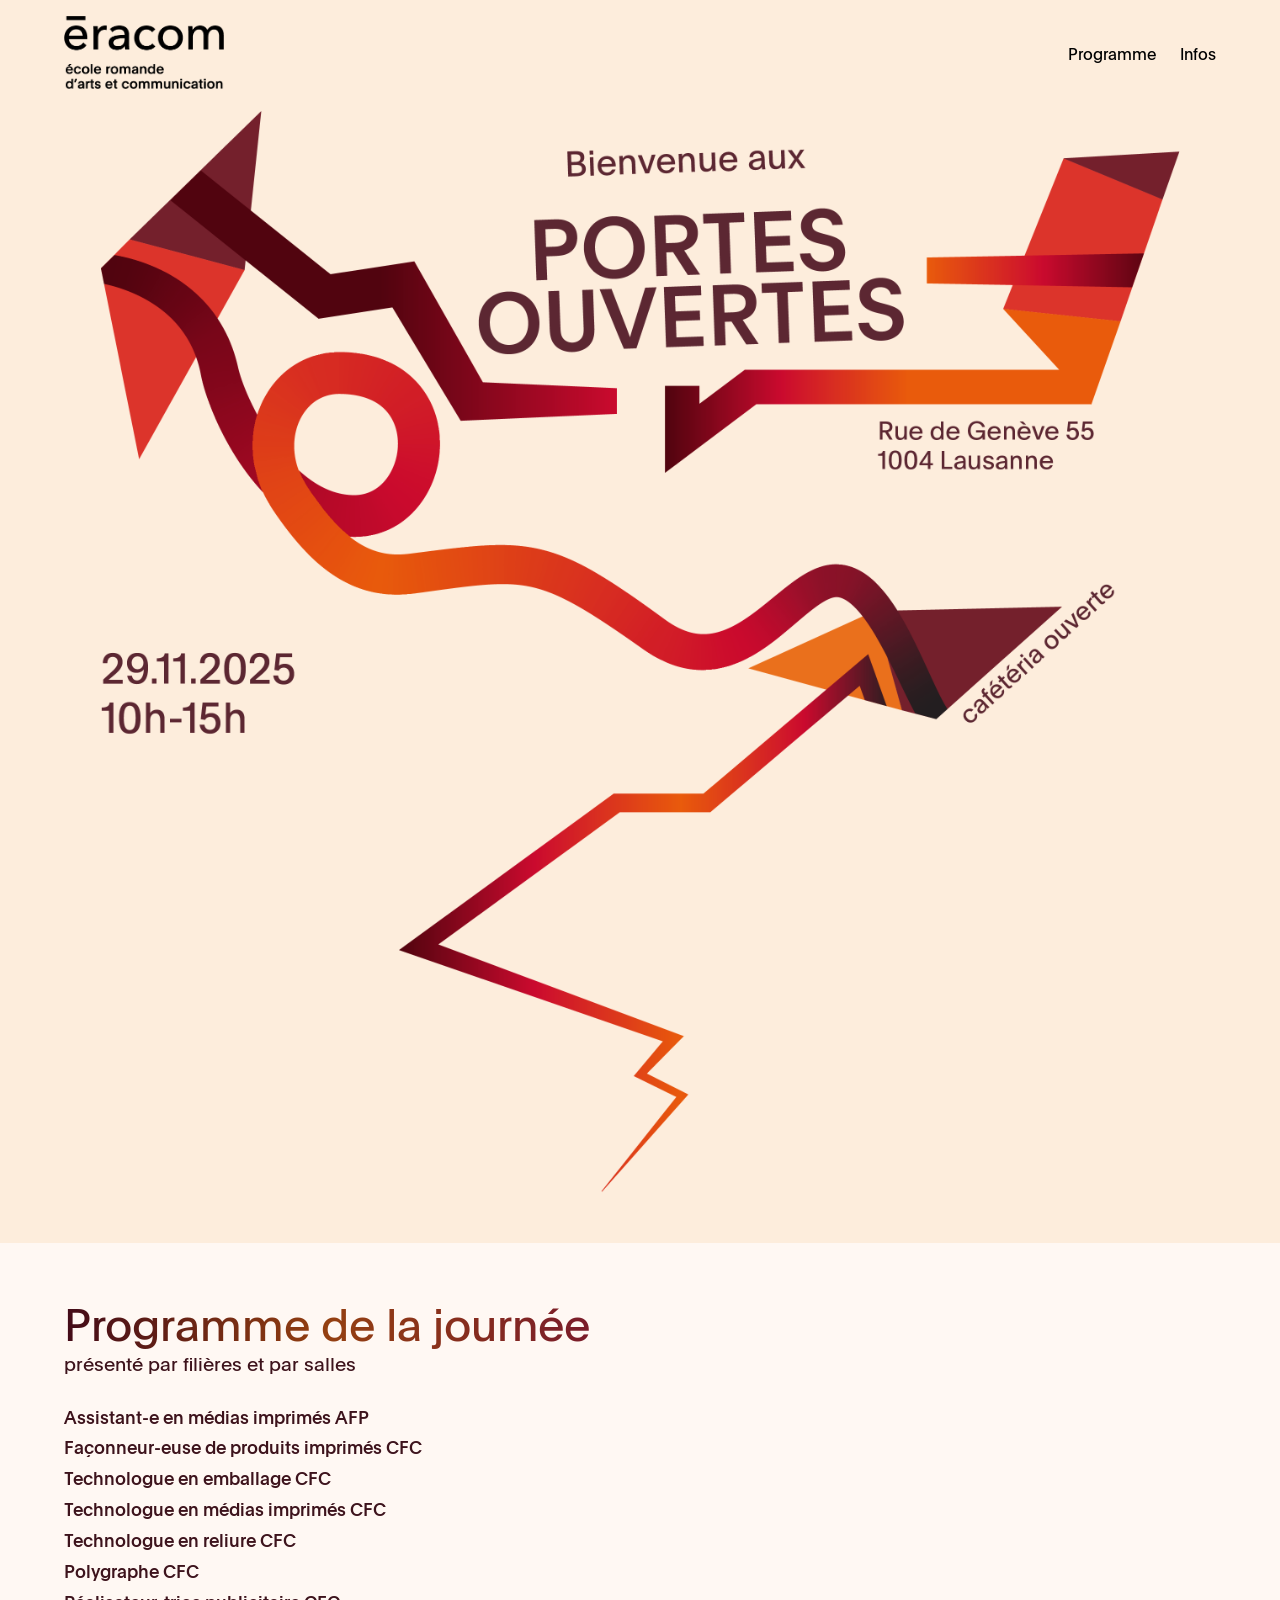
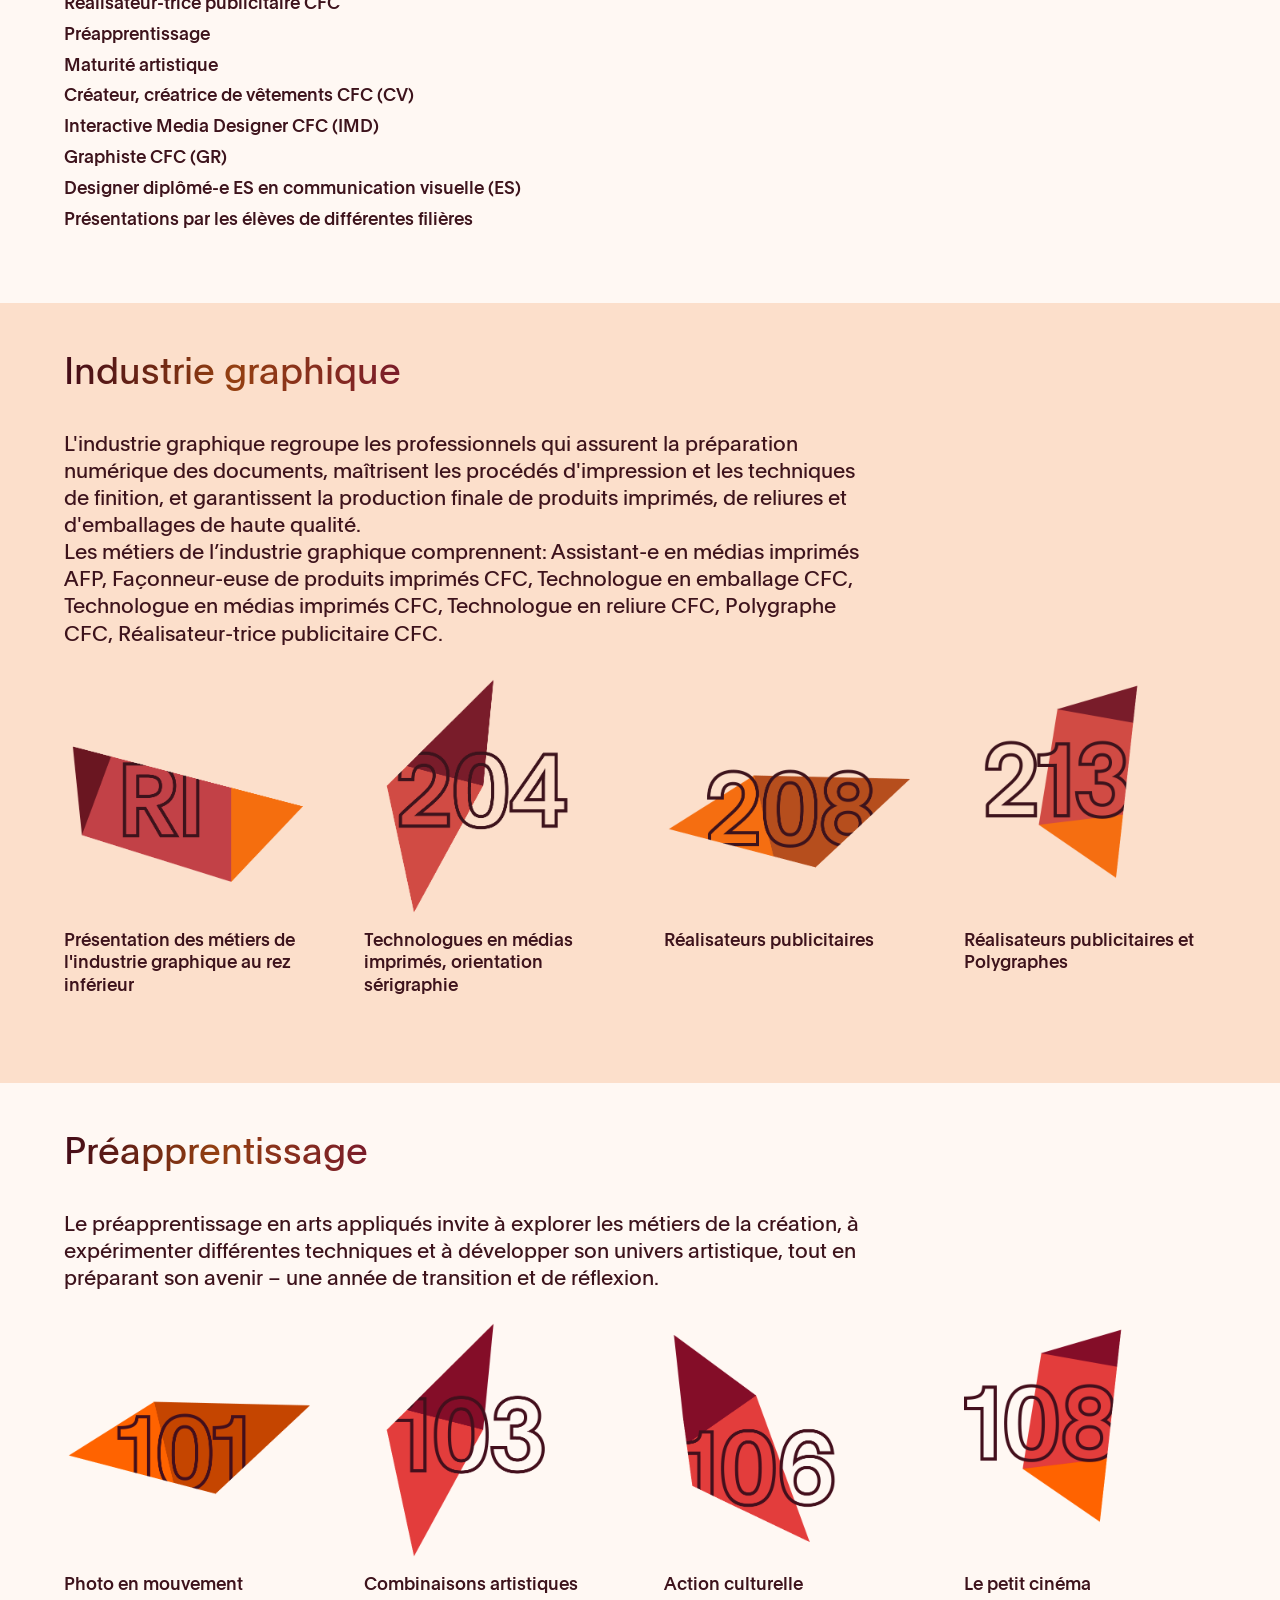
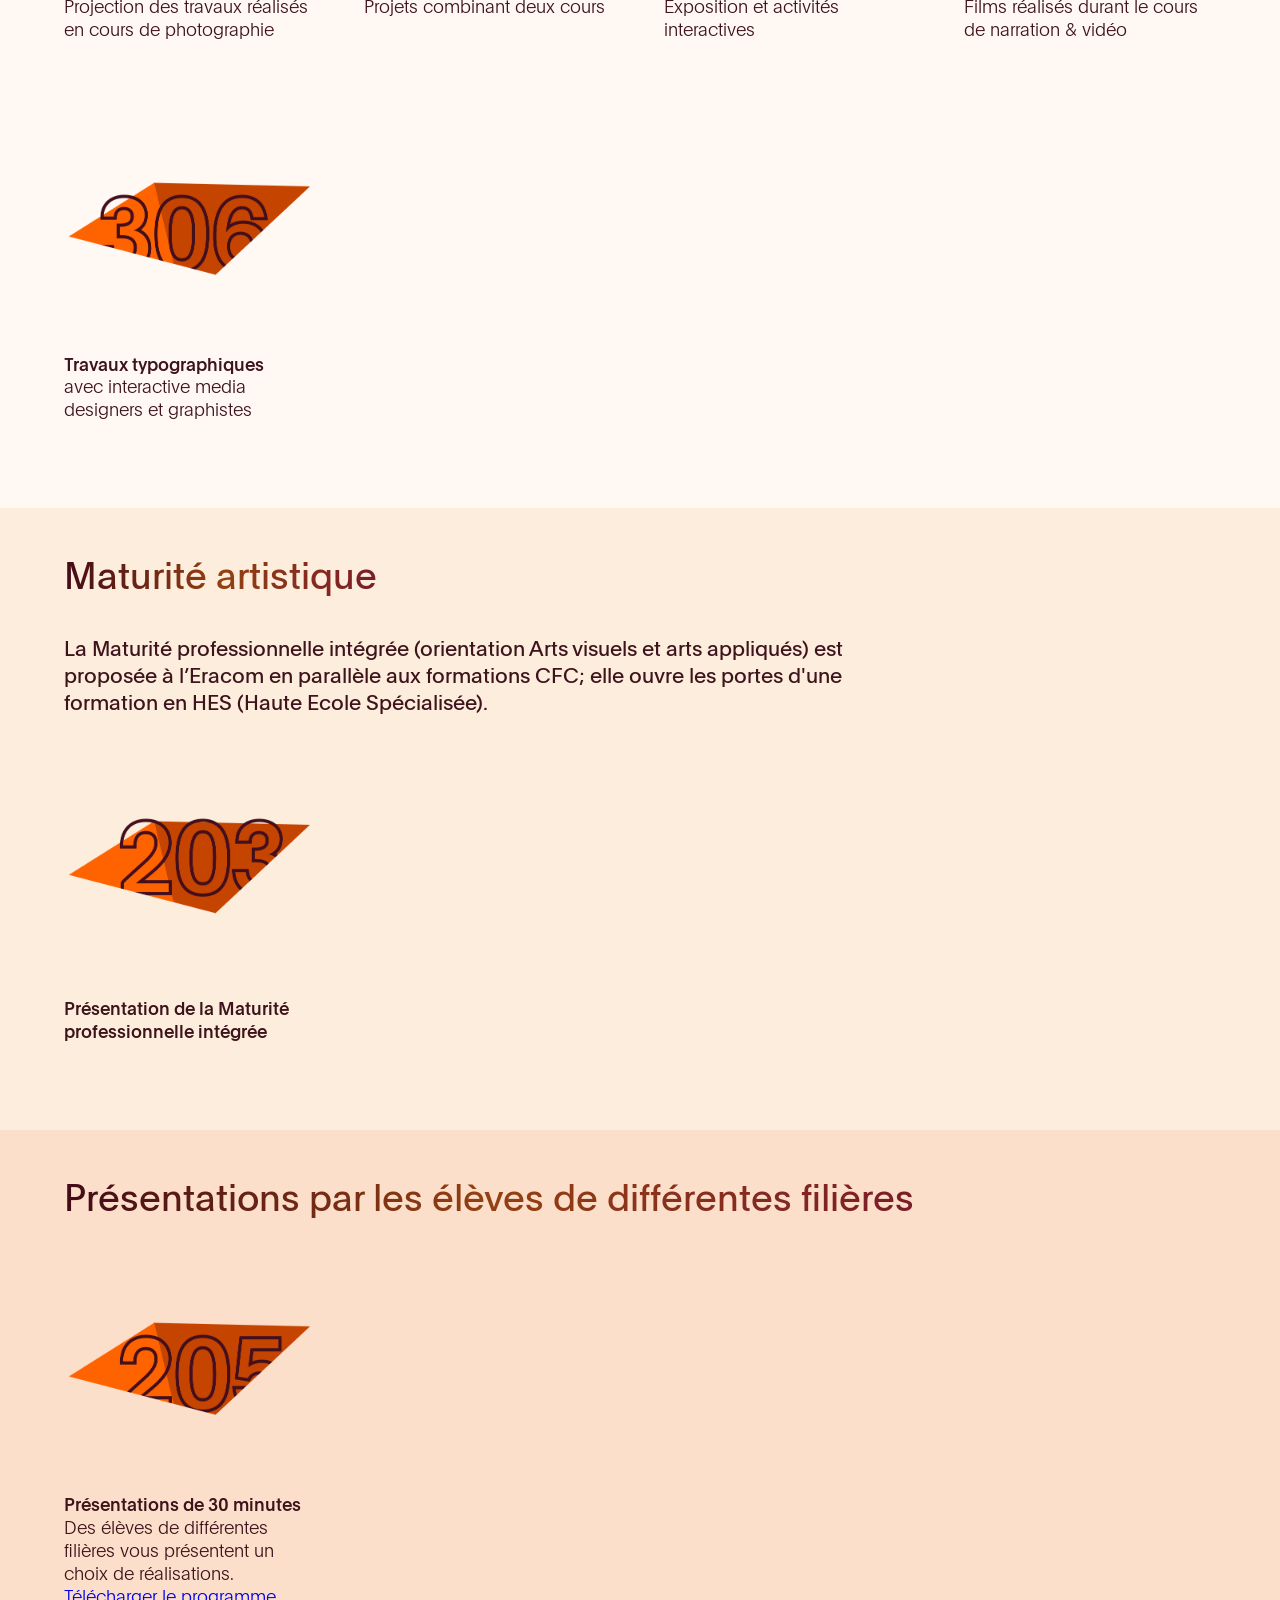
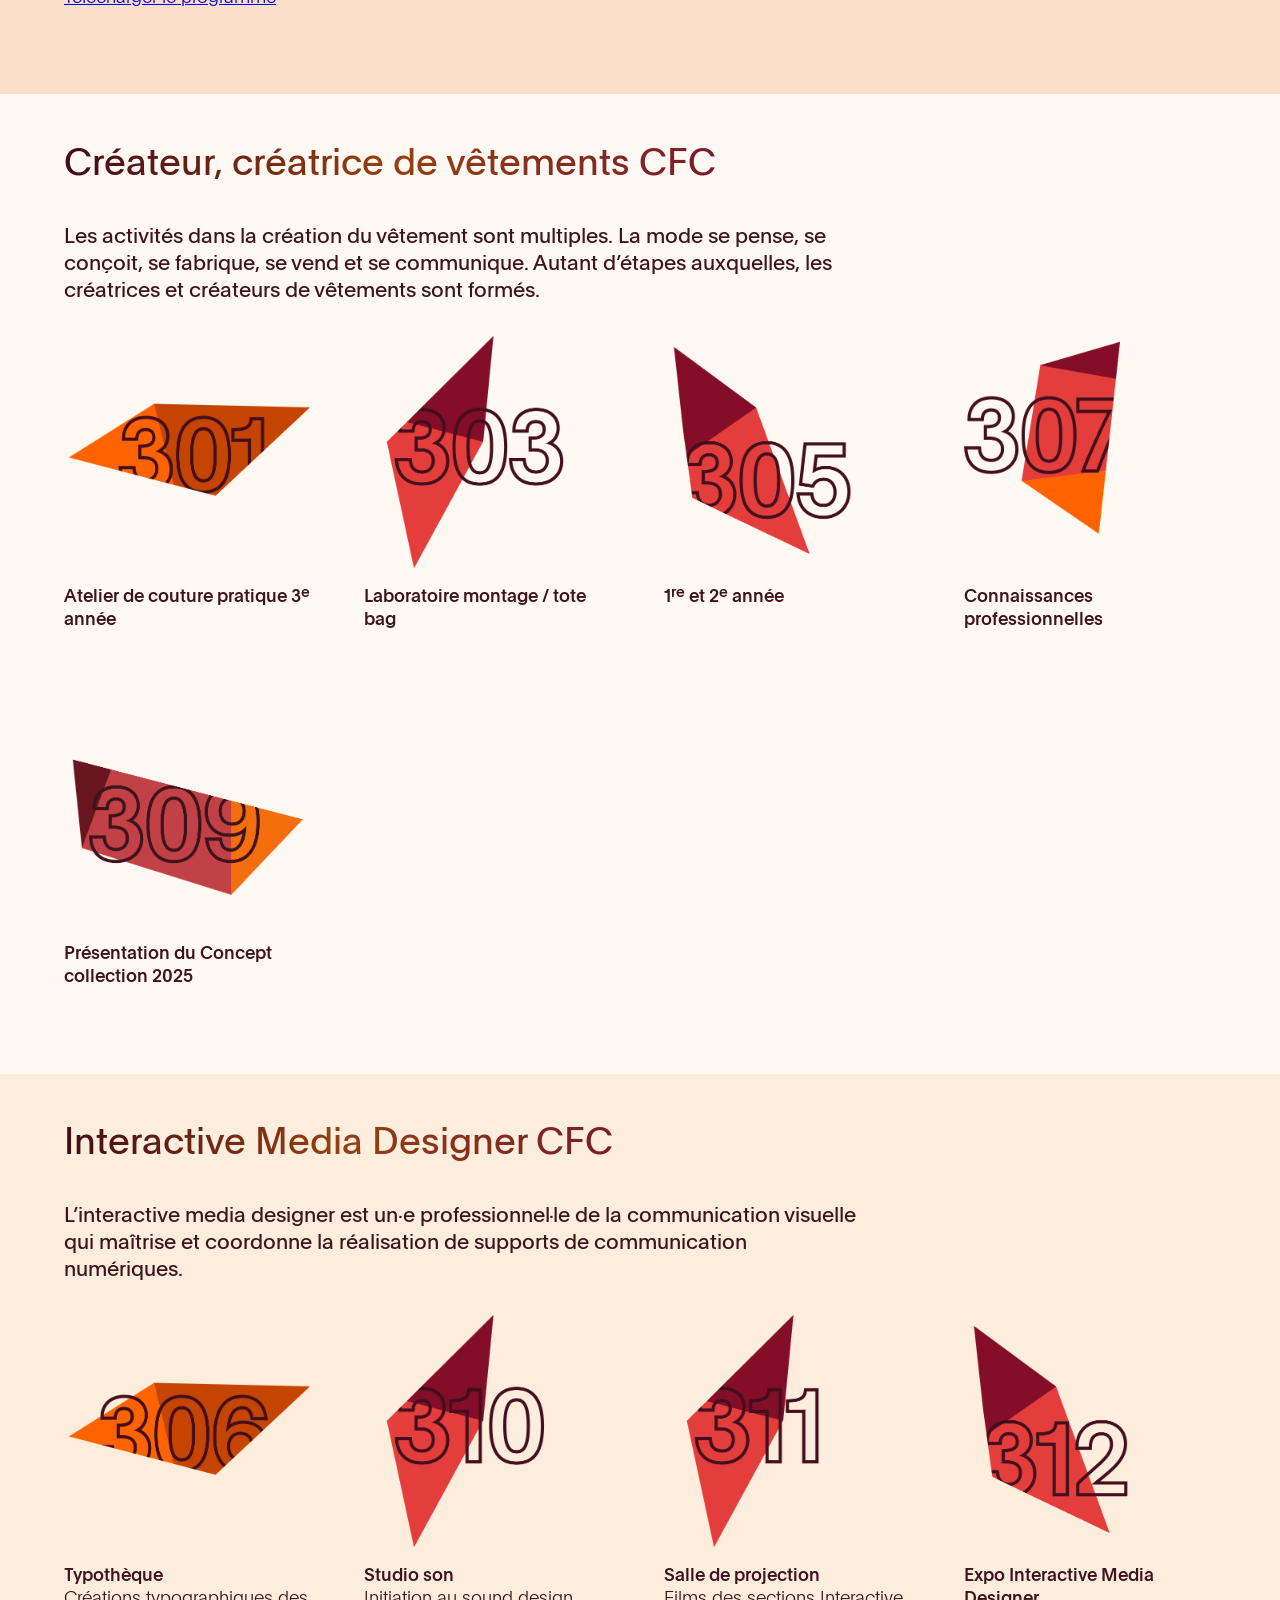
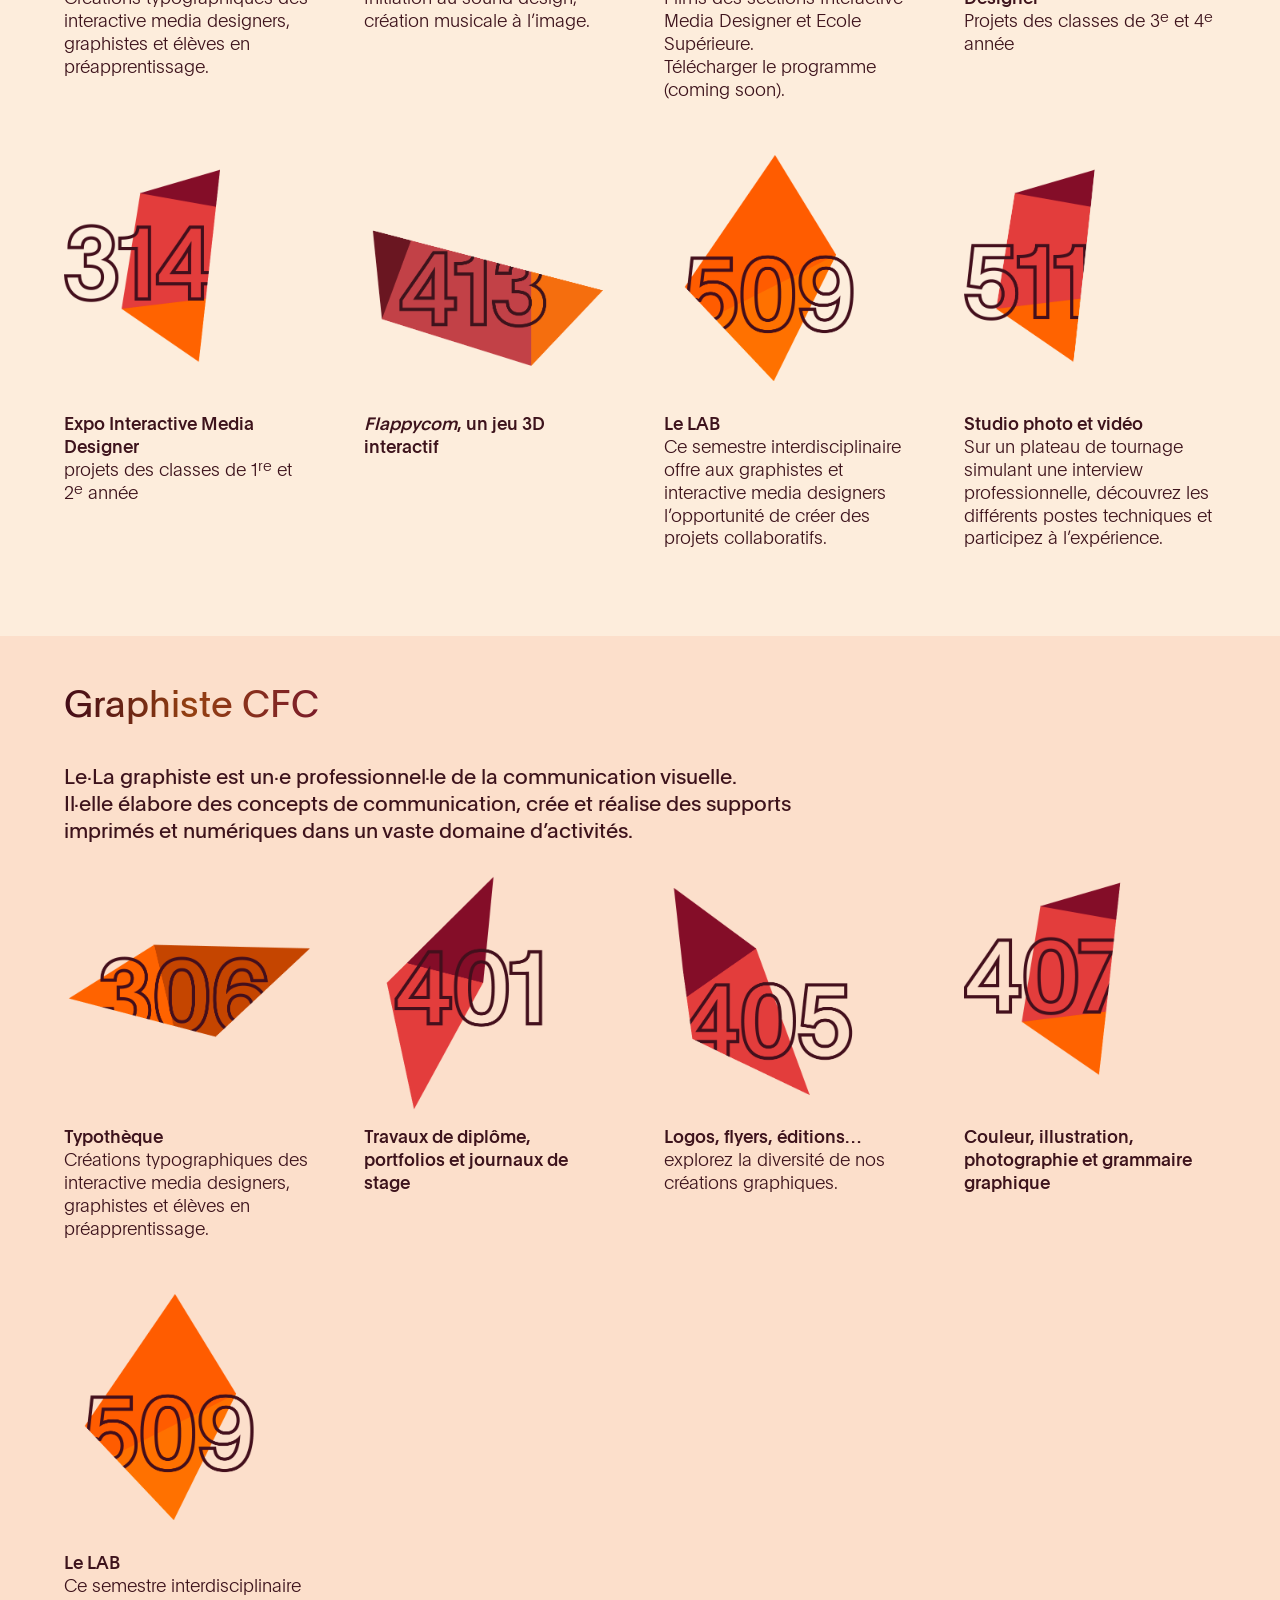
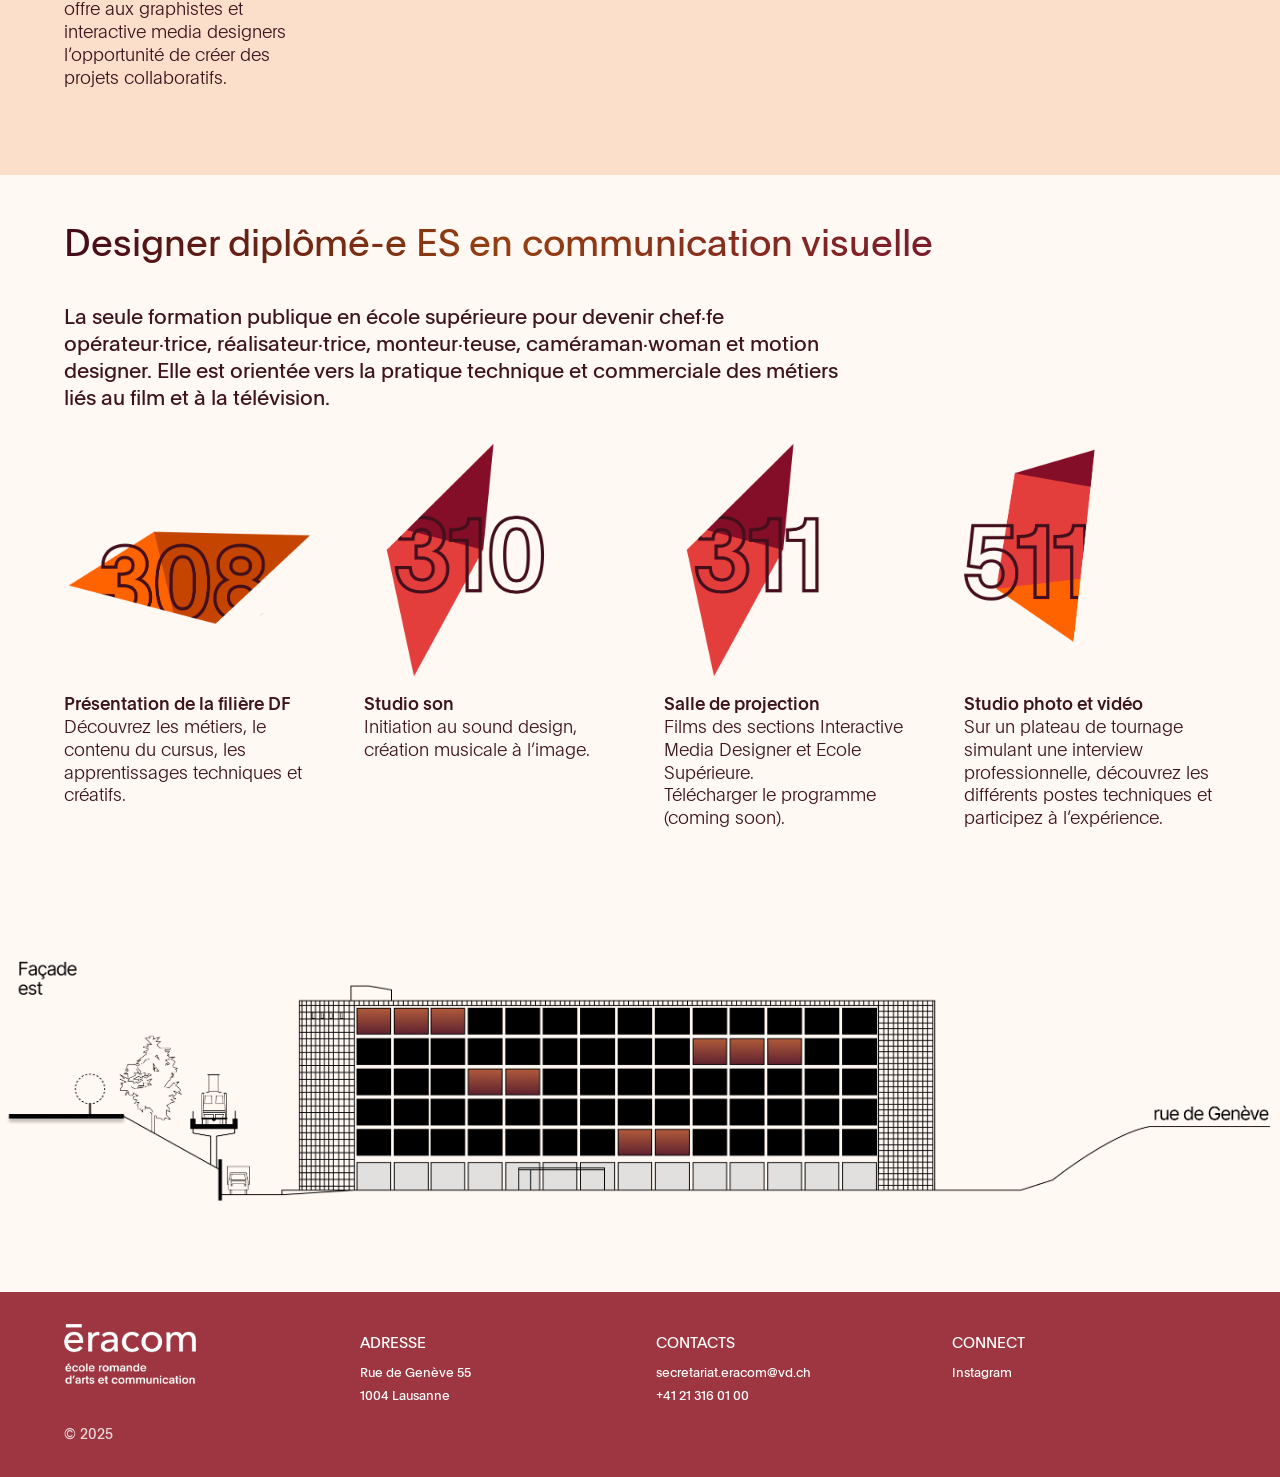
==== index.html @ 2eff15c4 "ajout programme salle 205" ====
<!DOCTYPE html>
<html lang="fr">
<head>
  <meta charset="UTF-8">
  <title>Eracom - Portes ouvertes 2025</title>
  <meta name="viewport" content="width=device-width, initial-scale=1.0">
  <link rel="stylesheet" href="style.css">
</head>
<body>

  <div class="page">

    <header class="site-header">
      <div class="site-header__logo">
        <a href="https://eracom.ch" target="_blank">
          <img src="assets/img/eracom_logo.png" alt="Logo de l’école" class="logo-img">
        </a>
      </div>
      <nav class="site-header__nav">
        <a class="nav-programme" href="#programme"><Figc></Figc>Programme</a>
        <a class="nav-infos" href="#infos">Infos</a>
      </nav>
    </header>

    <section id="hero" class="hero"></section>

    <main>

      

      <section class="formations">

        <!-- ***** Filières ***** -->

                <section class="formation" style="background-color:#fff8f3;">
          <div class="section-inner">
          <header class="formation__header">
            <h2 class="formation__title" id="programme" style="font-size: 2.8em">Programme de la journée</h2> </br><span style="font-size: 1.2em; margin-top:-1em; display: block;">présenté par filières et par salles</span></br>
              <p class="room-card__label programme-lien">
                <a href="#industrie-graphique">Assistant-e en médias imprimés&nbsp;AFP</a>
                <a href="#industrie-graphique">Façonneur-euse de produits imprimés&nbsp;CFC</a>
                <a href="#industrie-graphique">Technologue en emballage&nbsp;CFC</a>
                <a href="#industrie-graphique">Technologue en médias imprimés&nbsp;CFC</a>
                <a href="#industrie-graphique">Technologue en reliure&nbsp;CFC</a>
                <a href="#industrie-graphique">Polygraphe&nbsp;CFC</a>
                <a href="#industrie-graphique">Réalisateur-trice publicitaire&nbsp;CFC</a>
                <a href="#preaprentissage">Préapprentissage</a>
                <a href="#maturite">Maturité artistique</a>
                <a href="#vetements-cfc">Créateur, créatrice de vêtements CFC&nbsp;(CV)</a>
                <a href="#imd-cfc">Interactive Media Designer CFC&nbsp;(IMD)</a>
                <a href="#graphiste-cfc">Graphiste CFC&nbsp;(GR)</a>
                <a href="#diplome-es">Designer diplômé-e ES en communication visuelle&nbsp;(ES)</a>
                <a href="#presentations">Présentations par les élèves de différentes filières</a>
              </p>
          </header>
        </section>

        <!-- ***** Industrie graphique ***** -->

        <section class="formation" style="background-color:#fcdfcb;">
          <div class="section-inner">
          <header class="formation__header">
            <h2 class="formation__title" id="industrie-graphique">Industrie graphique</h2>
            <p class="formation__description">
              L'industrie graphique regroupe les professionnels qui assurent la préparation numérique des documents, maîtrisent les procédés d'impression et les techniques de finition, et garantissent la production finale de produits imprimés, de reliures et d'emballages de haute qualité. <br>Les métiers de l’industrie graphique comprennent: Assistant-e en médias imprimés AFP, Façonneur-euse de produits imprimés CFC, Technologue en emballage CFC, Technologue en médias imprimés CFC, Technologue en reliure CFC, Polygraphe CFC, Réalisateur-trice publicitaire CFC.
            </p>
            
          </header>

          <div class="formation__rooms">

             <article class="room-card">
              <div class="room-card__visual">
                <img src="assets/img/salles/s_ri.png" alt="Salle ri" class="room-img" style="--scale: 0.4; --offset-x: 0px; --offset-y: 20px;">
              </div>
              <p class="room-card__label">Présentation des métiers de l'industrie graphique au rez inférieur
              <!-- <br><span class="room_txt">Assistant-e en médias imprimés AFP, Façonneur-euse de produits imprimés CFC, Technologue en emballage CFC, Technologue en médias imprimés CFC, Technologue en reliure CFC.</span> --></p>
            </article>

            <article class="room-card">
              <div class="room-card__visual">
                <img src="assets/img/salles/s204.png" alt="Salle 204" class="room-img" style="--scale: 0.4; --offset-x: -20px; --offset-y: 0px;">
              </div>
              <p class="room-card__label">Technologues en médias imprimés, orientation sérigraphie</p>
            </article>

            <article class="room-card">
              <div class="room-card__visual">
                <img src="assets/img/salles/s208.png" alt="Salle 208" class="room-img" style="--scale: 0.4; --offset-x: -20px; --offset-y: 80px;">
              </div>
              <p class="room-card__label">Réalisateurs publicitaires</p>
            </article>

            <article class="room-card">
              <div class="room-card__visual">
                <img src="assets/img/salles/s213.png" alt="Salle 213" class="room-img" style="--scale: 0.4; --offset-x: 20px; --offset-y: 0px;">
              </div>
              <p class="room-card__label">Réalisateurs publicitaires et Polygraphes</p>
            </article>

            <!-- <article class="room-card">
              <div class="room-card__visual">
                <img src="assets/img/salles/s_rez.png" alt="Salle rez" class="room-img" style="--scale: 0.4; --offset-x: -20px; --offset-y: 80px;">
              </div>
              <p class="room-card__label">Accueil au rez de chaussée</p>
            </article> -->

        
          </div>
          </div>
        </section>

        <!-- ***** Préapprentissage ***** -->

        <section class="formation" style="background-color:#fff8f3;">
          <div class="section-inner">
          <header class="formation__header">
            <h2 class="formation__title" id="preaprentissage">Préapprentissage</h2>
            <p class="formation__description">
              Le préapprentissage en arts appliqués invite à explorer les métiers de la création, à expérimenter différentes techniques et à développer son univers artistique, tout en préparant son avenir – une année de transition et de réflexion. 
            </p>
          </header>

          <div class="formation__rooms">
            <article class="room-card">
              <div class="room-card__visual">
                <img src="assets/img/salles/s101.png" alt="Salle 101" class="room-img" style="--scale: 0.4; --offset-x: -20px; --offset-y: 80px;">
              </div>
              <p class="room-card__label">Photo en mouvement<br>
                <span class="room_txt">Projection des travaux réalisés en cours de photographie</span></p>
            </article>

            <article class="room-card">
              <div class="room-card__visual">
                <img src="assets/img/salles/s103.png" alt="Salle 103" class="room-img" style="--scale: 0.4; --offset-x: -20px; --offset-y: 0px;">
              </div>
              <p class="room-card__label">Combinaisons artistiques<br/>
              <span class="room_txt">Projets combinant deux cours</span></p>
            </article>

            <article class="room-card">
              <div class="room-card__visual">
                <img src="assets/img/salles/s106.png" alt="Salle 106" class="room-img" style="--scale: 0.4; --offset-x: -20px; --offset-y: 0px;">
              </div>
              <p class="room-card__label">Action culturelle<br/><span class="room_txt">Exposition et activités interactives</span></p>
            </article>

            <article class="room-card">
              <div class="room-card__visual">
                <img src="assets/img/salles/s108.png" alt="Salle 108" class="room-img" style="--scale: 0.4; --offset-x: 0px; --offset-y: 0px;">
              </div>
              <p class="room-card__label">Le petit cinéma<br/>
              <span class="room_txt">Films réalisés durant le cours de narration &amp; vidéo</span></p>
            </article>

            <article class="room-card">
              <div class="room-card__visual">
                <img src="assets/img/salles/s306.png" alt="Salle 306" class="room-img" style="--scale: 0.4; --offset-x: -20px; --offset-y: 80px;">
              </div>
              <p class="room-card__label">Travaux typographiques<br/><span class="room_txt">avec interactive media designers et graphistes</span></p>
            </article>
          </div>
          </div>
        </section>

      <!-- ***** Maturité artisitique ***** -->

        <section class="formation">
          <div class="section-inner">
          <header class="formation__header">
            <h2 class="formation__title" id="maturite">Maturité artistique</h2>
            <p class="formation__description">
              La Maturité professionnelle intégrée (orientation Arts visuels et arts appliqués) est proposée  à l’Eracom en parallèle aux formations CFC; elle ouvre les portes d'une formation en HES (Haute Ecole Spécialisée). 
            </p>
          </header>

          <div class="formation__rooms">
            <article class="room-card">
              <div class="room-card__visual">
                <img src="assets/img/salles/s203.png" alt="Salle 203" class="room-img" style="--scale: 0.4; --offset-x: -20px; --offset-y: 60px;">
              </div>
              <p class="room-card__label">Présentation de la Maturité professionnelle intégrée</p>
            </article>
          </div>
        </div>
      </section>

      <!-- ***** Spécial Salle 205 ***** -->
    
      <section class="formation" style="background-color:#fcdfcb">
        <div class="section-inner">
        <h2 class="formation__title" id="presentations">Présentations par les élèves de différentes filières</h2>
        <article class="room-card">
              <div class="room-card__visual">
                <img src="assets/img/salles/s205.png" alt="Salle 205" class="room-img" style="--scale: 0.4; --offset-x: -20px; --offset-y: 80px;">
              </div>
              <p class="room-card__label">Présentations de 30 minutes<br/><span class="room_txt">
              Des élèves de différentes filières vous présentent un choix de réalisations.<br/>
              <a href="assets/pdf/PO25-Salle205-Presentations.pdf">Télécharger le programme</a></span></p>
            </article>
          </div>

          
      </section>

      <!-- ***** Créateur, créatrice de vêtements CFC ***** -->

        <section class="formation" style="background-color:#fff8f3;">
          <div class="section-inner">
          <header class="formation__header">
            <h2 class="formation__title" id="vetements-cfc">Créateur, créatrice de vêtements CFC</h2>
            <p class="formation__description">
              Les activités dans la création du vêtement sont multiples. La mode se pense, se conçoit, se fabrique, se vend et se communique. Autant d’étapes auxquelles, les créatrices et créateurs de vêtements sont formés.

            </p>
          </header>

          <div class="formation__rooms">
            <article class="room-card">
              <div class="room-card__visual">
                <img src="assets/img/salles/s301.png" alt="Salle 301" class="room-img" style="--scale: 0.4; --offset-x: -20px; --offset-y: 70px;">
              </div>
              <p class="room-card__label">Atelier de couture pratique 3<sup>e</sup> année</p>
            </article>

            <article class="room-card">
              <div class="room-card__visual">
                <img src="assets/img/salles/s303.png" alt="Salle 303" class="room-img" style="--scale: 0.4; --offset-x: -20px; --offset-y: 0px;">
              </div>
              <p class="room-card__label">Laboratoire montage / tote bag</p>
            </article>

            <article class="room-card">
              <div class="room-card__visual">
                <img src="assets/img/salles/s305.png" alt="Salle 305" class="room-img" style="--scale: 0.4; --offset-x: -20px; --offset-y: 0px;">
              </div>
              <p class="room-card__label">1<sup>re</sup> et 2<sup>e</sup> année</p>
            </article>

            <article class="room-card">
              <div class="room-card__visual">
                <img src="assets/img/salles/s307.png" alt="Salle 307" class="room-img" style="--scale: 0.4; --offset-x: 0px; --offset-y: 0px;">
              </div>
              <p class="room-card__label">Connaissances professionnelles</p>
            </article>

            <article class="room-card">
              <div class="room-card__visual">
                <img src="assets/img/salles/s309.png" alt="Salle 309" class="room-img" style="--scale: 0.4; --offset-x: 0px; --offset-y: 20px;">
              </div>
              <p class="room-card__label">Présentation du Concept collection 2025</p>
            </article>
          </div>
          </div>
      </section>

        <!-- ***** Interactive Media Designer CFC ***** -->

        <section class="formation">
          <div class="section-inner">
          <header class="formation__header">
            <h2 class="formation__title" id="imd-cfc">Interactive Media Designer CFC</h2>
            <p class="formation__description">
              L’interactive media designer est un·e professionnel·le de la communication visuelle qui maîtrise et coordonne la réalisation de supports de communication numériques.
            </p>
          </header>

          <div class="formation__rooms">
            <article class="room-card">
              <div class="room-card__visual">
                <img src="assets/img/salles/s306.png" alt="Salle 306" class="room-img" style="--scale: 0.4; --offset-x: -20px; --offset-y: 70px;">
              </div>
              <p class="room-card__label">Typothèque<br>
                <span class="room_txt">Créations typographiques des interactive media designers, graphistes et élèves en préapprentissage.</span></p>
            </article>

            <article class="room-card">
              <div class="room-card__visual">
                <img src="assets/img/salles/s310.png" alt="Salle 310" class="room-img" style="--scale: 0.4; --offset-x: -20px; --offset-y: 0px;">
              </div>
              <p class="room-card__label">Studio son<br>
                <span class="room_txt">Initiation au sound design, création musicale à l’image.</span></p>
            </article>

            <article class="room-card">
              <div class="room-card__visual">
                <img src="assets/img/salles/s311.png" alt="Salle 311" class="room-img" style="--scale: 0.4; --offset-x: -20px; --offset-y: 0px;">
              </div>
              <p class="room-card__label">Salle de projection<span class="room_txt">Films des sections Interactive Media Designer et Ecole Supérieure.<br/>
              Télécharger le programme (coming soon).</span></p>
            </article>

            <article class="room-card">
              <div class="room-card__visual">
                <img src="assets/img/salles/s312.png" alt="Salle 312" class="room-img" style="--scale: 0.4; --offset-x: -20px; --offset-y: 0px;">
              </div>
              <p class="room-card__label">Expo Interactive Media Designer<br/>
              <span class="room_txt">Projets des classes de 3<sup>e</sup> et 4<sup>e</sup> année</span></p>
            </article>

            <article class="room-card">
              <div class="room-card__visual">
                <img src="assets/img/salles/s314.png" alt="Salle 314" class="room-img" style="--scale: 0.4; --offset-x: 0px; --offset-y: 0px;">
              </div>
              <p class="room-card__label">Expo Interactive Media Designer<br/>
              <span class="room_txt">projets des classes de 1<sup>re</sup> et 2<sup>e</sup> année</span></p>
            </article>

            <article class="room-card">
              <div class="room-card__visual">
                <img src="assets/img/salles/s413.png" alt="Salle 413" class="room-img" style="--scale: 0.4; --offset-x: 0px; --offset-y: 20px;">
              </div>
              <p class="room-card__label"><i>Flappycom</i>, un jeu 3D interactif</p>
            </article>

            <article class="room-card">
              <div class="room-card__visual">
                <img src="assets/img/salles/s509.png" alt="Salle 509" class="room-img" style="--scale: 0.4; --offset-x: -20px; --offset-y: 0px;">
              </div>
              <p class="room-card__label">Le LAB<br>
                <span class="room_txt">Ce semestre interdisciplinaire offre aux graphistes et interactive media designers l’opportunité de créer des projets collaboratifs.</span></p>
            </article>

            <article class="room-card">
              <div class="room-card__visual">
                <img src="assets/img/salles/s511.png" alt="Salle 511" class="room-img" style="--scale: 0.4; --offset-x: 0px; --offset-y: 0px;">
              </div>
              <p class="room-card__label">Studio photo et vidéo<br> 
                <span class="room_txt">Sur un plateau de tournage simulant une interview professionnelle, découvrez les différents postes techniques et participez à l’expérience.</span></p>
            </article>
          </div>
          </div>
        </section>

                <!-- ***** Graphiste CFC ***** -->

        <section class="formation" style="background-color:#fcdfcb;">
          <div class="section-inner">
          <header class="formation__header">
            <h2 class="formation__title" id="graphiste-cfc">Graphiste CFC</h2>
            <p class="formation__description">
              Le·La graphiste est un·e professionnel·le de la communication visuelle.<br>Il·elle élabore des concepts de communication, crée et réalise des supports imprimés et numériques dans un vaste domaine d’activités.
            </p>
          </header>

          <div class="formation__rooms">
            <article class="room-card">
              <div class="room-card__visual">
                <img src="assets/img/salles/s306.png" alt="Salle 306" class="room-img" style="--scale: 0.4; --offset-x: -20px; --offset-y: 70px;">
              </div>
              <p class="room-card__label">Typothèque<br>
                <span class="room_txt">Créations typographiques des interactive media designers, graphistes et élèves en préapprentissage.</span></p>
            </article>

            <article class="room-card">
              <div class="room-card__visual">
                <img src="assets/img/salles/s401.png" alt="Salle 401" class="room-img" style="--scale: 0.4; --offset-x: -20px; --offset-y: 0px;">
              </div>
              <p class="room-card__label">Travaux de diplôme, portfolios et journaux de stage</p>
            </article>

            <article class="room-card">
              <div class="room-card__visual">
                <img src="assets/img/salles/s405.png" alt="Salle 405" class="room-img" style="--scale: 0.4; --offset-x: -20px; --offset-y: 0px;">
              </div>
              <p class="room-card__label">Logos, flyers, éditions… <br>
                <span class="room_txt">explorez la diversité de nos créations graphiques.</span></p>
            </article>

            <article class="room-card">
              <div class="room-card__visual">
                <img src="assets/img/salles/s407.png" alt="Salle 407" class="room-img" style="--scale: 0.4; --offset-x: 0px; --offset-y: 0px;">
              </div>
              <p class="room-card__label">Couleur, illustration, photographie et grammaire graphique</p>
            </article>

            <article class="room-card">
              <div class="room-card__visual">
                <img src="assets/img/salles/s509.png" alt="Salle 509" class="room-img" style="--scale: 0.4; --offset-x: -20px; --offset-y: 0px;">
              </div>
              <p class="room-card__label">Le LAB<br> 
                <span class="room_txt">Ce semestre interdisciplinaire offre aux graphistes et interactive media designers l’opportunité de créer des projets collaboratifs.</span></p>
            </article>
          </div>
          </div>
      </section>

                      <!-- ***** Designer diplômé-e ES en communication visuelle ***** -->

        <section class="formation " style="background-color:#fff8f3;">
          <div class="section-inner">
          <header class="formation__header">
            <h2 class="formation__title" id="diplome-es">Designer diplômé-e ES en communication visuelle </h2>
            <p class="formation__description">
              La seule formation publique en école supérieure pour devenir chef·fe opérateur·trice, réalisateur·trice, monteur·teuse, caméraman·woman et motion designer. Elle est orientée vers la pratique technique et commerciale des métiers liés au film et à la télévision.
            </p>
          </header>

          <div class="formation__rooms">
            <article class="room-card">
              <div class="room-card__visual">
                <img src="assets/img/salles/s308.png" alt="Salle 308" class="room-img" style="--scale: 0.4; --offset-x: -20px; --offset-y: 90px;">
              </div>
              <p class="room-card__label">Présentation de la filière DF<br>
                 <span class="room_txt">Découvrez les métiers, le contenu du cursus, les apprentissages techniques et créatifs.</span></p>
            </article>

            <article class="room-card">
              <div class="room-card__visual">
                <img src="assets/img/salles/s310.png" alt="Salle 310" class="room-img" style="--scale: 0.4; --offset-x: -20px; --offset-y: 0px;">
              </div>
              <p class="room-card__label">Studio son<br>
                <span class="room_txt">Initiation au sound design, création musicale à l’image.</span></p>
            </article>

            <article class="room-card">
              <div class="room-card__visual">
                <img src="assets/img/salles/s311.png" alt="Salle 311" class="room-img" style="--scale: 0.4; --offset-x: -20px; --offset-y: 0px;">
              </div>
              <p class="room-card__label">Salle de projection<br> 
                <span class="room_txt">Films des sections Interactive Media Designer et Ecole Supérieure.<br/>
              Télécharger le programme (coming soon).</span></p>
            </article>

            <article class="room-card">
              <div class="room-card__visual">
                <img src="assets/img/salles/s511.png" alt="Salle 511" class="room-img" style="--scale: 0.4; --offset-x: 0px; --offset-y: 0px;">
              </div>
              <p class="room-card__label">Studio photo et vidéo<br> 
                <span class="room_txt">Sur un plateau de tournage simulant une interview professionnelle, découvrez les différents postes techniques et participez à l’expérience.</span></p>
            </article>
          </div>

            <!-- ***** Illustration bâtiment ***** -->

            <section class="bottom-hero"></section>

        </section>

        

      </section>

    </main>

    <footer class="site-footer" id="infos">
  <div class="footer-inner">

    <div class="footer-col footer-logo">
      <a href="https://eracom.ch" target="_blank">
        <img src="assets/img/eracom_logo_blanc.png" alt="ERACOM" class="footer-logo-img">
      </a>
    </div>

    <div class="footer-col">
      <h3 class="footer-heading">ADRESSE</h3>
      <p>
        Rue de Genève 55<br>
        1004 Lausanne
      </p>
    </div>

    <div class="footer-col">
      <h3 class="footer-heading">CONTACTS</h3>
      <p>
        <a href="mailto:secretariat.eracom@vd.ch">secretariat.eracom@vd.ch</a><br>
        <a href="tel:+41213160100">+41 21 316 01 00</a>
      </p>
    </div>

    <div class="footer-col">
      <h3 class="footer-heading">CONNECT</h3>
      <p>
        <a href="https://www.instagram.com/eracom_ch" target="_blank">Instagram</a><br>
      </p>
    </div>

  </div>
  <div class="footer-copyright">
    © 2025
  </div>
</footer>

  </div>
<button id="back-to-top" class="back-to-top" aria-label="Retour en haut">
  ↑
</button>

<script>
  const backToTop = document.getElementById("back-to-top");

  window.addEventListener("scroll", () => {
    if (window.scrollY > 300) {
      backToTop.classList.add("show");
    } else {
      backToTop.classList.remove("show");
    }
  });

  backToTop.addEventListener("click", () => {
    window.scrollTo({ top: 0, behavior: "smooth" });
  });
</script>
</body>
</html>
---- style.css ----
*,
*::before,
*::after {
  box-sizing: border-box;
}

@font-face {
  font-family: "plain-regular";
  src: url("assets/fonts/plain/Plain-Regular.woff2") format("woff2");
}

@font-face {
  font-family: "plain-thin";
  src: url("assets/fonts/plain/Plain-Thin.woff2") format("woff2");
}

@font-face {
  font-family: "plain-medium";
  src: url("assets/fonts/plain/Plain-Medium.woff2") format("woff2");
}


h2 {
  margin: 0;
  padding: 0;
  font-weight: normal;
  font-size: inherit;
  line-height: inherit;
  margin-top:1.3em;
  margin-bottom:0.5em
}

html, body {
  padding: 0;
  margin: 0;
  overflow-x: hidden; /* ← important sur mobile */
}

html {
  scroll-behavior: smooth;
}

body {
  margin: 0;
  background-color: #FDEDDC;
  font-family:"plain-regular", sans-serif;
  line-height: 1.4em;
  color:#3D131C;
}

.back-to-top {
  position: fixed;
  bottom: 20px;
  right: 20px;
  width: 42px;
  height: 42px;

  border-radius: 50%;
  border: none;
  background: linear-gradient(to bottom, #f45501, #cc0127);
  color: white;
  font-size: 20px;
  cursor: pointer;

  display: flex;
  align-items: center;
  justify-content: center;

  box-shadow: 0 4px 12px rgba(0,0,0,0.2);
  opacity: 0;
  visibility: hidden;
  transition: opacity 0.3s ease, visibility 0.3s;
  z-index: 9999;
}

.back-to-top.show {
  opacity: 1;
  visibility: visible;
}

.page {
  max-width: 1200px;
  margin: 0 auto;
  padding: 0 1.5rem;
  min-height: 100vh;
  display: flex;
  flex-direction: column;
}

.site-header {
  display: flex;
  align-items: center;
  justify-content: space-between;
  padding: 1rem 0;
}

.logo-img {
  width: 160px;
  height: auto;
}

.site-header__nav {
  display: flex;
  gap: 1.5rem;
  color:#000000;
}

.site-header__nav a{
  color:#000000;
  text-decoration: none;
}

.hero_old {
  min-height: calc(100vh - 140px);
  display: flex;
  align-items: center;
  justify-content: center;
  padding: 2rem 0;
}

.hero {                          
  margin-left: calc(50% - 50vw);              
  margin-right: calc(50% - 50vw);
  margin-top: 0px;
  margin-left:10px;
  margin-right:10px;

  background-image: url("assets/img/bienvenue_po.png");   
  background-size: contain;                   
  background-position: top center;            
  background-repeat: no-repeat;

  height: auto;
  aspect-ratio: 16 / 16;                       
  padding: 0;  
}

/* Version mobile */
@media (max-width: 700px) {
  .hero {
  margin-left: calc(50% - 50vw);              
  margin-right: calc(50% - 50vw);
  margin-top: 0px;

  background-image: url("assets/img/bienvenue_po_mobile.png");   
  background-size: contain;                   
  background-position: top center;            
  background-repeat: no-repeat;

  height: auto;
  aspect-ratio: 4 / 5.8;                       
  padding: 0;  
  }

  .logo-img {
  width: 130px;
  }


}


.hero__content {
  max-width: 700px;
}

.programme-lien{
  display: flex;
  flex-direction: column;
  gap: 8px; 
}


.programme-lien a{
  text-decoration: none;
  color:#3D131C;
}


.formation__title {
  font-weight:normal;
  font-size: 2.3em;
   background: linear-gradient(to right, #430B18, #944011, #7A1C2A);
  -webkit-background-clip: text;
  -webkit-text-fill-color: transparent; 
  background-clip: text; 
  display: inline-block;
  line-height: 1.1;

}

.formations {
  margin-left: calc(50% - 50vw);
  margin-right: calc(50% - 50vw);
  padding-bottom: 0rem;
}

.formation {
  padding-bottom: 3rem;
}

.formation__header {
  margin-bottom: 1.5rem;
}

.formation__description {
  max-width: 800px;
  font-size: 1.3em;
  line-height: 1.3em;
}

.formation__rooms {
  display: grid;
  grid-auto-flow: row;
  grid-template-columns: repeat(auto-fit, 220px);
  gap: 1rem;
  column-gap: 5rem;
  justify-content: start;
}

.room-card {
  display: flex;
  flex-direction: column;
  width:250px;
  margin-bottom: 20px;
}

.room-card__visual_old {
  width: 100%;
  aspect-ratio: 4 / 3;
}

.room-card__visual_old2 {
  width: 100%;
  aspect-ratio: 4 / 3;
  background-size: cover;
  background-position: center;
  background-repeat: no-repeat;
  border-radius: 8px;
}

.room-card__visual_old3 {
  width: 100%;
  aspect-ratio: 4 / 3;

  overflow: hidden;        

  background-size: 100%;   
  background-repeat: no-repeat;
  background-position: center;  
}

.room-card__visual {
  width: 100%;
  aspect-ratio: 4 / 4; 
  position: relative;
  overflow: hidden;    
}


.room-img {
  position: absolute;
  top: 0;
  left: 0;
  transform-origin: top left;
  transform: translate(var(--offset-x, 0px),
                       var(--offset-y, 0px))
             scale(var(--scale, 1));
}

.room-ri {
  background-image: url("assets/img/salles/s204.png");
}

.room-204 {
  background-image: url("assets/img/salles/s204.png");
}

.room-208 {
  background-image: url("assets/img/salles/s208.png");
}

.room-213 {
  background-image: url("assets/img/salles/s213.png");
}

.room-card__label {
  font-family:"plain-medium", sans-serif;
  margin-top: 0.5rem;
  font-size: 1.1em;
  line-height: 1.3em;
}

.room-card__label .room_txt {
  display: block;
  font-family:"plain-thin", sans-serif;
}

.room-card__label sup {
  vertical-align: text-top;
  line-height: 1;
}


.infos,
.contact {
  padding: 2rem 0;
}

.filieres p{
  font-size: 1.4em;
  line-height: 1.6em;
}

.bottom-hero {
  width: 100vw;                               
  margin-left: calc(50% - 50vw);              
  margin-right: calc(50% - 50vw);
  margin-top: 80px;

  background-image: url("assets/img/eracom_dessin.png");   
  background-size: contain;                   
  background-position: top center;            
  background-repeat: no-repeat;

  height: auto;
  aspect-ratio: 16 / 3.7;                                                    
}

.site-footer {
  background-color: #9D3641;
  color: white;

  width: 100vw;
  margin-left: calc(50% - 50vw);
  margin-right: calc(50% - 50vw);

  padding: 2rem 0;
  font-weight: normal;
  font-size: 0.8em;

}

.site-footer h3{

  font-weight: normal;
  margin-top: 8px;
}

.footer-inner {
  max-width: 1200px;
  margin: 0 auto;
  padding: 0 1.5rem;

  display: grid;
  grid-template-columns: 1fr 1fr 1fr 1fr; 
  gap: 2rem;
}

.footer-heading {
  margin: 0 0 0.5rem;
}


.footer-col p {
  margin: 0;
}

.footer-col a {
  color: inherit;
  text-decoration: none;
}


.footer-logo-img {
  height: 60px;     
  width: auto;
  display: block;
}


.footer-copyright {
  max-width: 1200px;       
  margin: 1rem auto 0;
  padding: 0 1.5rem;
  color: white;
  font-size: 0.875rem;     
  text-align: left;        
  opacity: 0.8;          
}


@media (max-width: 900px) {
  .footer-inner {
    grid-template-columns: 1fr 1fr; 
  }
}

@media (max-width: 600px) {
  .footer-inner {
    grid-template-columns: 1fr;
  }
}



.section-inner {
  max-width: 1200px;
  margin: 0 auto;
  padding: 0 1.5rem;
}
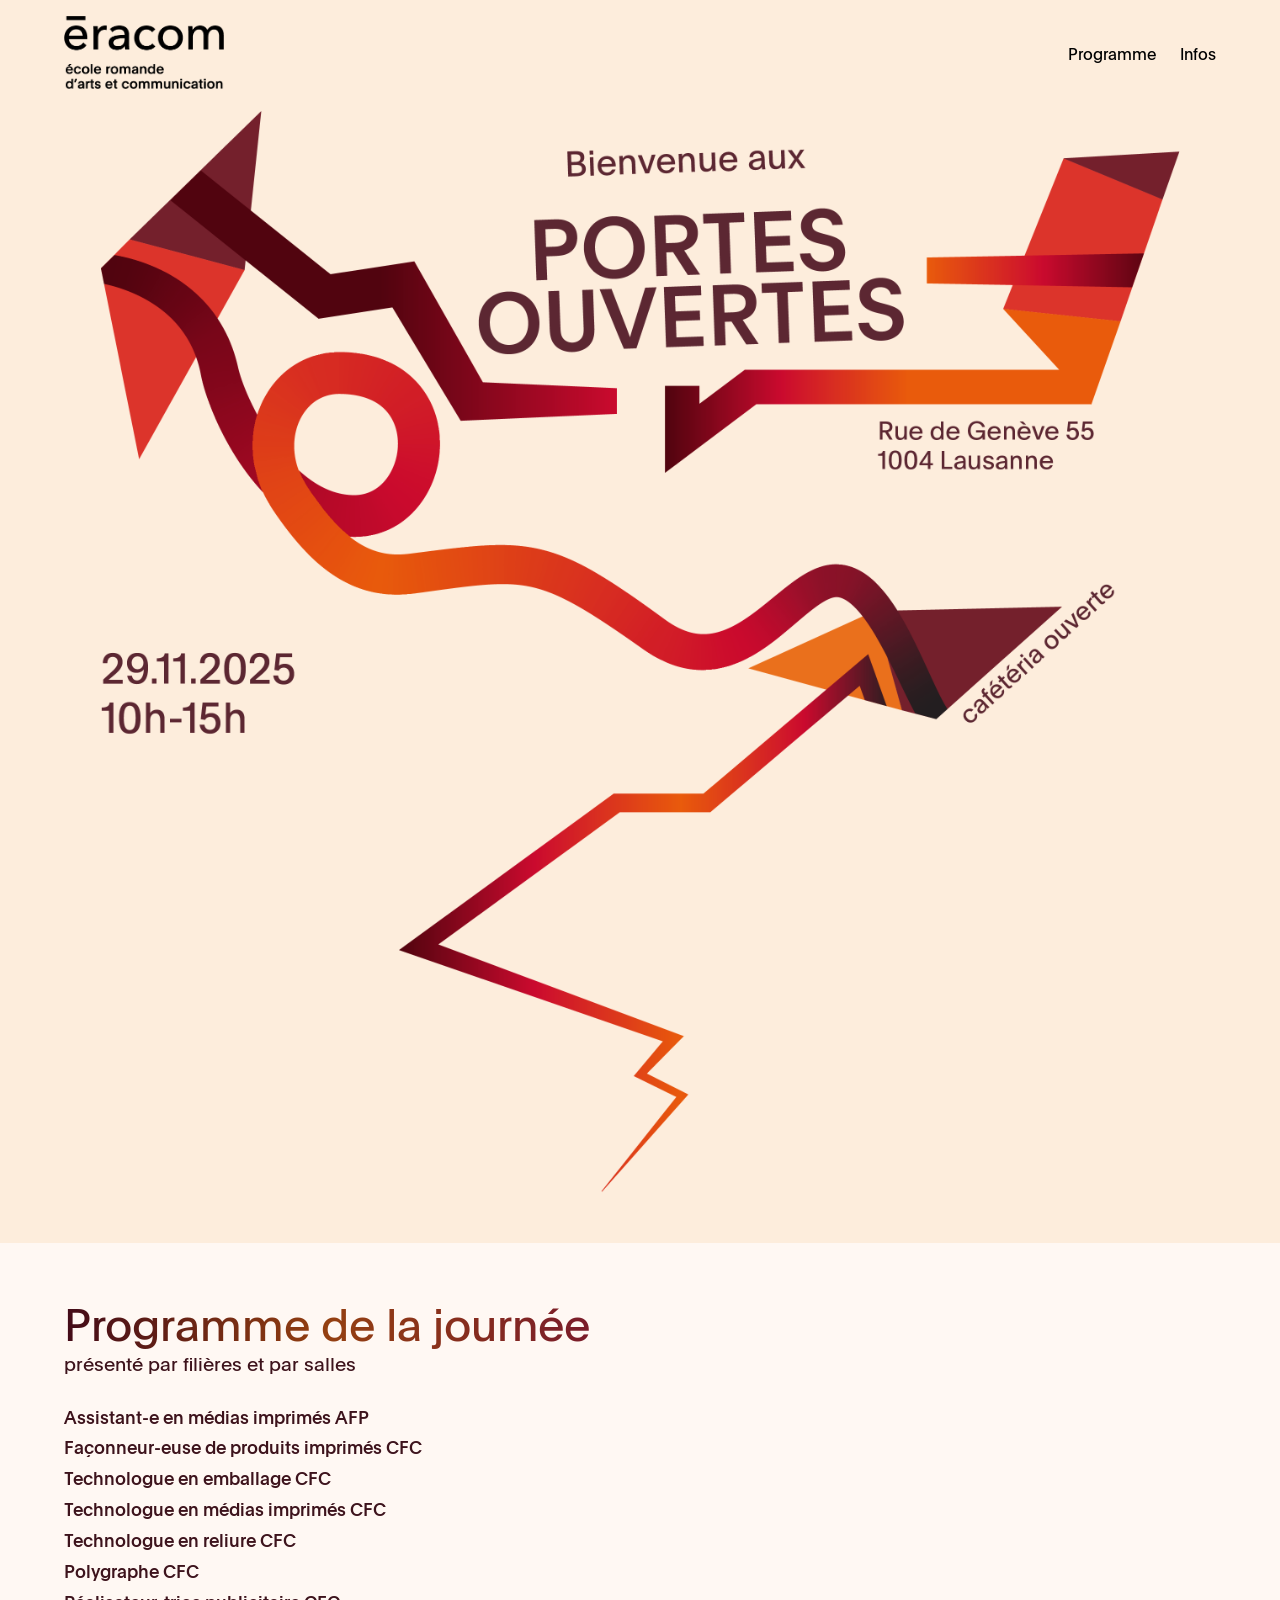
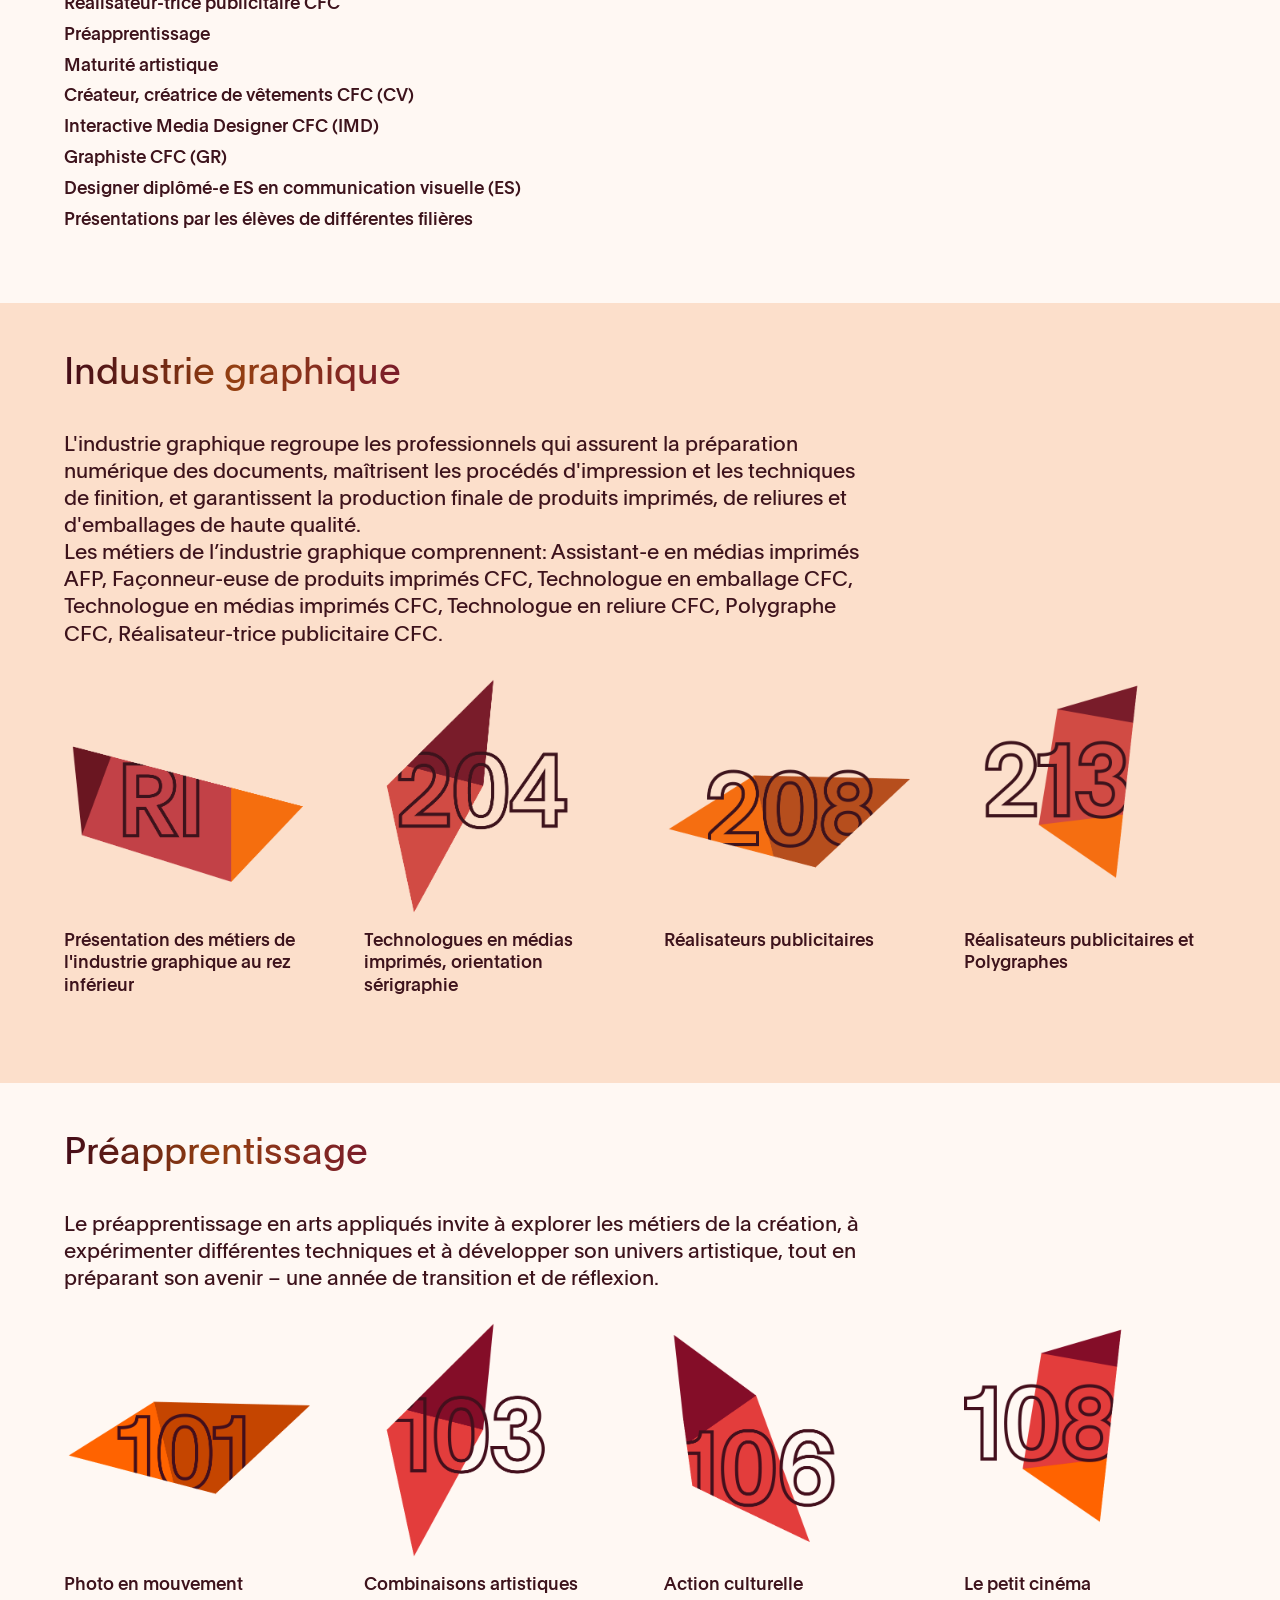
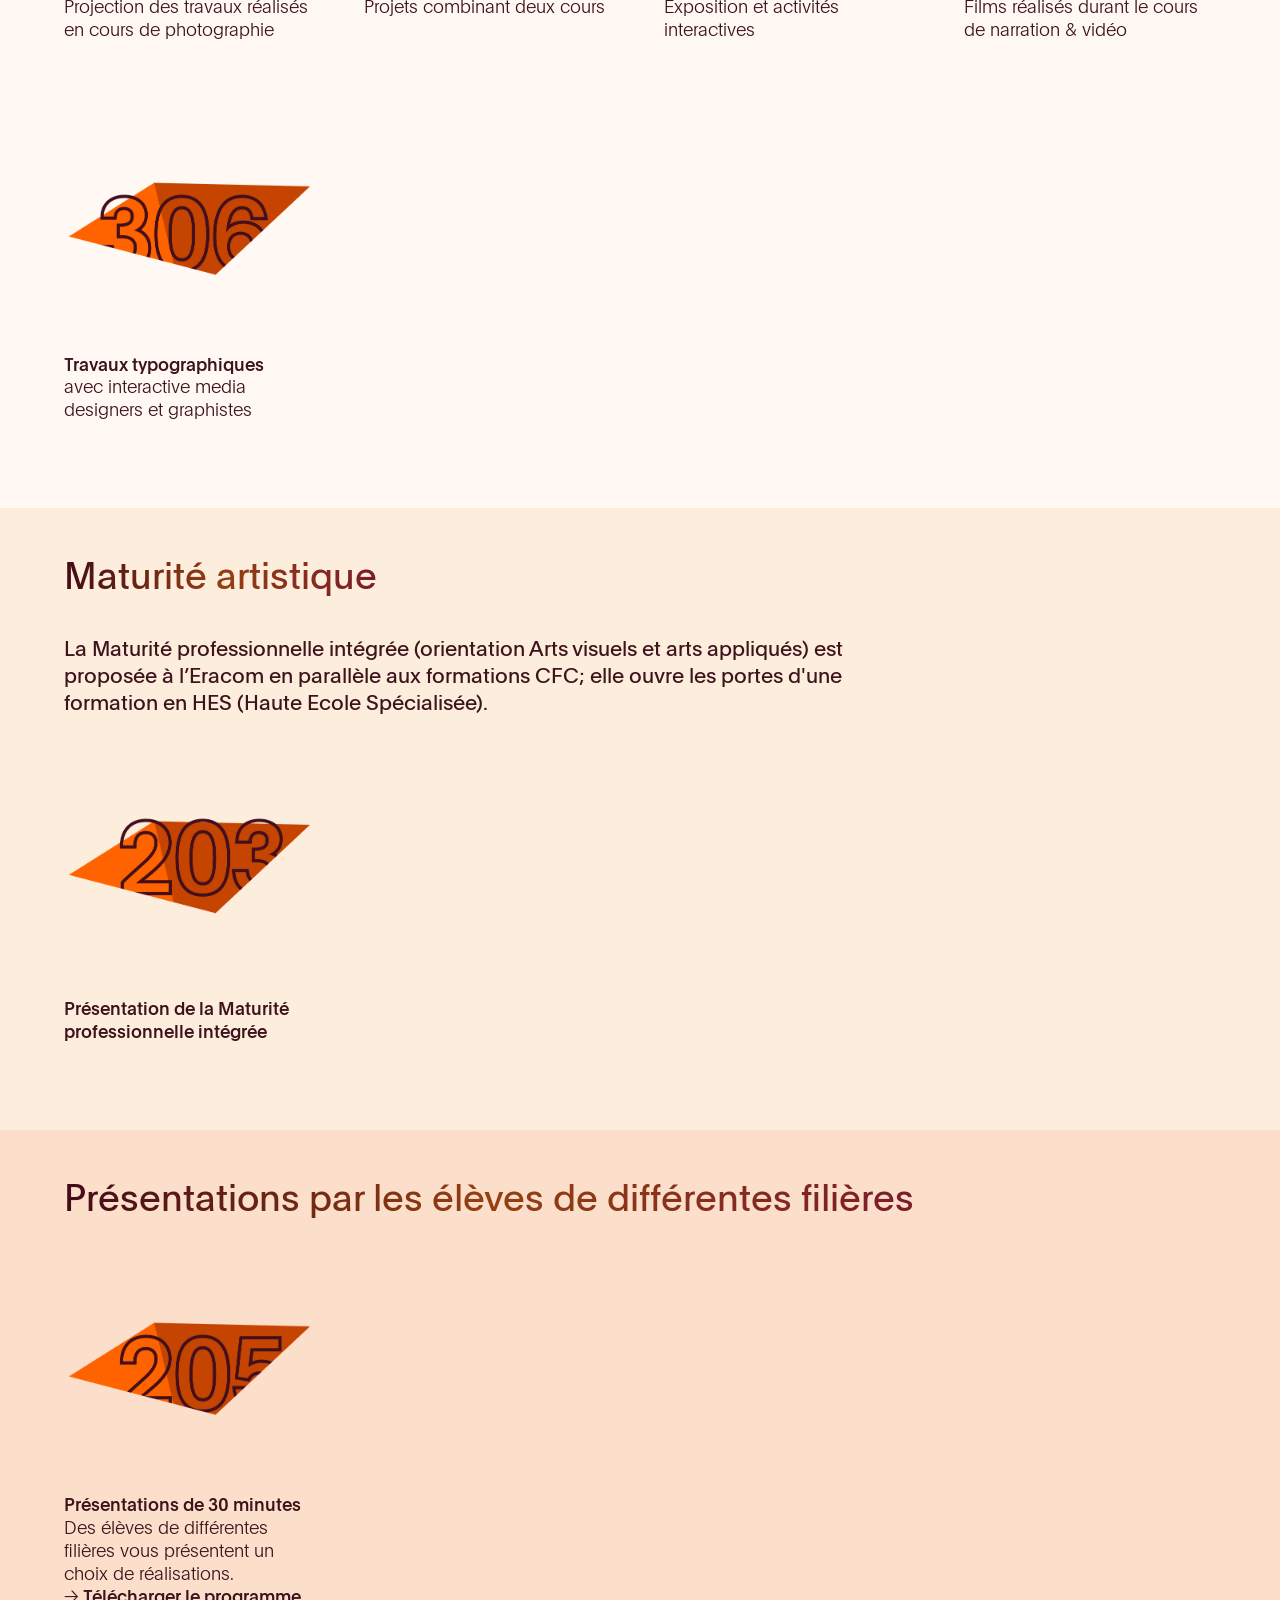
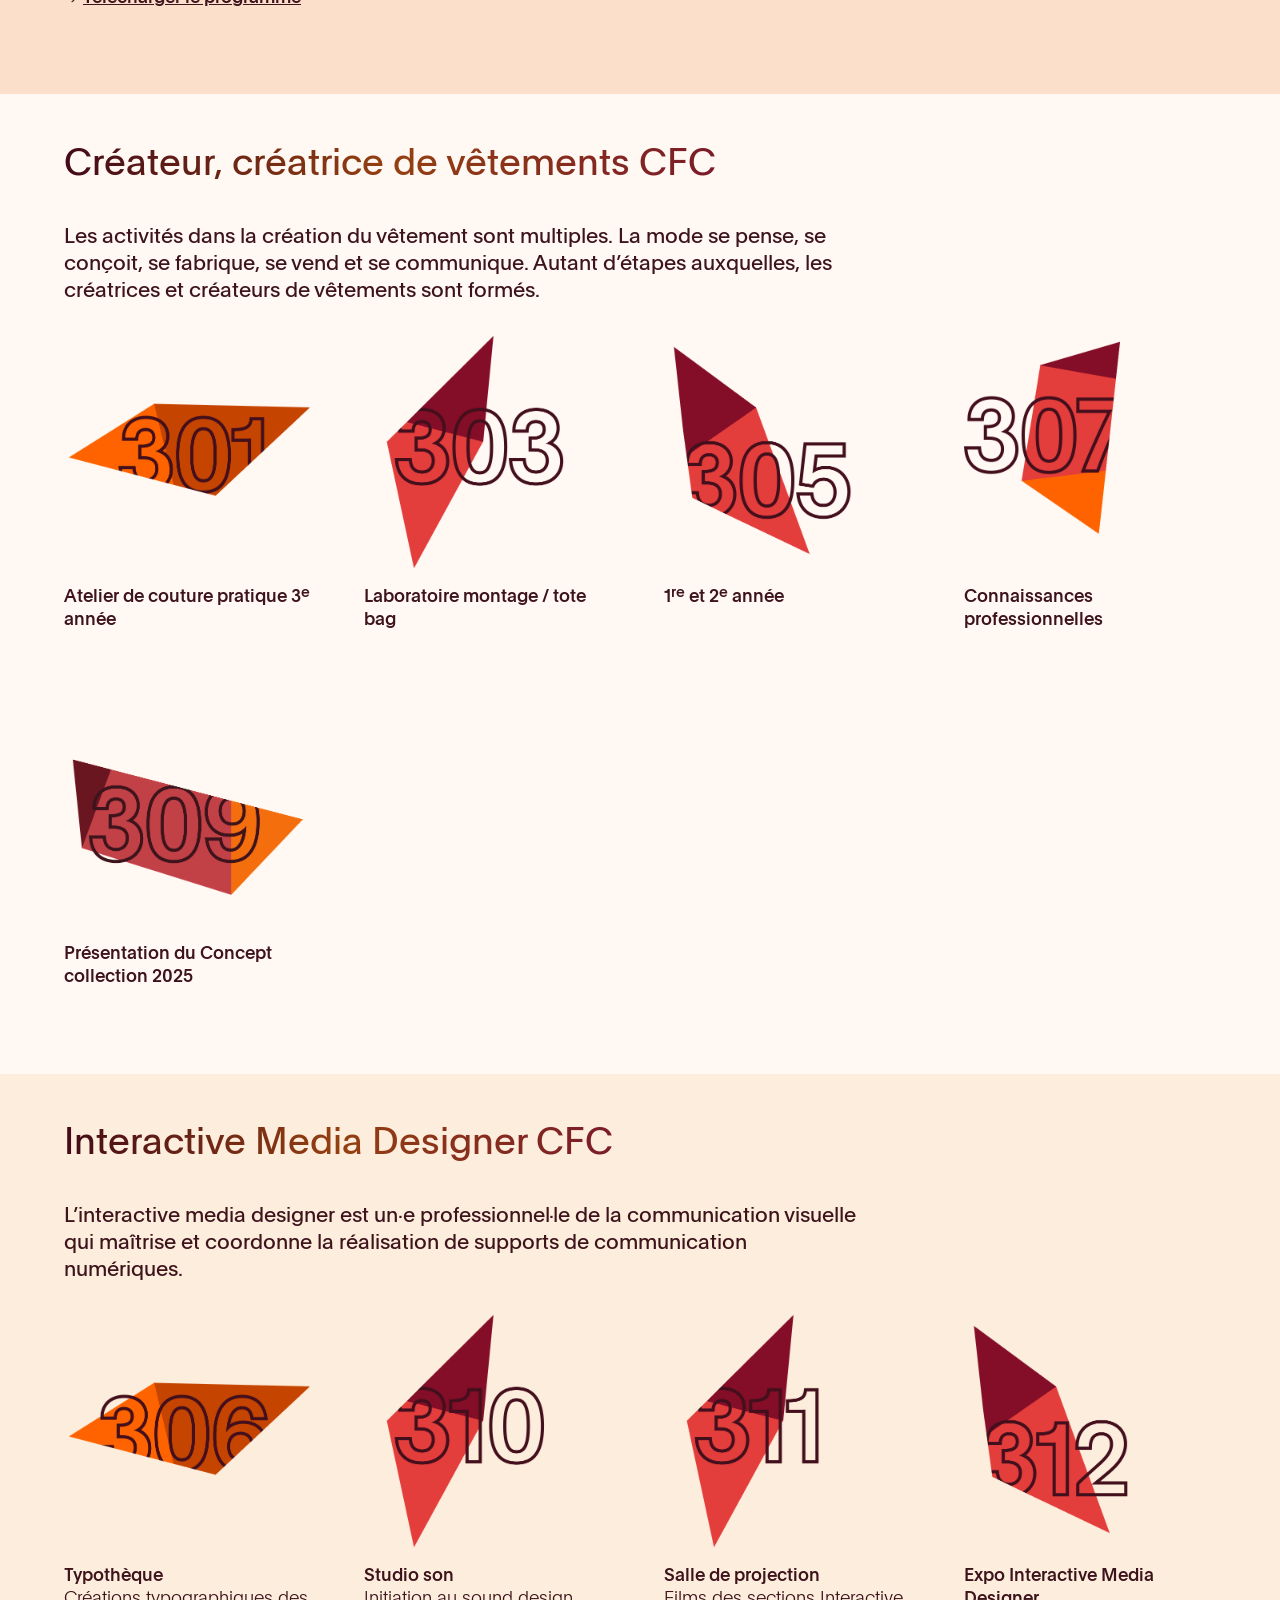
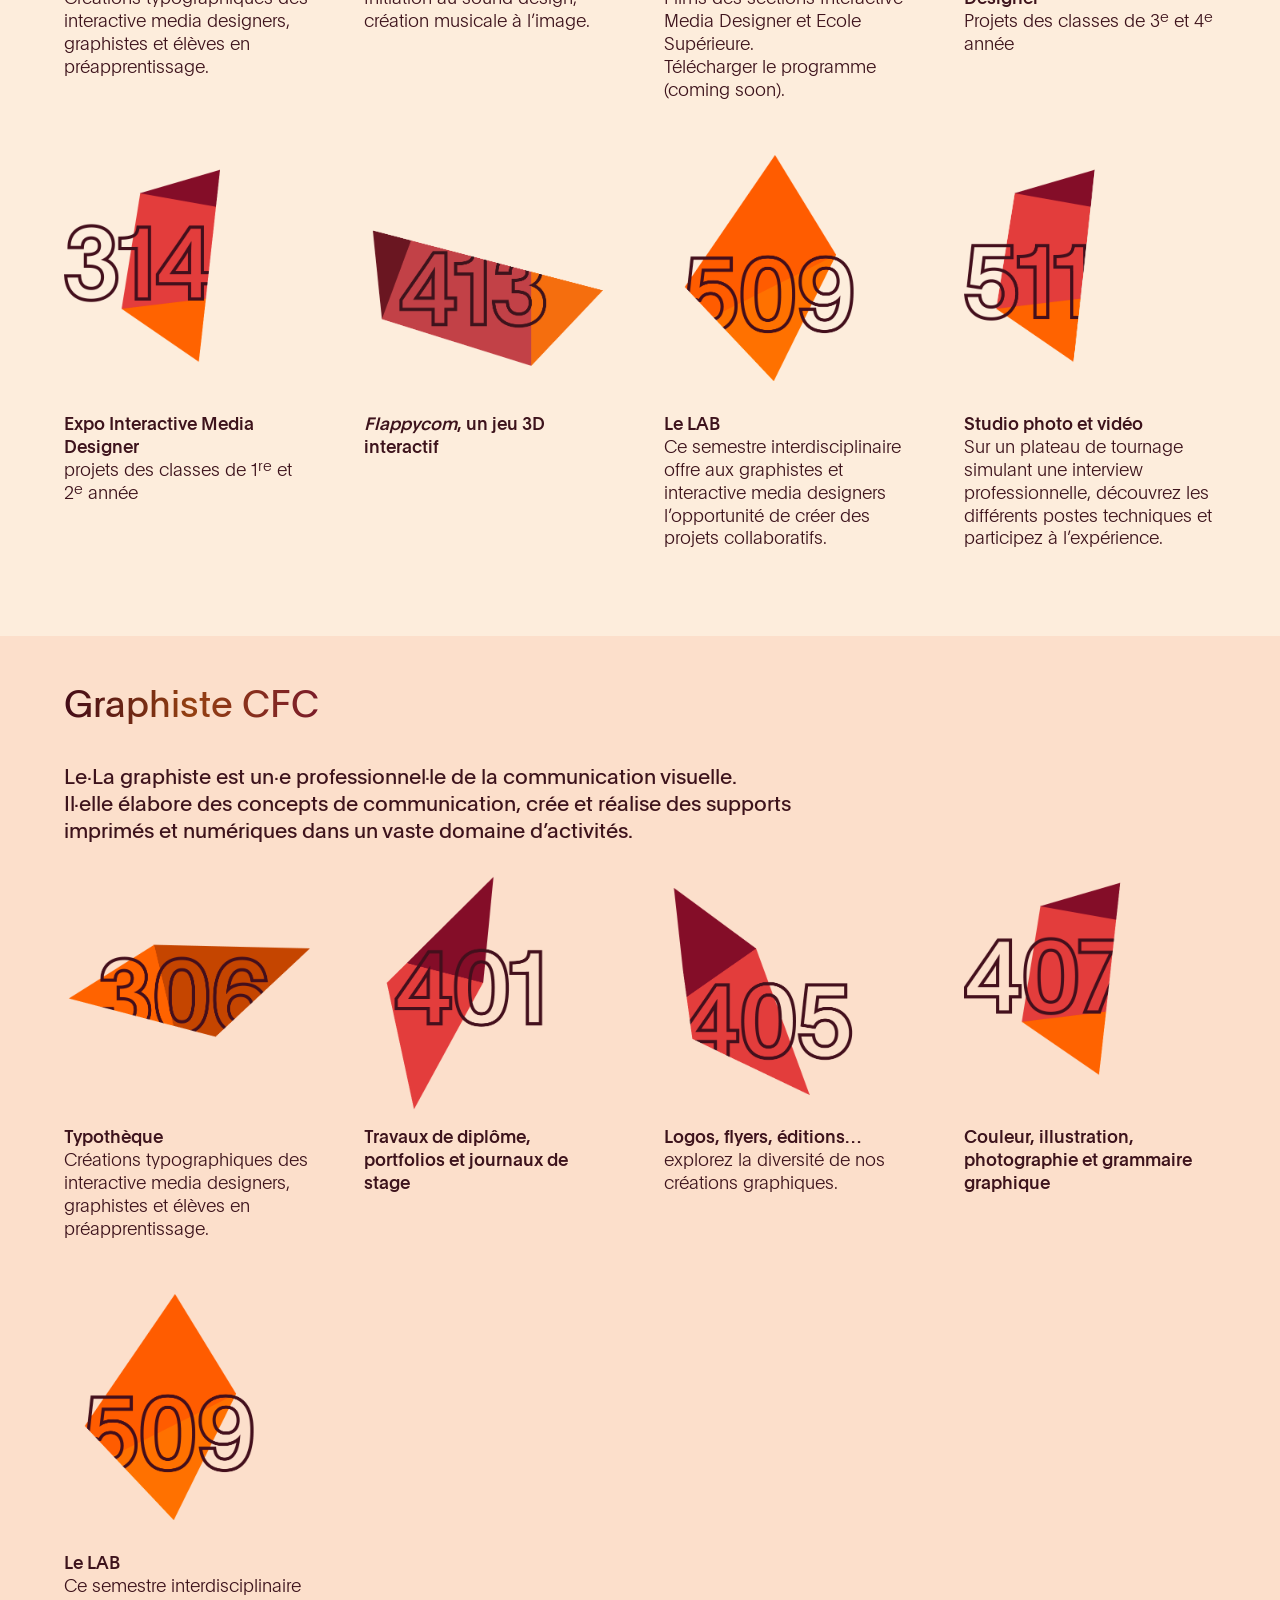
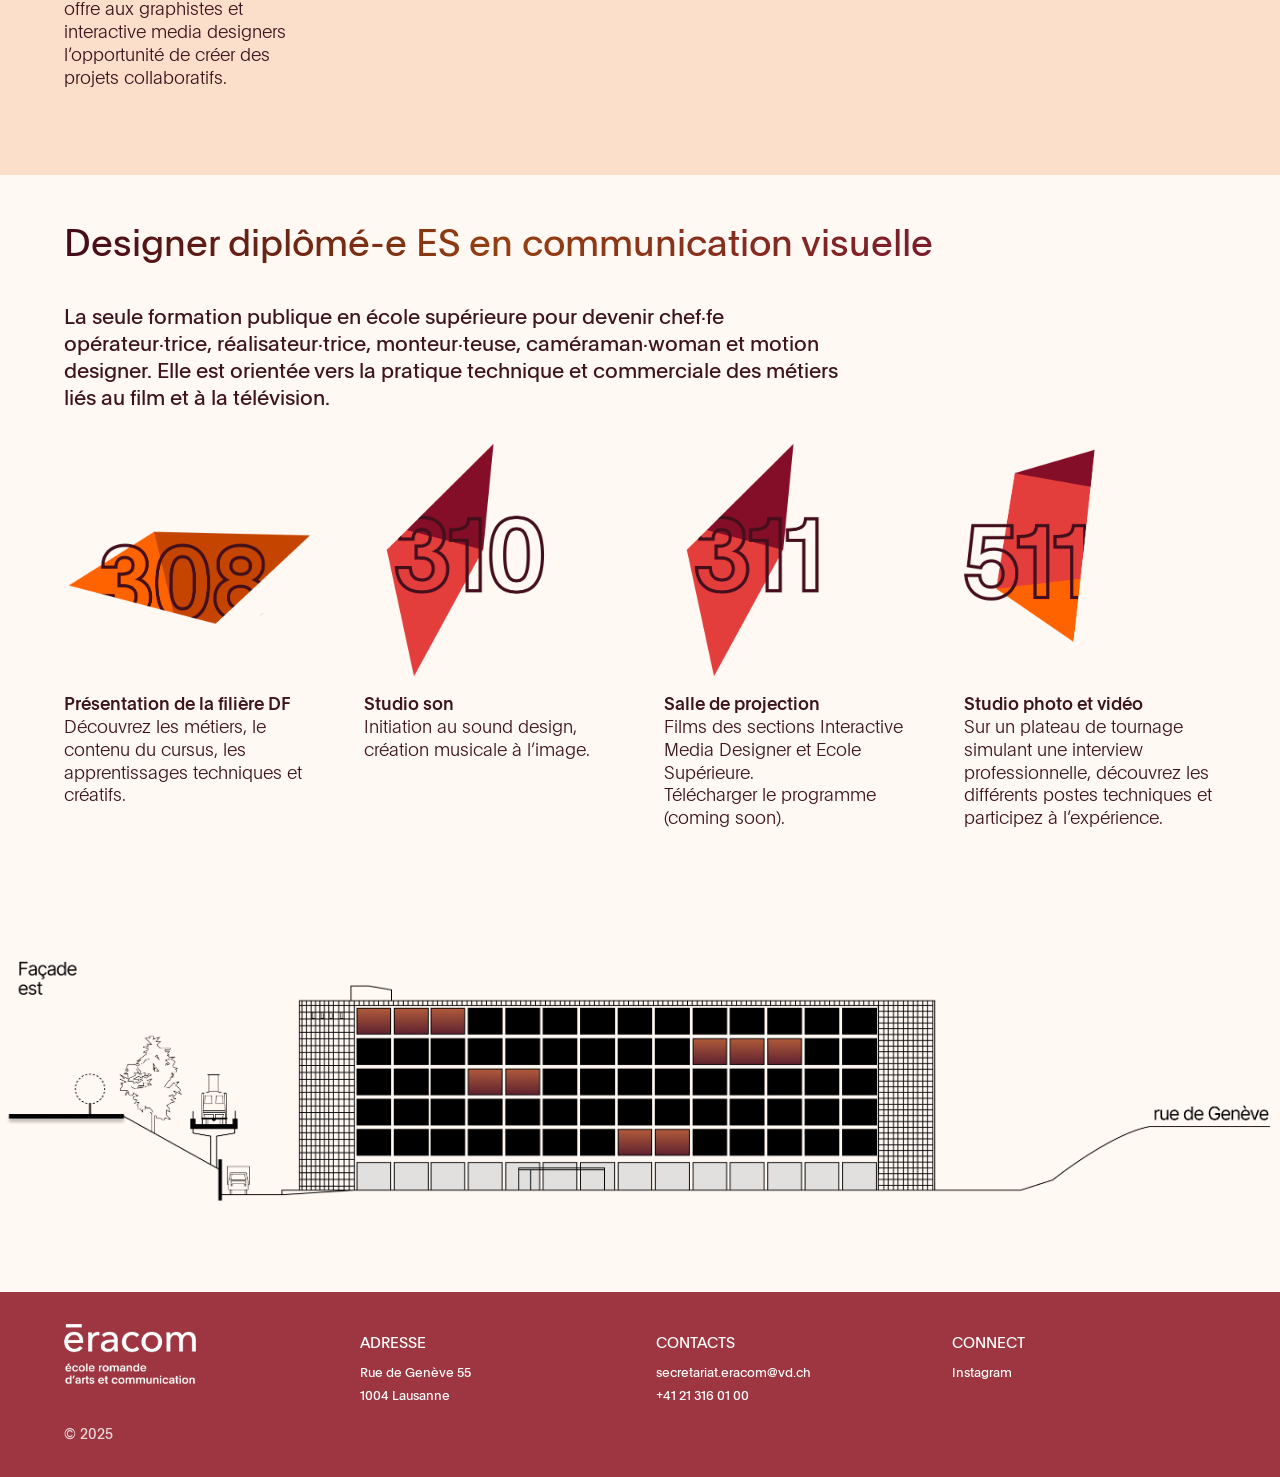
==== commit 3cc9bd7b: "update style download" ====
--- a/index.html
+++ b/index.html
@@ -196,7 +196,7 @@
               </div>
               <p class="room-card__label">Présentations de 30 minutes<br/><span class="room_txt">
               Des élèves de différentes filières vous présentent un choix de réalisations.<br/>
-              <a href="assets/pdf/PO25-Salle205-Presentations.pdf">Télécharger le programme</a></span></p>
+              → <a href="assets/pdf/PO25-Salle205-Presentations.pdf">Télécharger le programme</a></span></p>
             </article>
           </div>
 
--- a/style.css
+++ b/style.css
@@ -296,6 +296,11 @@
   font-family:"plain-thin", sans-serif;
 }
 
+.room-card__label .room_txt a {
+  font-family:"plain-medium", sans-serif;
+  color: #3D131C;
+}
+
 .room-card__label sup {
   vertical-align: text-top;
   line-height: 1;
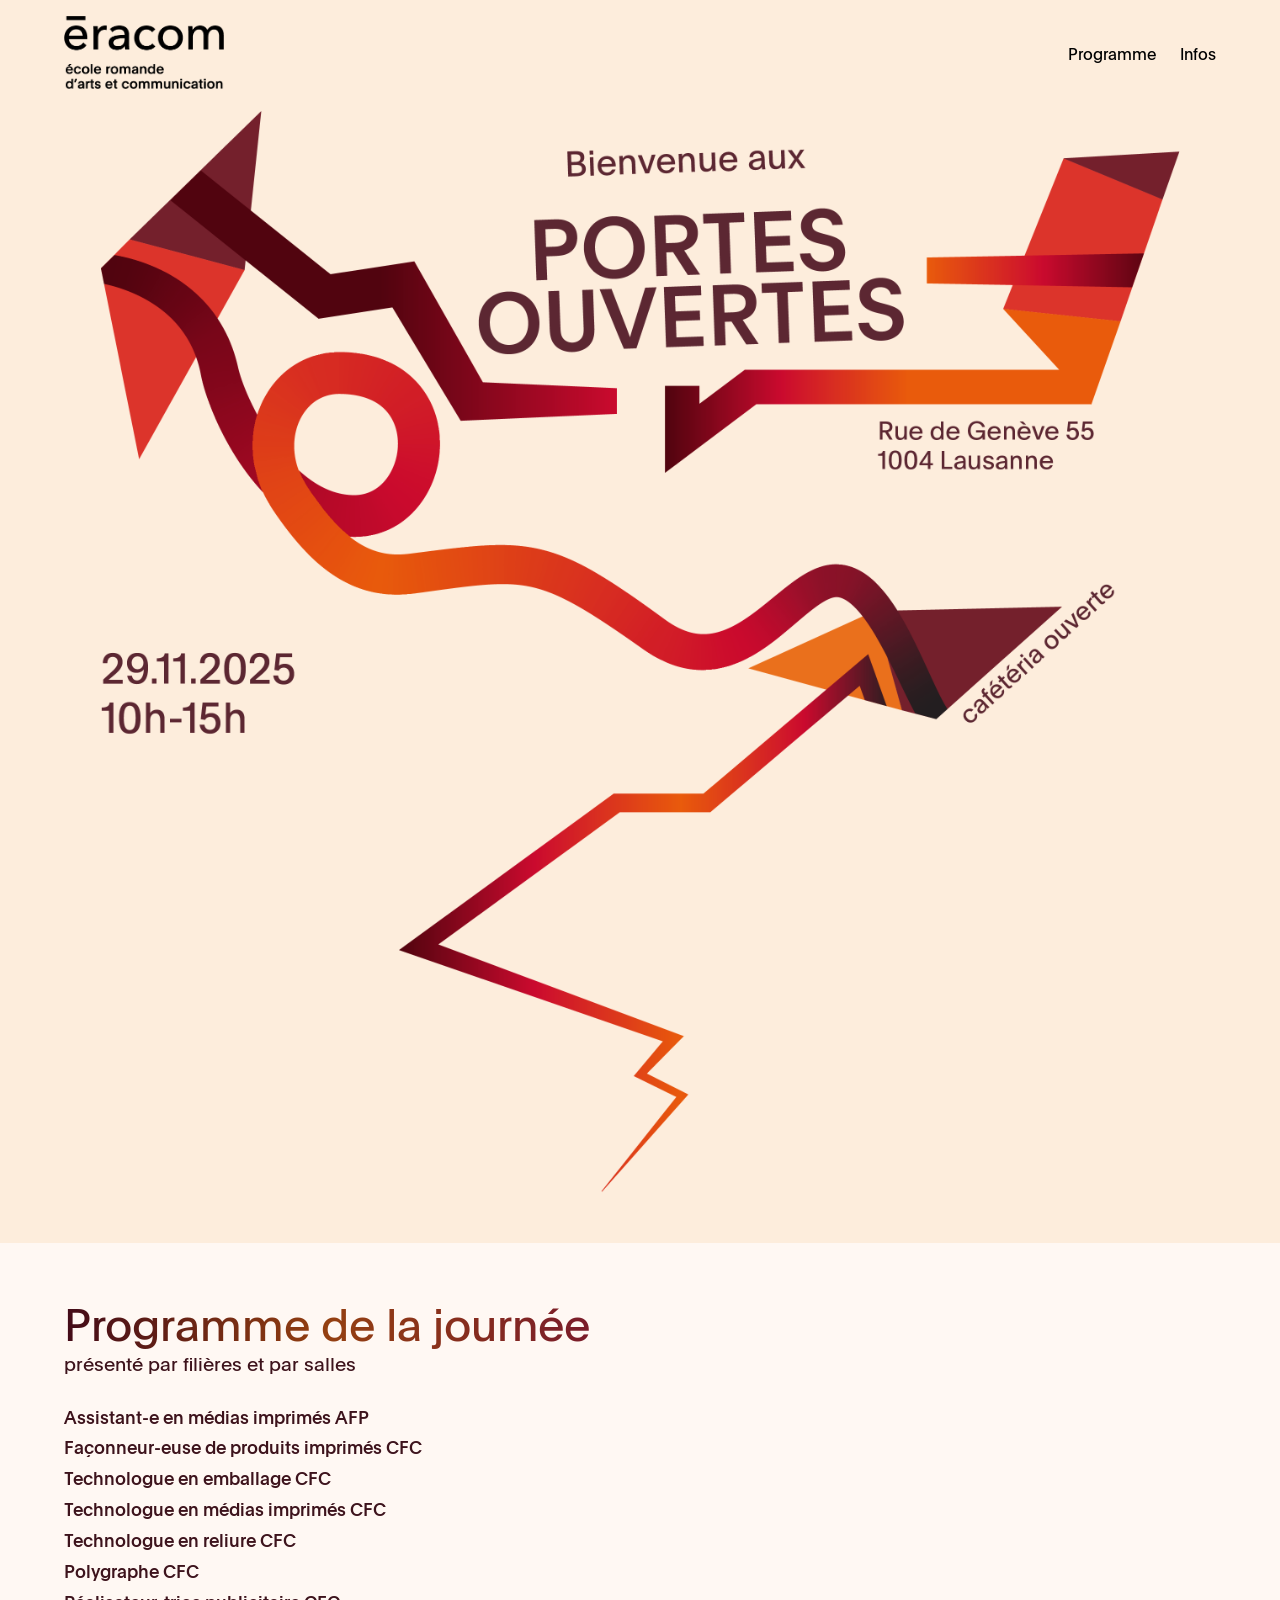
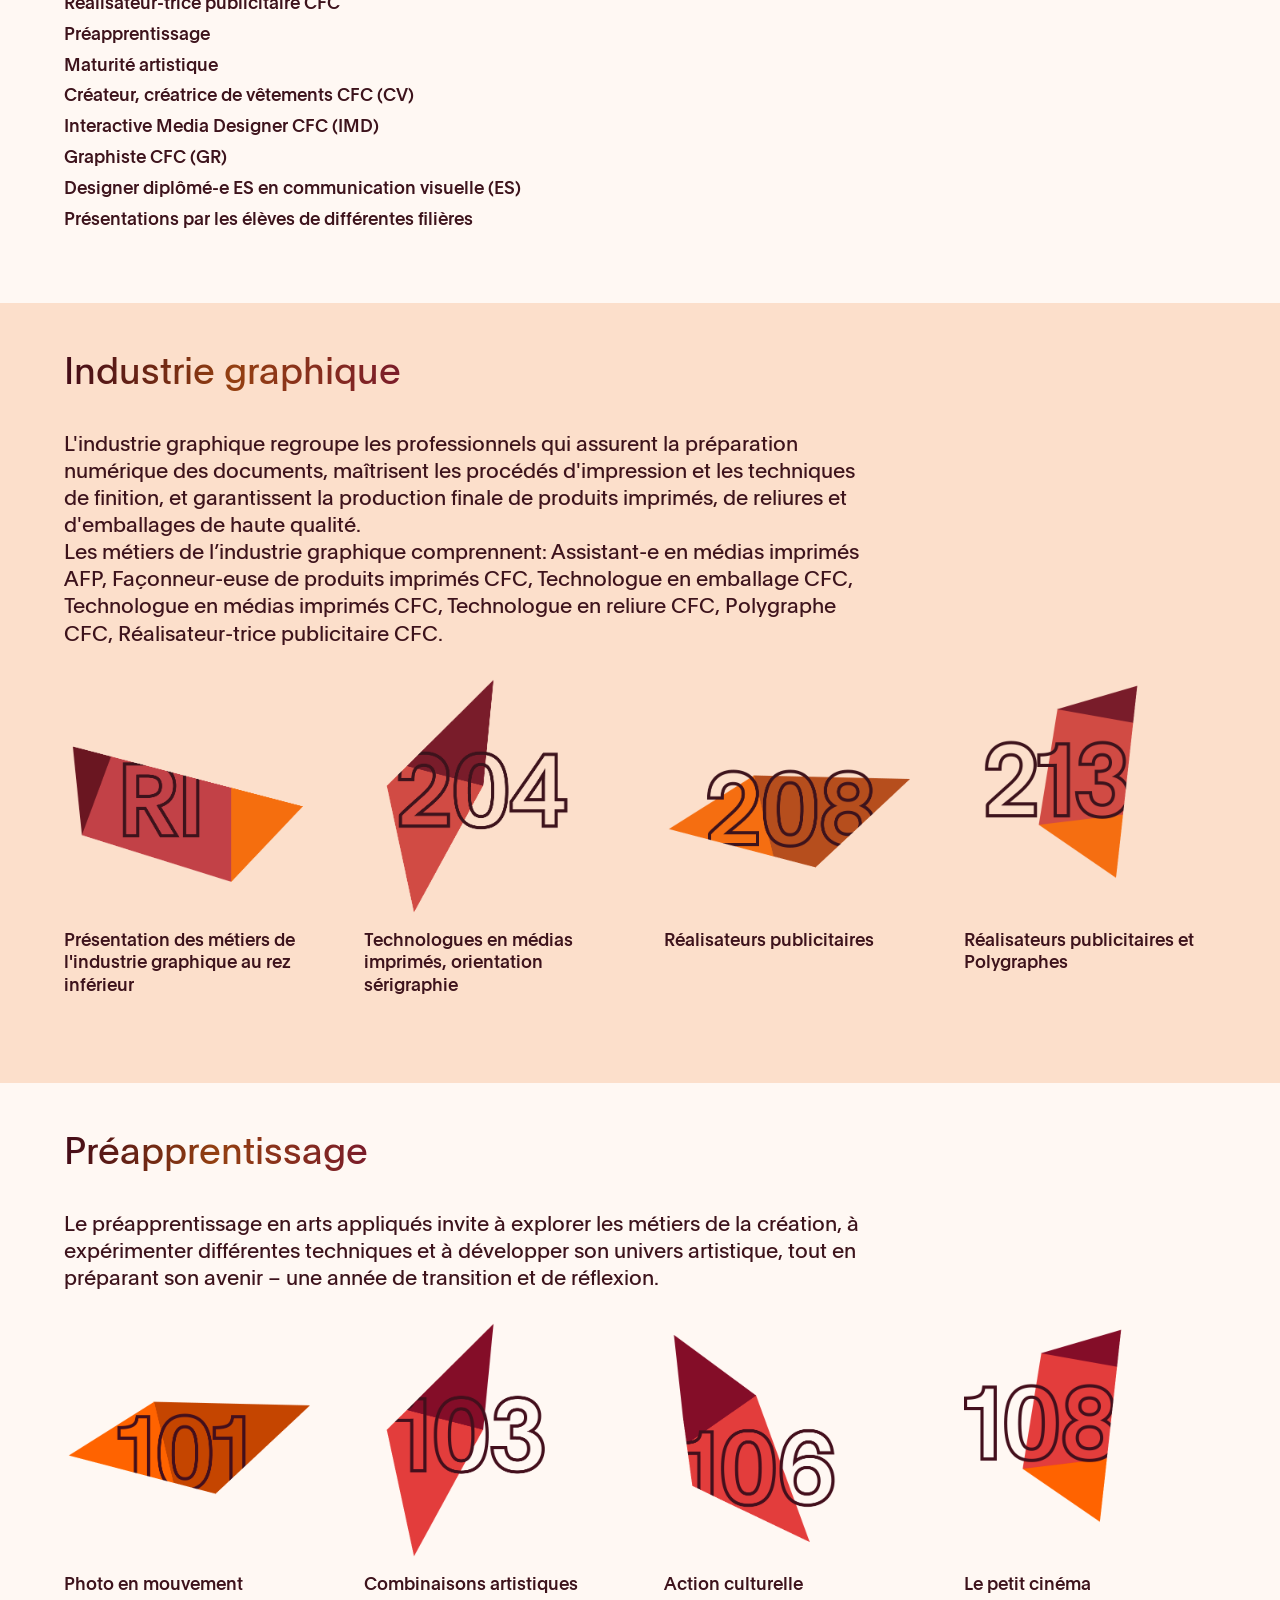
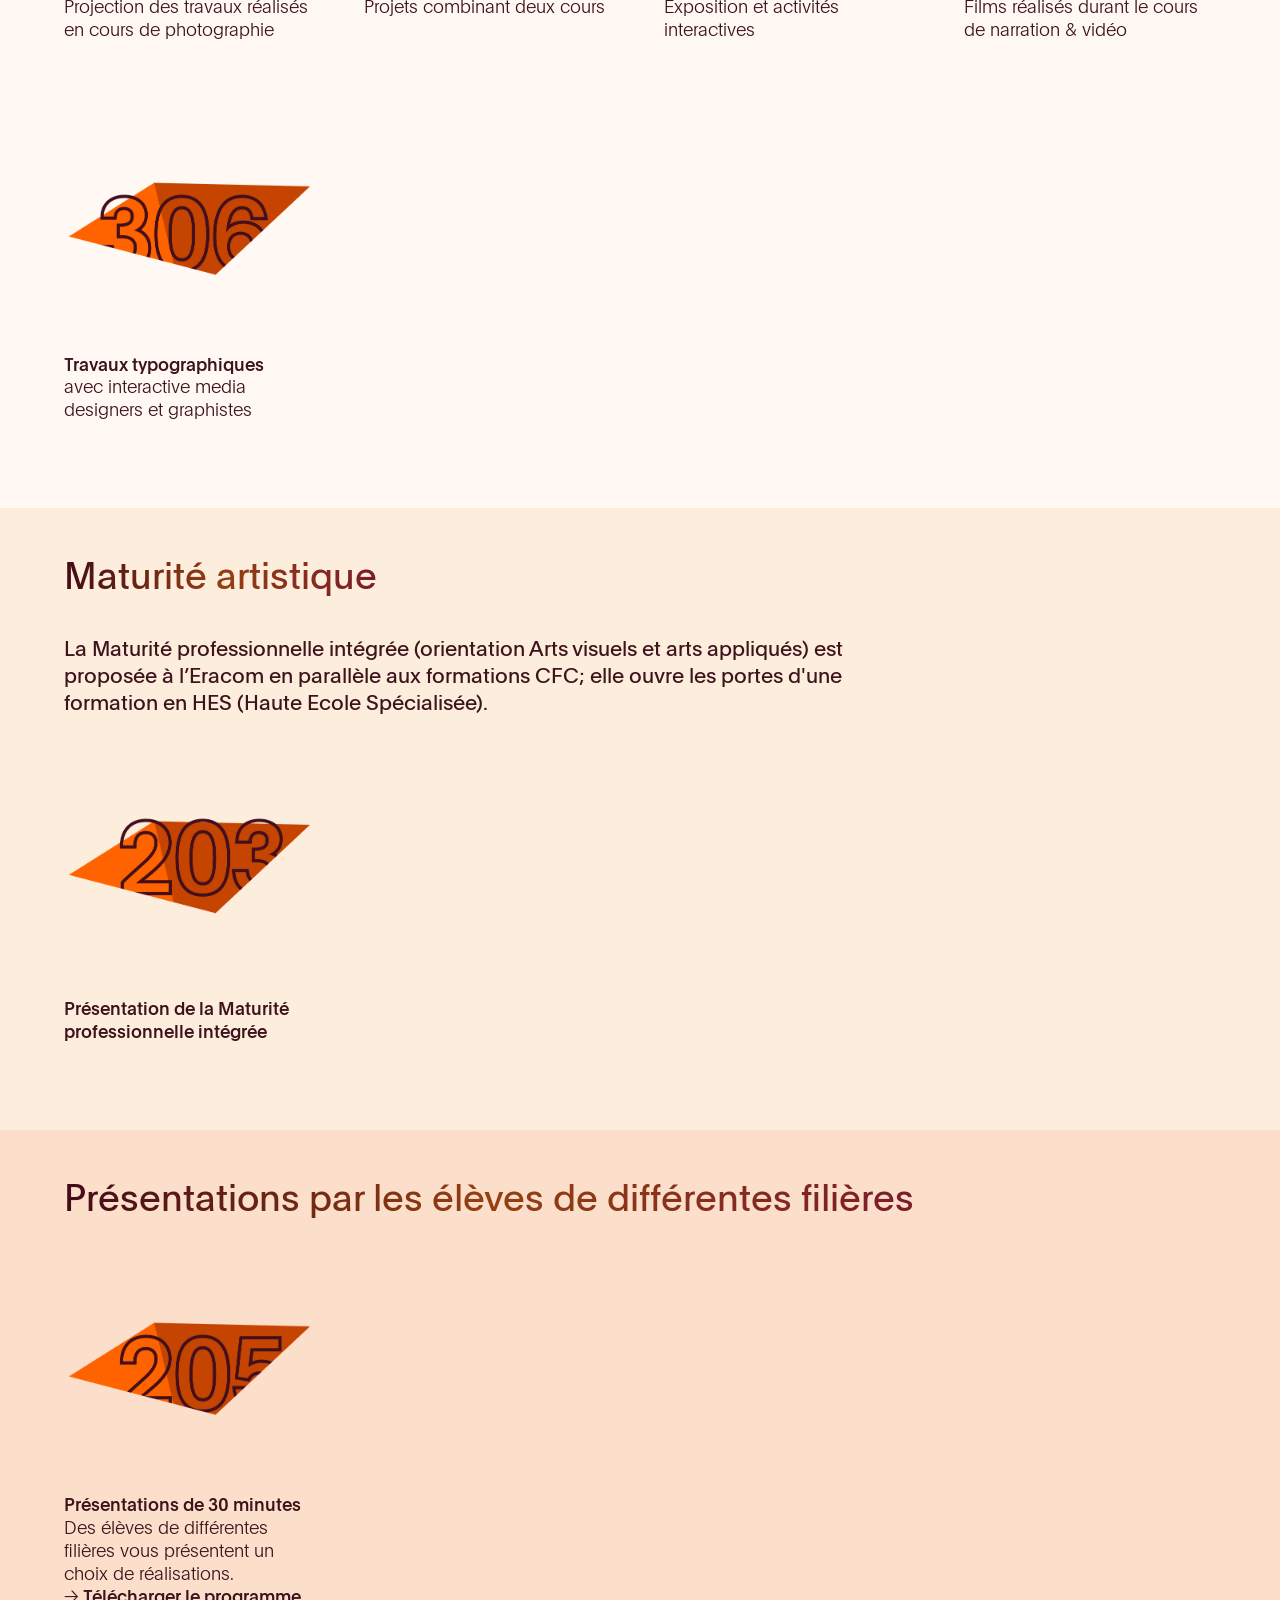
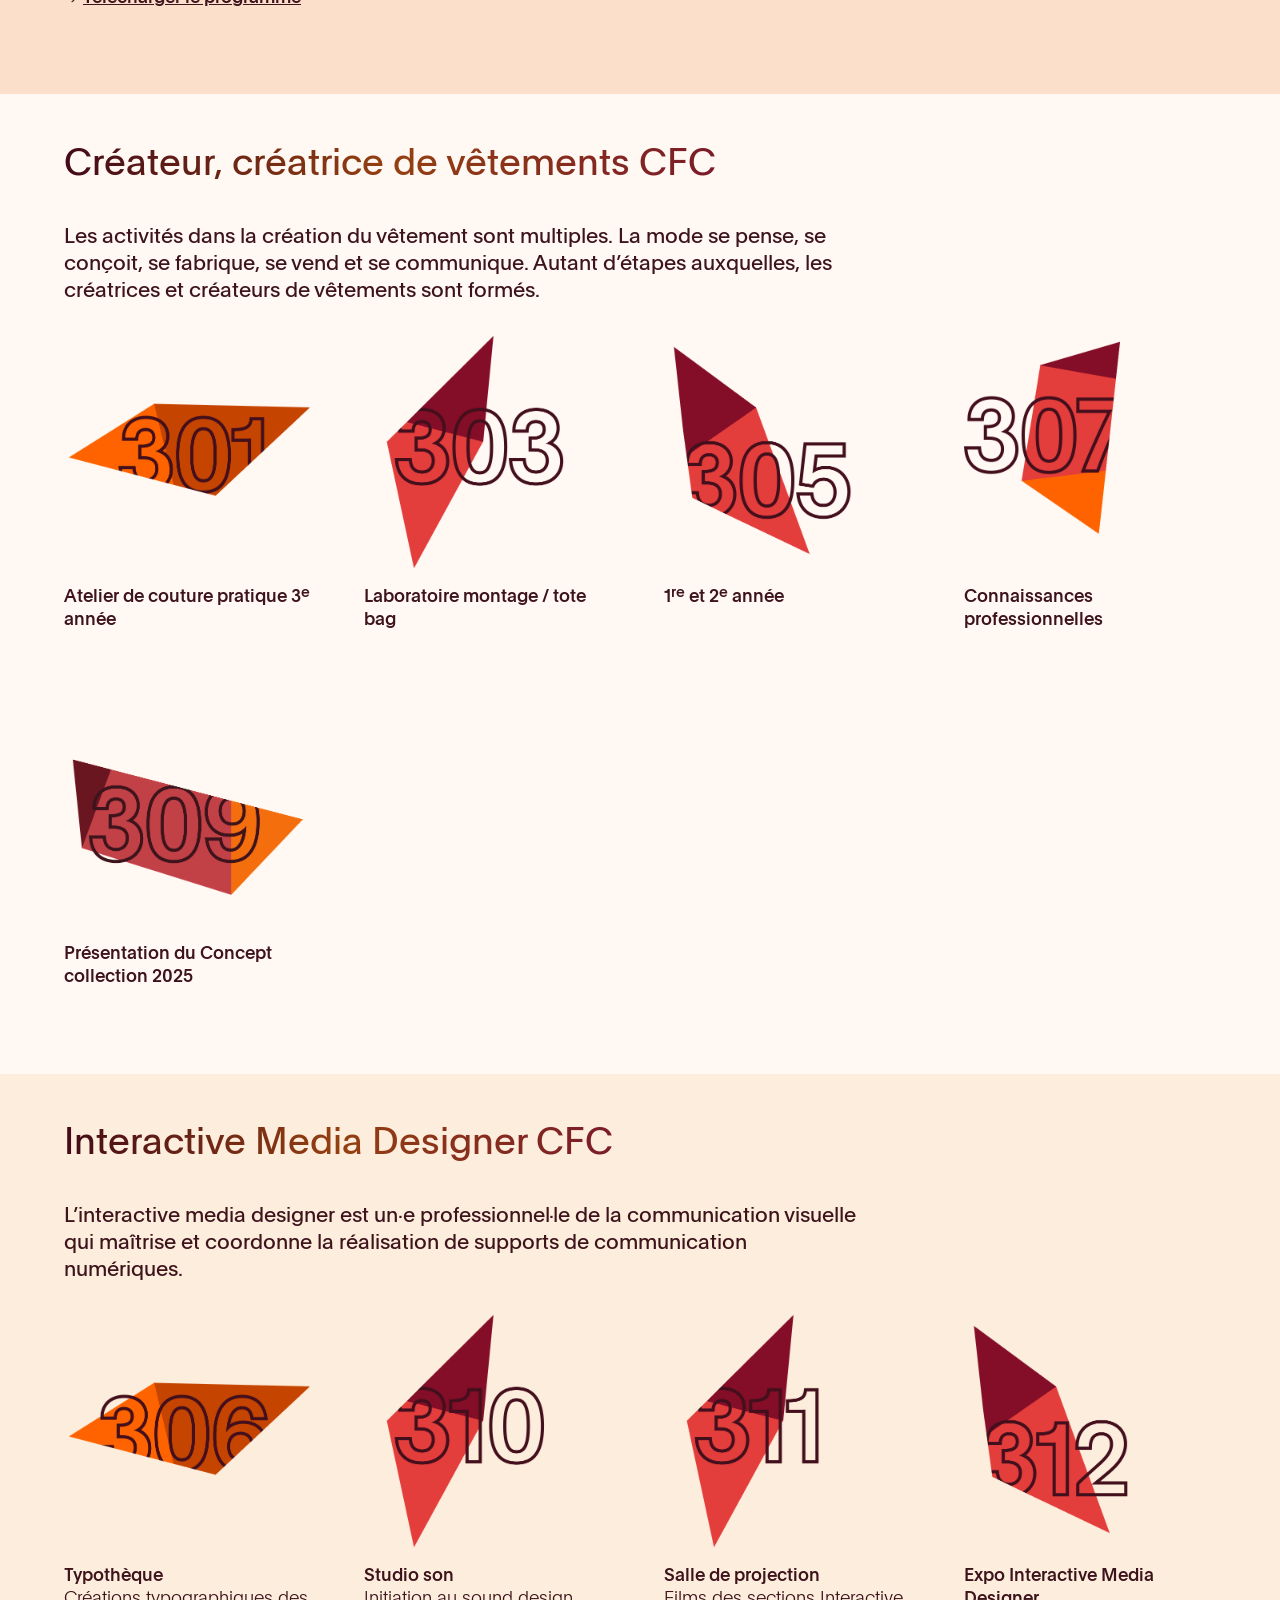
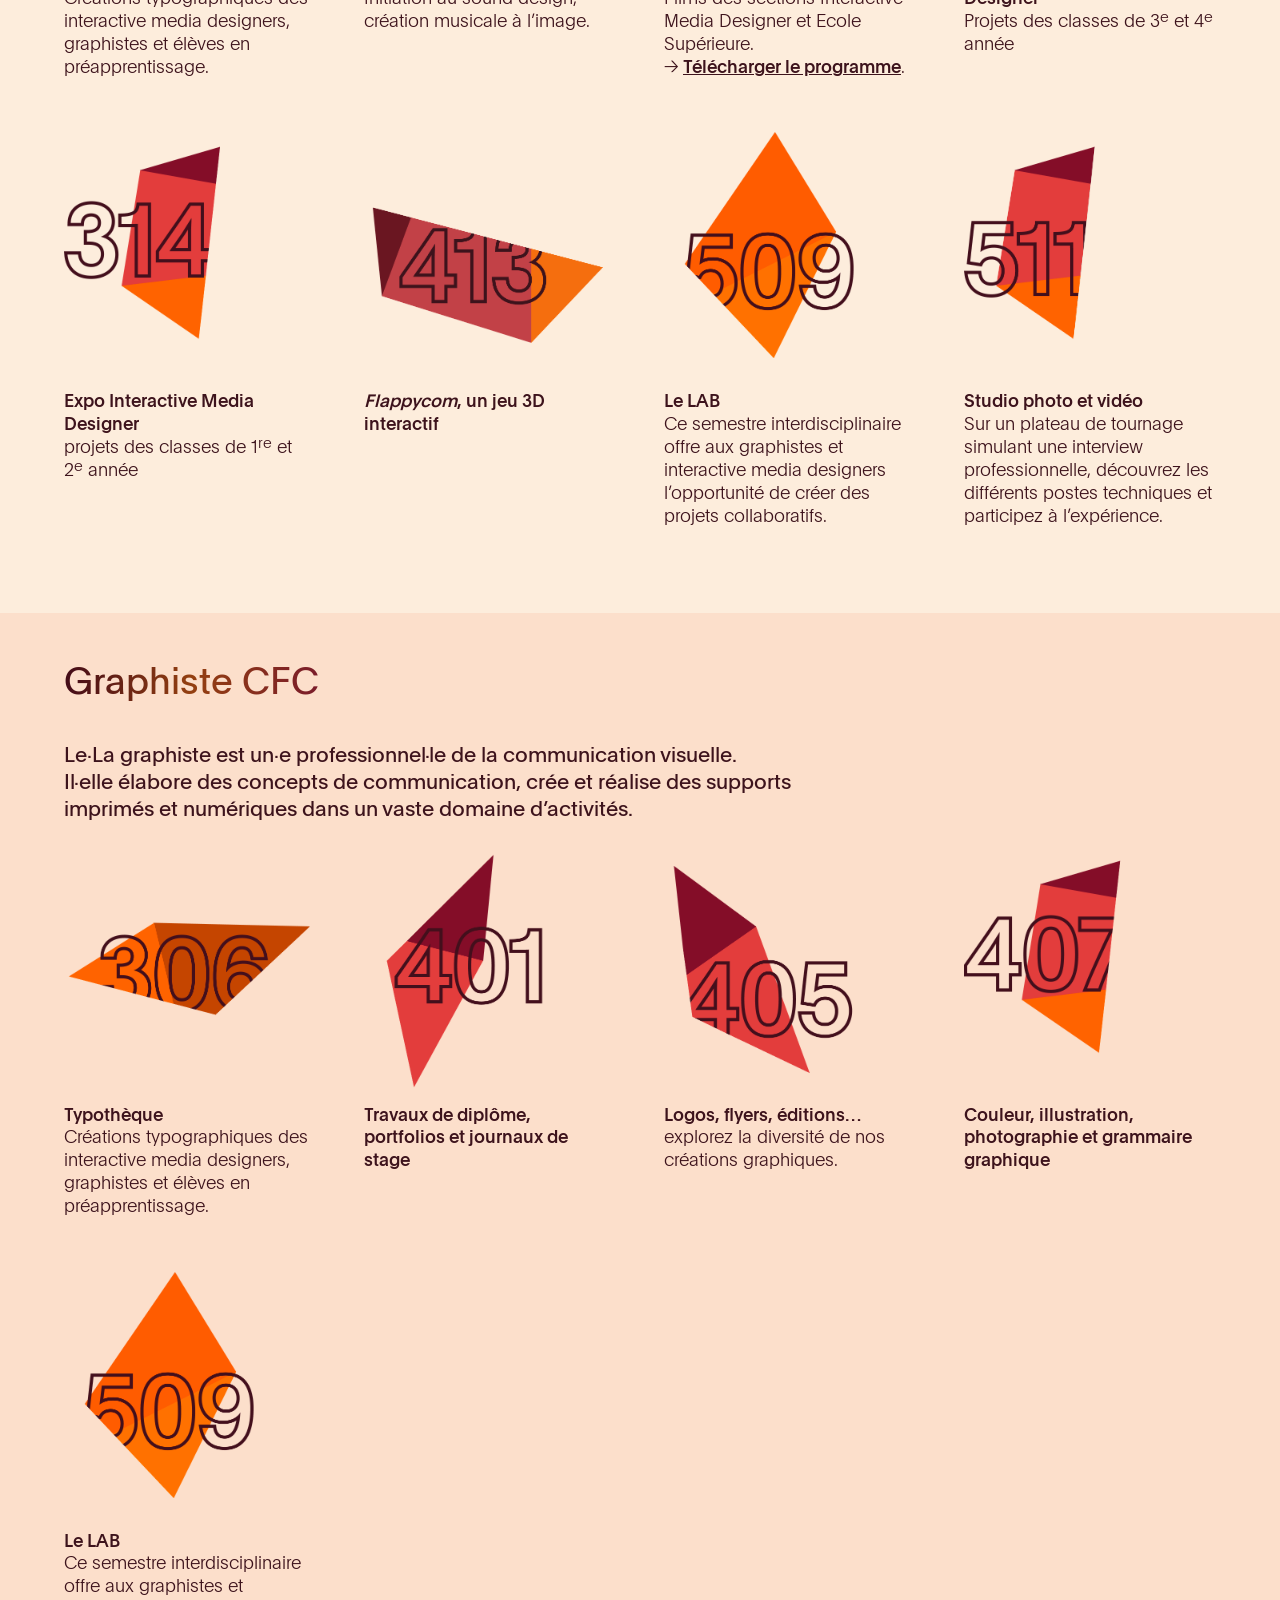
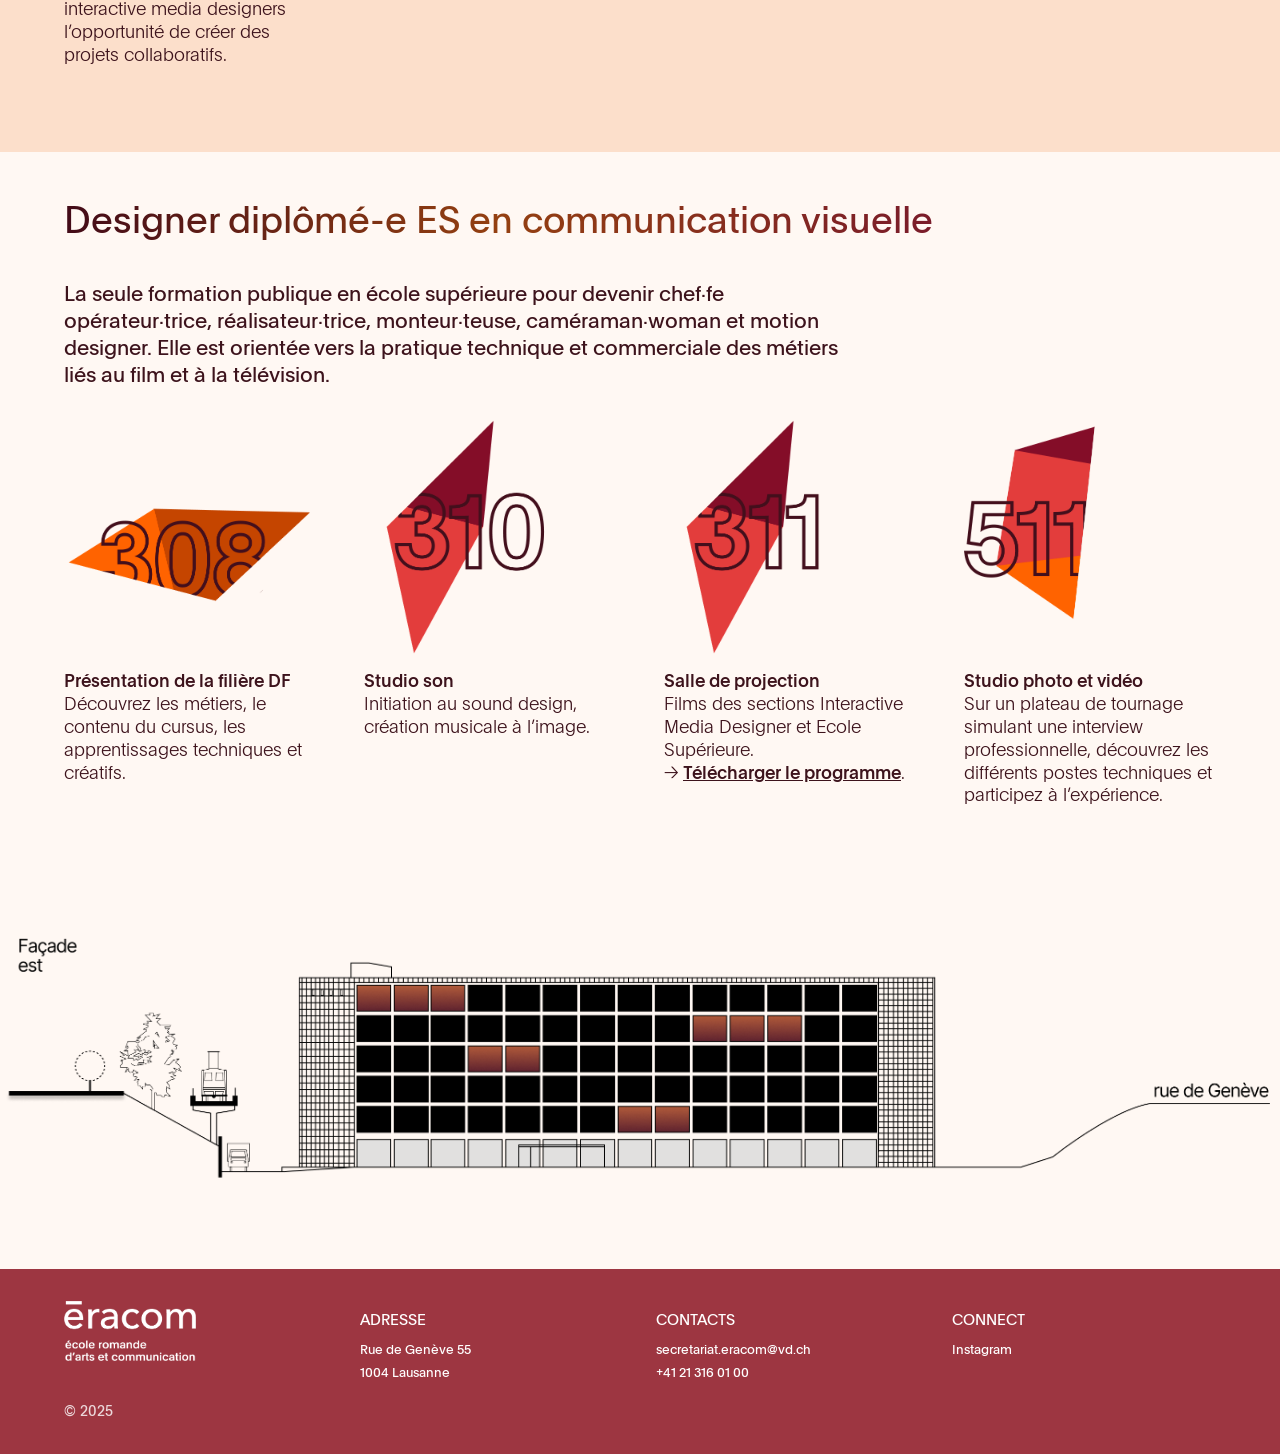
==== commit 351a4624: "ajout programme films salle 311" ====
--- a/index.html
+++ b/index.html
@@ -196,7 +196,7 @@
               </div>
               <p class="room-card__label">Présentations de 30 minutes<br/><span class="room_txt">
               Des élèves de différentes filières vous présentent un choix de réalisations.<br/>
-              → <a href="assets/pdf/PO25-Salle205-Presentations.pdf">Télécharger le programme</a></span></p>
+              → <a href="assets/pdf/PO25-Salle205-Presentations-v2.pdf">Télécharger le programme</a></span></p>
             </article>
           </div>
 
@@ -287,7 +287,7 @@
                 <img src="assets/img/salles/s311.png" alt="Salle 311" class="room-img" style="--scale: 0.4; --offset-x: -20px; --offset-y: 0px;">
               </div>
               <p class="room-card__label">Salle de projection<span class="room_txt">Films des sections Interactive Media Designer et Ecole Supérieure.<br/>
-              Télécharger le programme (coming soon).</span></p>
+              → <a href="assets/pdf/PO25-Salle311-Projections.pdf">Télécharger le programme</a>.</span></p>
             </article>
 
             <article class="room-card">
@@ -419,7 +419,7 @@
               </div>
               <p class="room-card__label">Salle de projection<br> 
                 <span class="room_txt">Films des sections Interactive Media Designer et Ecole Supérieure.<br/>
-              Télécharger le programme (coming soon).</span></p>
+              → <a href="assets/pdf/PO25-Salle311-Projections.pdf">Télécharger le programme</a>.</span></p>
             </article>
 
             <article class="room-card">
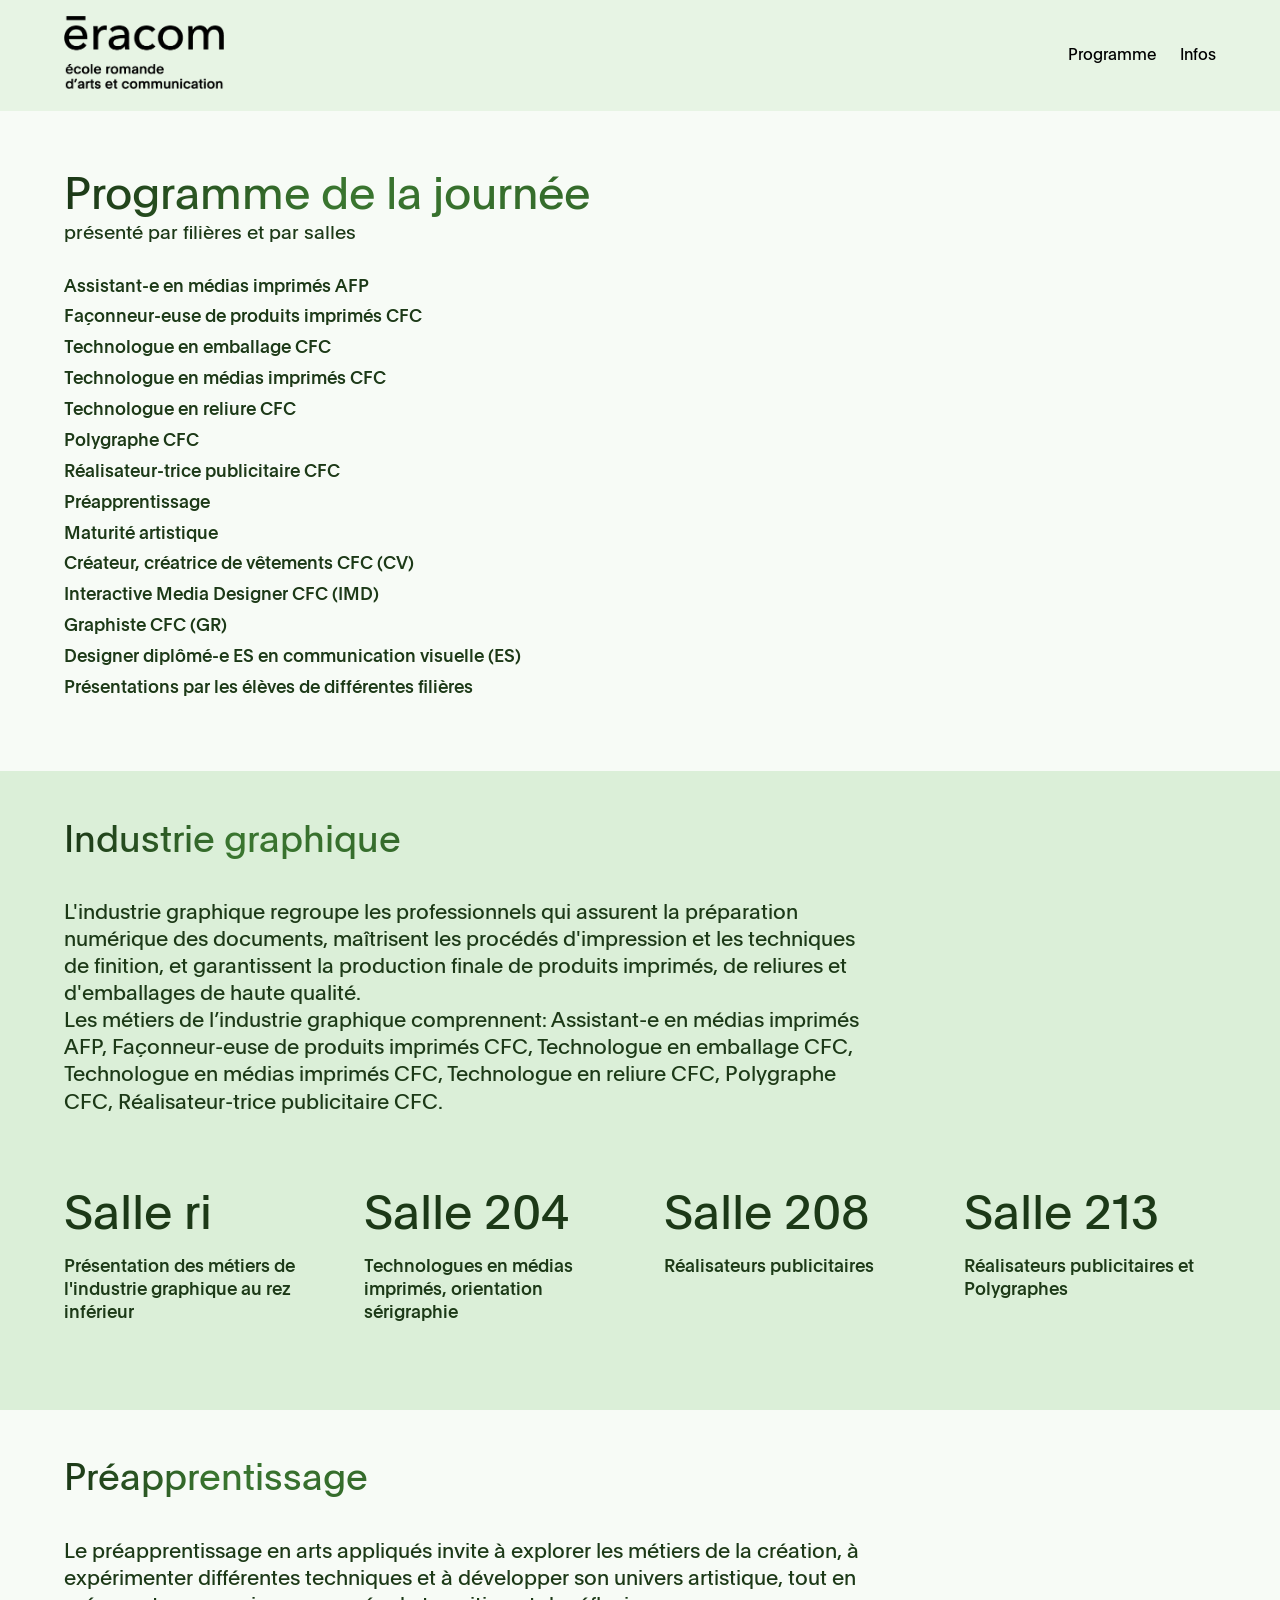
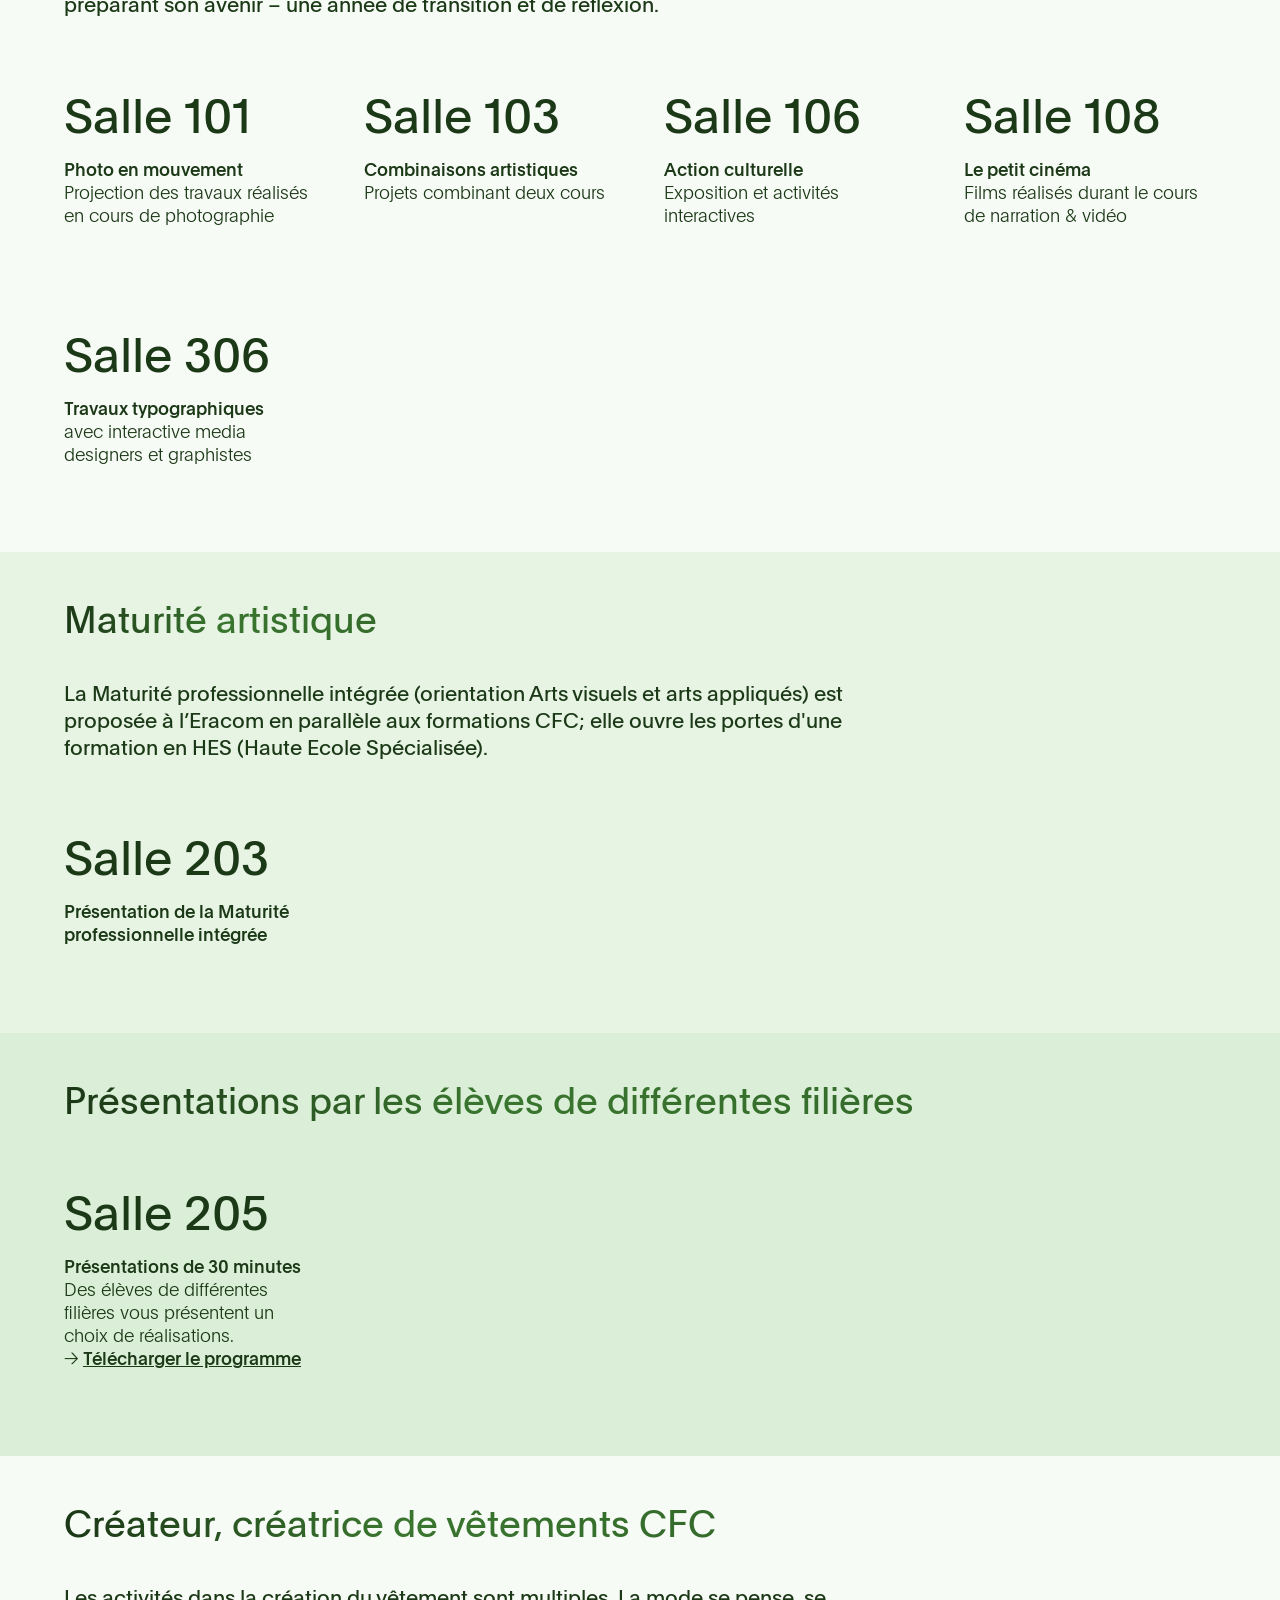
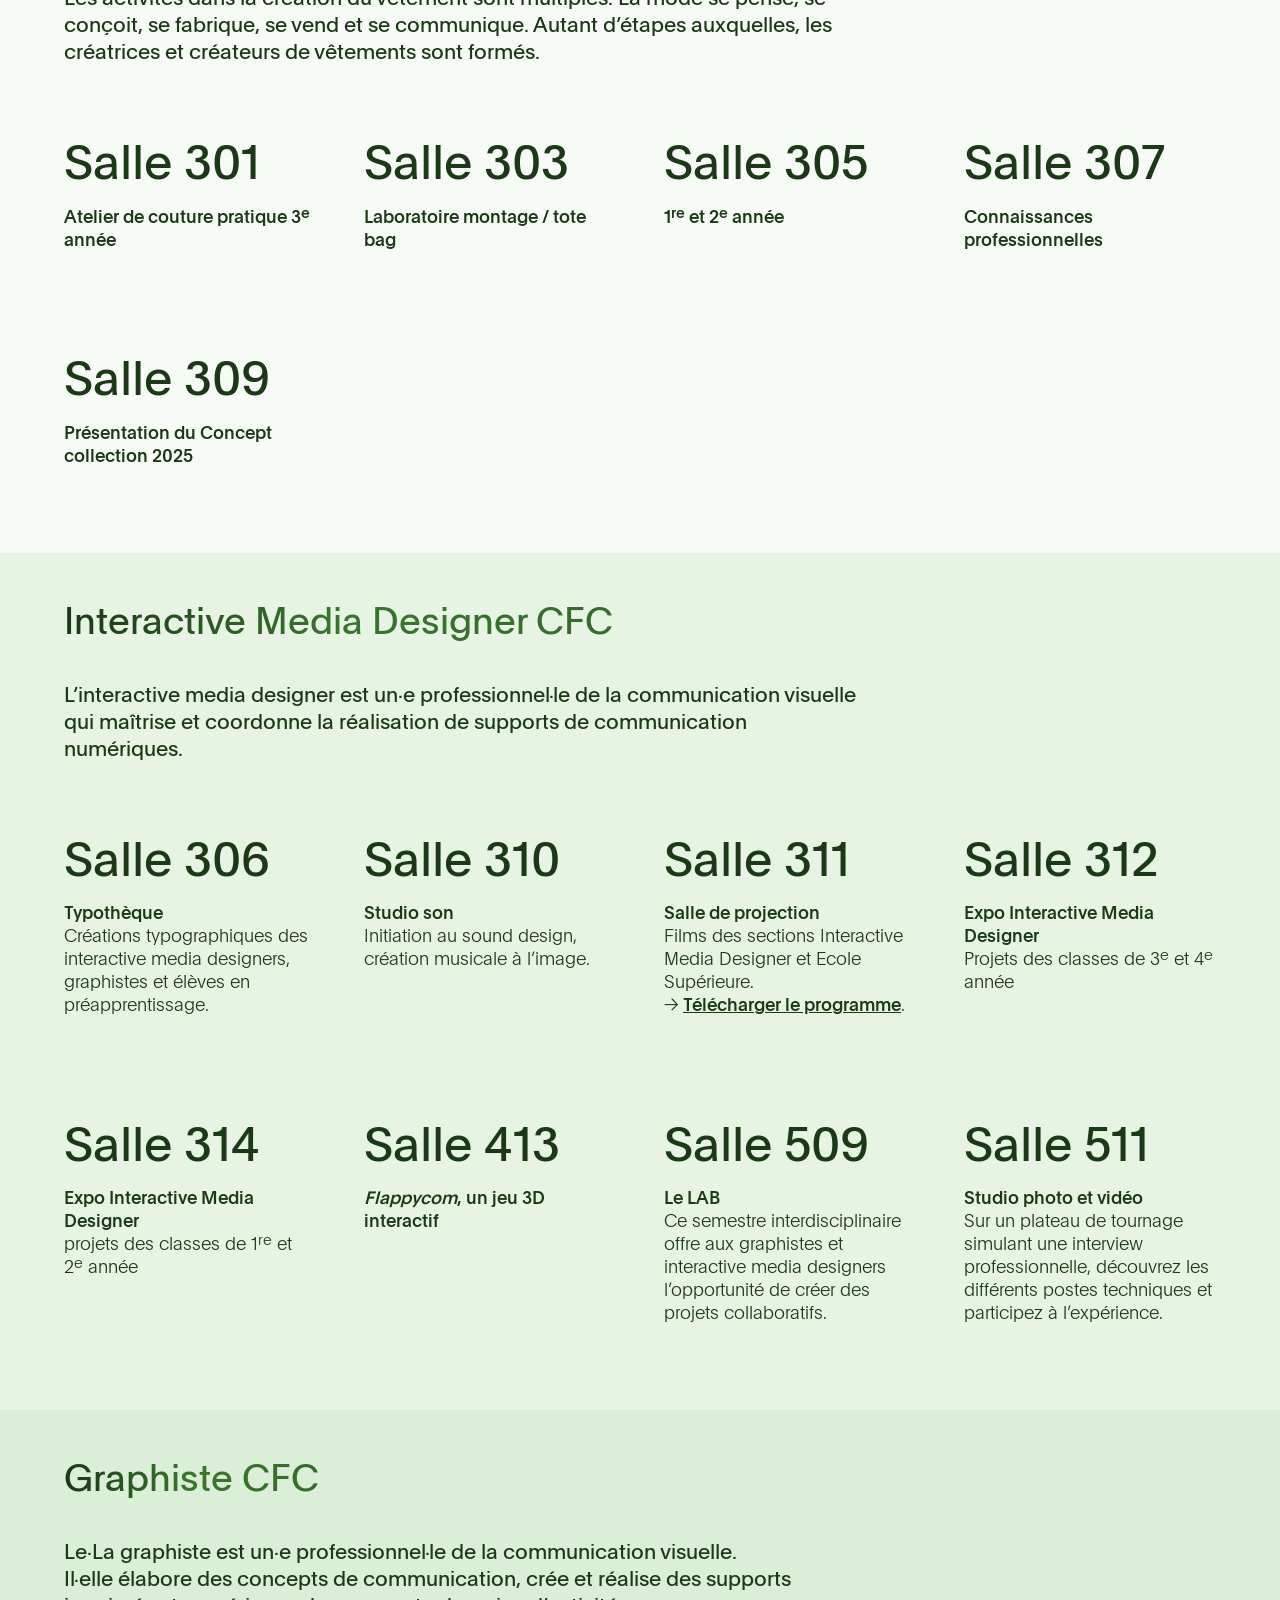
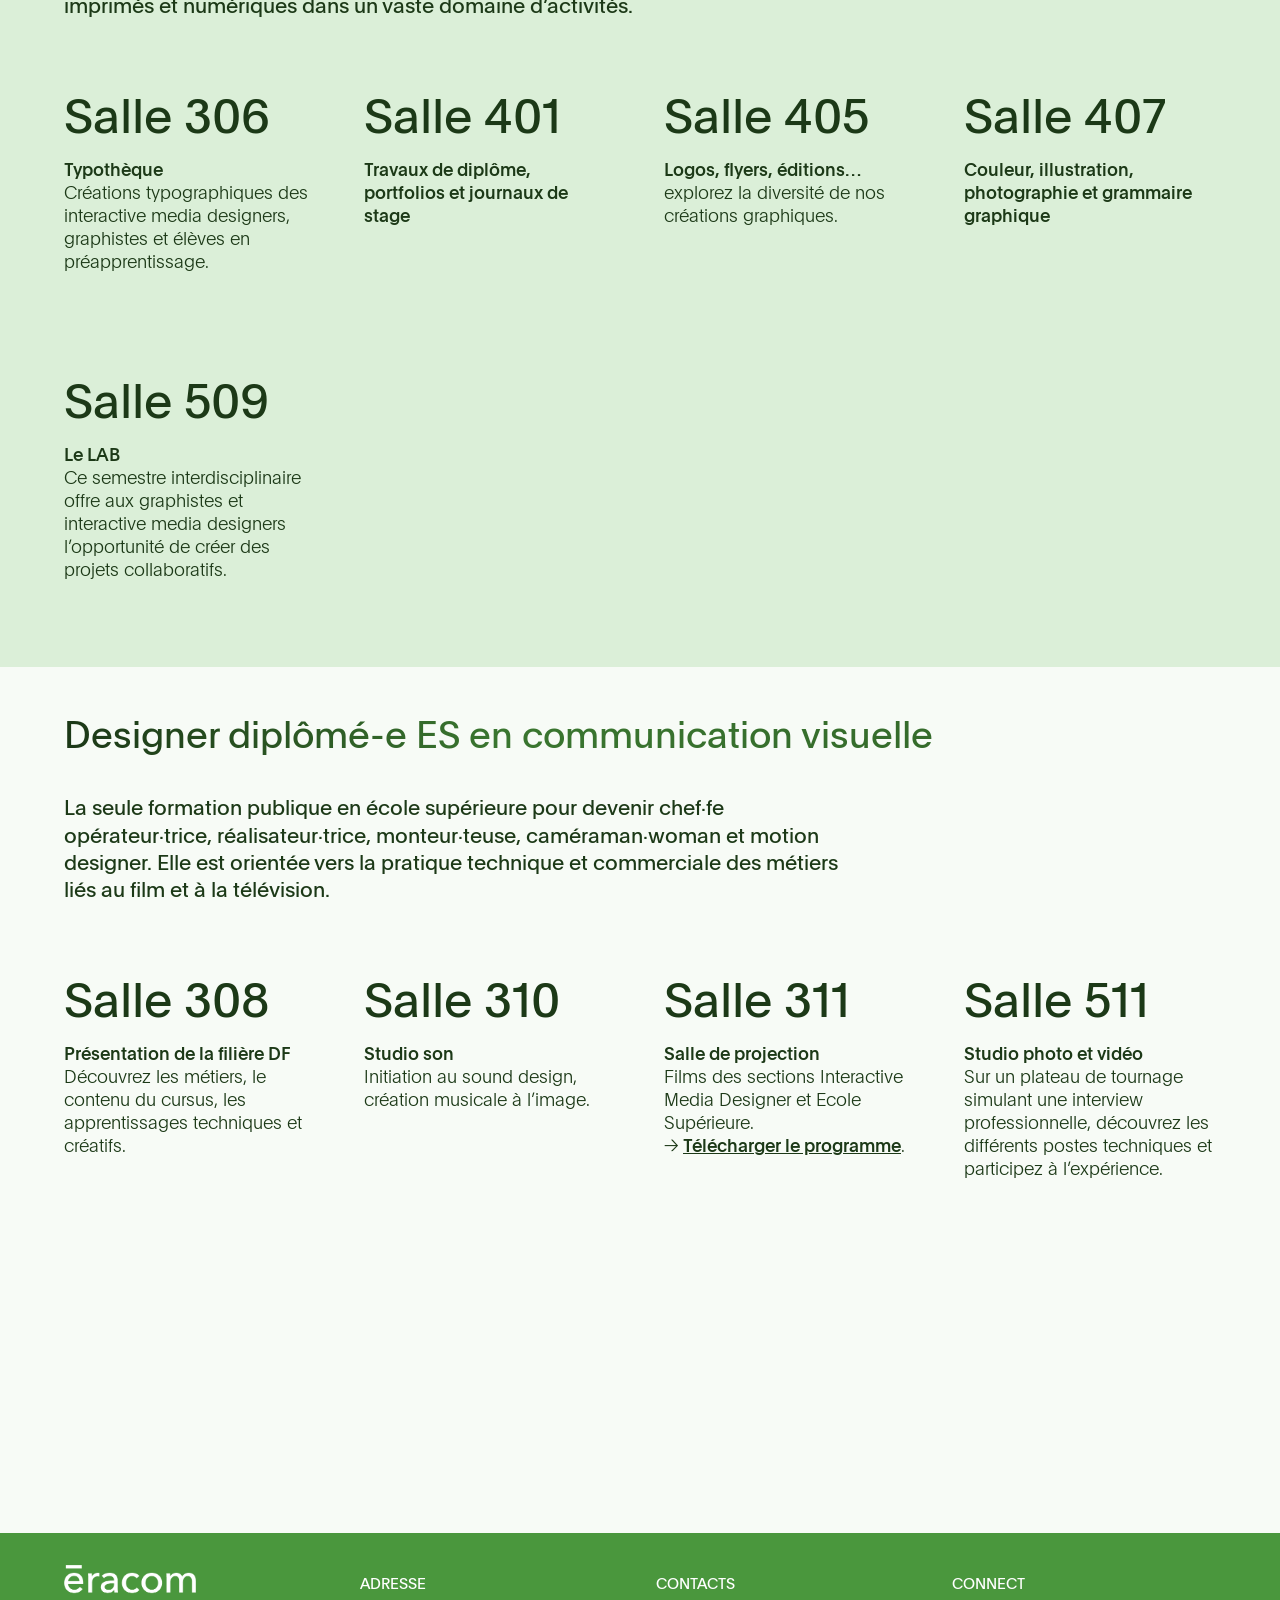
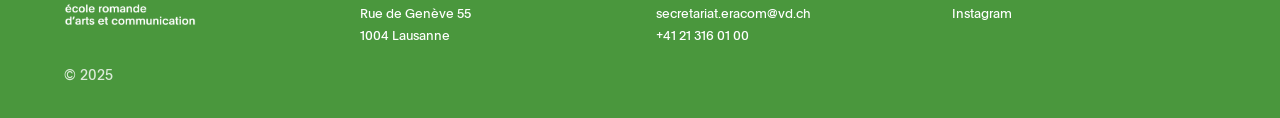
==== commit 0fc45b99: "starting new version" ====
--- a/index.html
+++ b/index.html
@@ -17,7 +17,7 @@
         </a>
       </div>
       <nav class="site-header__nav">
-        <a class="nav-programme" href="#programme"><Figc></Figc>Programme</a>
+        <a class="nav-programme" href="#programme">Programme</a>
         <a class="nav-infos" href="#infos">Infos</a>
       </nav>
     </header>
@@ -32,7 +32,7 @@
 
         <!-- ***** Filières ***** -->
 
-                <section class="formation" style="background-color:#fff8f3;">
+                <section class="formation" style="background-color:hsl(from var(--main) h s 97.6%);">
           <div class="section-inner">
           <header class="formation__header">
             <h2 class="formation__title" id="programme" style="font-size: 2.8em">Programme de la journée</h2> </br><span style="font-size: 1.2em; margin-top:-1em; display: block;">présenté par filières et par salles</span></br>
@@ -57,7 +57,7 @@
 
         <!-- ***** Industrie graphique ***** -->
 
-        <section class="formation" style="background-color:#fcdfcb;">
+        <section class="formation" style="background-color:hsl(from var(--main) h s 89.2%);">
           <div class="section-inner">
           <header class="formation__header">
             <h2 class="formation__title" id="industrie-graphique">Industrie graphique</h2>
@@ -71,7 +71,8 @@
 
              <article class="room-card">
               <div class="room-card__visual">
-                <img src="assets/img/salles/s_ri.png" alt="Salle ri" class="room-img" style="--scale: 0.4; --offset-x: 0px; --offset-y: 20px;">
+                <!-- <img src="assets/img/salles/s_ri.png" alt="Salle ri" class="room-img" style="--scale: 0.4; --offset-x: 0px; --offset-y: 20px;"> -->
+                <h2>Salle ri</h2>
               </div>
               <p class="room-card__label">Présentation des métiers de l'industrie graphique au rez inférieur
               <!-- <br><span class="room_txt">Assistant-e en médias imprimés AFP, Façonneur-euse de produits imprimés CFC, Technologue en emballage CFC, Technologue en médias imprimés CFC, Technologue en reliure CFC.</span> --></p>
@@ -79,21 +80,24 @@
 
             <article class="room-card">
               <div class="room-card__visual">
-                <img src="assets/img/salles/s204.png" alt="Salle 204" class="room-img" style="--scale: 0.4; --offset-x: -20px; --offset-y: 0px;">
+                <!-- <img src="assets/img/salles/s204.png" alt="Salle 204" class="room-img" style="--scale: 0.4; --offset-x: -20px; --offset-y: 0px;"> -->
+                <h2>Salle 204</h2>
               </div>
               <p class="room-card__label">Technologues en médias imprimés, orientation sérigraphie</p>
             </article>
 
             <article class="room-card">
               <div class="room-card__visual">
-                <img src="assets/img/salles/s208.png" alt="Salle 208" class="room-img" style="--scale: 0.4; --offset-x: -20px; --offset-y: 80px;">
+                <!-- <img src="assets/img/salles/s208.png" alt="Salle 208" class="room-img" style="--scale: 0.4; --offset-x: -20px; --offset-y: 80px;"> -->
+                <h2>Salle 208</h2>
               </div>
               <p class="room-card__label">Réalisateurs publicitaires</p>
             </article>
 
             <article class="room-card">
               <div class="room-card__visual">
-                <img src="assets/img/salles/s213.png" alt="Salle 213" class="room-img" style="--scale: 0.4; --offset-x: 20px; --offset-y: 0px;">
+                <!-- <img src="assets/img/salles/s213.png" alt="Salle 213" class="room-img" style="--scale: 0.4; --offset-x: 20px; --offset-y: 0px;"> -->
+                <h2>Salle 213</h2>
               </div>
               <p class="room-card__label">Réalisateurs publicitaires et Polygraphes</p>
             </article>
@@ -112,7 +116,7 @@
 
         <!-- ***** Préapprentissage ***** -->
 
-        <section class="formation" style="background-color:#fff8f3;">
+        <section class="formation" style="background-color:hsl(from var(--main) h s 97.6%);">
           <div class="section-inner">
           <header class="formation__header">
             <h2 class="formation__title" id="preaprentissage">Préapprentissage</h2>
@@ -124,7 +128,8 @@
           <div class="formation__rooms">
             <article class="room-card">
               <div class="room-card__visual">
-                <img src="assets/img/salles/s101.png" alt="Salle 101" class="room-img" style="--scale: 0.4; --offset-x: -20px; --offset-y: 80px;">
+                <!-- <img src="assets/img/salles/s101.png" alt="Salle 101" class="room-img" style="--scale: 0.4; --offset-x: -20px; --offset-y: 80px;"> -->
+                <h2>Salle 101</h2>
               </div>
               <p class="room-card__label">Photo en mouvement<br>
                 <span class="room_txt">Projection des travaux réalisés en cours de photographie</span></p>
@@ -132,7 +137,8 @@
 
             <article class="room-card">
               <div class="room-card__visual">
-                <img src="assets/img/salles/s103.png" alt="Salle 103" class="room-img" style="--scale: 0.4; --offset-x: -20px; --offset-y: 0px;">
+                <!-- <img src="assets/img/salles/s103.png" alt="Salle 103" class="room-img" style="--scale: 0.4; --offset-x: -20px; --offset-y: 0px;"> -->
+                <h2>Salle 103</h2>
               </div>
               <p class="room-card__label">Combinaisons artistiques<br/>
               <span class="room_txt">Projets combinant deux cours</span></p>
@@ -140,14 +146,16 @@
 
             <article class="room-card">
               <div class="room-card__visual">
-                <img src="assets/img/salles/s106.png" alt="Salle 106" class="room-img" style="--scale: 0.4; --offset-x: -20px; --offset-y: 0px;">
+                <!-- <img src="assets/img/salles/s106.png" alt="Salle 106" class="room-img" style="--scale: 0.4; --offset-x: -20px; --offset-y: 0px;"> -->
+                <h2>Salle 106</h2>
               </div>
               <p class="room-card__label">Action culturelle<br/><span class="room_txt">Exposition et activités interactives</span></p>
             </article>
 
             <article class="room-card">
               <div class="room-card__visual">
-                <img src="assets/img/salles/s108.png" alt="Salle 108" class="room-img" style="--scale: 0.4; --offset-x: 0px; --offset-y: 0px;">
+                <!-- <img src="assets/img/salles/s108.png" alt="Salle 108" class="room-img" style="--scale: 0.4; --offset-x: 0px; --offset-y: 0px;"> -->
+                <h2>Salle 108</h2>
               </div>
               <p class="room-card__label">Le petit cinéma<br/>
               <span class="room_txt">Films réalisés durant le cours de narration &amp; vidéo</span></p>
@@ -155,7 +163,8 @@
 
             <article class="room-card">
               <div class="room-card__visual">
-                <img src="assets/img/salles/s306.png" alt="Salle 306" class="room-img" style="--scale: 0.4; --offset-x: -20px; --offset-y: 80px;">
+                <!-- <img src="assets/img/salles/s306.png" alt="Salle 306" class="room-img" style="--scale: 0.4; --offset-x: -20px; --offset-y: 80px;"> -->
+                <h2>Salle 306</h2>
               </div>
               <p class="room-card__label">Travaux typographiques<br/><span class="room_txt">avec interactive media designers et graphistes</span></p>
             </article>
@@ -177,7 +186,8 @@
           <div class="formation__rooms">
             <article class="room-card">
               <div class="room-card__visual">
-                <img src="assets/img/salles/s203.png" alt="Salle 203" class="room-img" style="--scale: 0.4; --offset-x: -20px; --offset-y: 60px;">
+                <!-- <img src="assets/img/salles/s203.png" alt="Salle 203" class="room-img" style="--scale: 0.4; --offset-x: -20px; --offset-y: 60px;"> -->
+                <h2>Salle 203</h2>
               </div>
               <p class="room-card__label">Présentation de la Maturité professionnelle intégrée</p>
             </article>
@@ -187,12 +197,13 @@
 
       <!-- ***** Spécial Salle 205 ***** -->
     
-      <section class="formation" style="background-color:#fcdfcb">
+      <section class="formation" style="background-color:hsl(from var(--main) h s 89.2%)">
         <div class="section-inner">
         <h2 class="formation__title" id="presentations">Présentations par les élèves de différentes filières</h2>
         <article class="room-card">
               <div class="room-card__visual">
-                <img src="assets/img/salles/s205.png" alt="Salle 205" class="room-img" style="--scale: 0.4; --offset-x: -20px; --offset-y: 80px;">
+                <!-- <img src="assets/img/salles/s205.png" alt="Salle 205" class="room-img" style="--scale: 0.4; --offset-x: -20px; --offset-y: 80px;"> -->
+                <h2>Salle 205</h2>
               </div>
               <p class="room-card__label">Présentations de 30 minutes<br/><span class="room_txt">
               Des élèves de différentes filières vous présentent un choix de réalisations.<br/>
@@ -205,7 +216,7 @@
 
       <!-- ***** Créateur, créatrice de vêtements CFC ***** -->
 
-        <section class="formation" style="background-color:#fff8f3;">
+        <section class="formation" style="background-color:hsl(from var(--main) h s 97.6%);">
           <div class="section-inner">
           <header class="formation__header">
             <h2 class="formation__title" id="vetements-cfc">Créateur, créatrice de vêtements CFC</h2>
@@ -218,35 +229,40 @@
           <div class="formation__rooms">
             <article class="room-card">
               <div class="room-card__visual">
-                <img src="assets/img/salles/s301.png" alt="Salle 301" class="room-img" style="--scale: 0.4; --offset-x: -20px; --offset-y: 70px;">
+                <!-- <img src="assets/img/salles/s301.png" alt="Salle 301" class="room-img" style="--scale: 0.4; --offset-x: -20px; --offset-y: 70px;"> -->
+                <h2>Salle 301</h2>
               </div>
               <p class="room-card__label">Atelier de couture pratique 3<sup>e</sup> année</p>
             </article>
 
             <article class="room-card">
               <div class="room-card__visual">
-                <img src="assets/img/salles/s303.png" alt="Salle 303" class="room-img" style="--scale: 0.4; --offset-x: -20px; --offset-y: 0px;">
+                <!-- <img src="assets/img/salles/s303.png" alt="Salle 303" class="room-img" style="--scale: 0.4; --offset-x: -20px; --offset-y: 0px;"> -->
+                <h2>Salle 303</h2>
               </div>
               <p class="room-card__label">Laboratoire montage / tote bag</p>
             </article>
 
             <article class="room-card">
               <div class="room-card__visual">
-                <img src="assets/img/salles/s305.png" alt="Salle 305" class="room-img" style="--scale: 0.4; --offset-x: -20px; --offset-y: 0px;">
+                <!-- <img src="assets/img/salles/s305.png" alt="Salle 305" class="room-img" style="--scale: 0.4; --offset-x: -20px; --offset-y: 0px;"> -->
+                <h2>Salle 305</h2>
               </div>
               <p class="room-card__label">1<sup>re</sup> et 2<sup>e</sup> année</p>
             </article>
 
             <article class="room-card">
               <div class="room-card__visual">
-                <img src="assets/img/salles/s307.png" alt="Salle 307" class="room-img" style="--scale: 0.4; --offset-x: 0px; --offset-y: 0px;">
+                <!-- <img src="assets/img/salles/s307.png" alt="Salle 307" class="room-img" style="--scale: 0.4; --offset-x: 0px; --offset-y: 0px;"> -->
+                <h2>Salle 307</h2>
               </div>
               <p class="room-card__label">Connaissances professionnelles</p>
             </article>
 
             <article class="room-card">
               <div class="room-card__visual">
-                <img src="assets/img/salles/s309.png" alt="Salle 309" class="room-img" style="--scale: 0.4; --offset-x: 0px; --offset-y: 20px;">
+                <!-- <img src="assets/img/salles/s309.png" alt="Salle 309" class="room-img" style="--scale: 0.4; --offset-x: 0px; --offset-y: 20px;"> -->
+                <h2>Salle 309</h2>
               </div>
               <p class="room-card__label">Présentation du Concept collection 2025</p>
             </article>
@@ -268,7 +284,8 @@
           <div class="formation__rooms">
             <article class="room-card">
               <div class="room-card__visual">
-                <img src="assets/img/salles/s306.png" alt="Salle 306" class="room-img" style="--scale: 0.4; --offset-x: -20px; --offset-y: 70px;">
+                <!-- <img src="assets/img/salles/s306.png" alt="Salle 306" class="room-img" style="--scale: 0.4; --offset-x: -20px; --offset-y: 70px;"> -->
+                <h2>Salle 306</h2>
               </div>
               <p class="room-card__label">Typothèque<br>
                 <span class="room_txt">Créations typographiques des interactive media designers, graphistes et élèves en préapprentissage.</span></p>
@@ -276,7 +293,8 @@
 
             <article class="room-card">
               <div class="room-card__visual">
-                <img src="assets/img/salles/s310.png" alt="Salle 310" class="room-img" style="--scale: 0.4; --offset-x: -20px; --offset-y: 0px;">
+                <!-- <img src="assets/img/salles/s310.png" alt="Salle 310" class="room-img" style="--scale: 0.4; --offset-x: -20px; --offset-y: 0px;"> -->
+                <h2>Salle 310</h2>
               </div>
               <p class="room-card__label">Studio son<br>
                 <span class="room_txt">Initiation au sound design, création musicale à l’image.</span></p>
@@ -284,7 +302,8 @@
 
             <article class="room-card">
               <div class="room-card__visual">
-                <img src="assets/img/salles/s311.png" alt="Salle 311" class="room-img" style="--scale: 0.4; --offset-x: -20px; --offset-y: 0px;">
+                <!-- <img src="assets/img/salles/s311.png" alt="Salle 311" class="room-img" style="--scale: 0.4; --offset-x: -20px; --offset-y: 0px;"> -->
+                <h2>Salle 311</h2>
               </div>
               <p class="room-card__label">Salle de projection<span class="room_txt">Films des sections Interactive Media Designer et Ecole Supérieure.<br/>
               → <a href="assets/pdf/PO25-Salle311-Projections.pdf">Télécharger le programme</a>.</span></p>
@@ -292,7 +311,8 @@
 
             <article class="room-card">
               <div class="room-card__visual">
-                <img src="assets/img/salles/s312.png" alt="Salle 312" class="room-img" style="--scale: 0.4; --offset-x: -20px; --offset-y: 0px;">
+                <!-- <img src="assets/img/salles/s312.png" alt="Salle 312" class="room-img" style="--scale: 0.4; --offset-x: -20px; --offset-y: 0px;"> -->
+                <h2>Salle 312</h2>
               </div>
               <p class="room-card__label">Expo Interactive Media Designer<br/>
               <span class="room_txt">Projets des classes de 3<sup>e</sup> et 4<sup>e</sup> année</span></p>
@@ -300,7 +320,8 @@
 
             <article class="room-card">
               <div class="room-card__visual">
-                <img src="assets/img/salles/s314.png" alt="Salle 314" class="room-img" style="--scale: 0.4; --offset-x: 0px; --offset-y: 0px;">
+                <!-- <img src="assets/img/salles/s314.png" alt="Salle 314" class="room-img" style="--scale: 0.4; --offset-x: 0px; --offset-y: 0px;"> -->
+                <h2>Salle 314</h2>
               </div>
               <p class="room-card__label">Expo Interactive Media Designer<br/>
               <span class="room_txt">projets des classes de 1<sup>re</sup> et 2<sup>e</sup> année</span></p>
@@ -308,14 +329,16 @@
 
             <article class="room-card">
               <div class="room-card__visual">
-                <img src="assets/img/salles/s413.png" alt="Salle 413" class="room-img" style="--scale: 0.4; --offset-x: 0px; --offset-y: 20px;">
+                <!-- <img src="assets/img/salles/s413.png" alt="Salle 413" class="room-img" style="--scale: 0.4; --offset-x: 0px; --offset-y: 20px;"> -->
+                <h2>Salle 413</h2>
               </div>
               <p class="room-card__label"><i>Flappycom</i>, un jeu 3D interactif</p>
             </article>
 
             <article class="room-card">
               <div class="room-card__visual">
-                <img src="assets/img/salles/s509.png" alt="Salle 509" class="room-img" style="--scale: 0.4; --offset-x: -20px; --offset-y: 0px;">
+                <!-- <img src="assets/img/salles/s509.png" alt="Salle 509" class="room-img" style="--scale: 0.4; --offset-x: -20px; --offset-y: 0px;"> -->
+                <h2>Salle 509</h2>
               </div>
               <p class="room-card__label">Le LAB<br>
                 <span class="room_txt">Ce semestre interdisciplinaire offre aux graphistes et interactive media designers l’opportunité de créer des projets collaboratifs.</span></p>
@@ -323,7 +346,8 @@
 
             <article class="room-card">
               <div class="room-card__visual">
-                <img src="assets/img/salles/s511.png" alt="Salle 511" class="room-img" style="--scale: 0.4; --offset-x: 0px; --offset-y: 0px;">
+                <!-- <img src="assets/img/salles/s511.png" alt="Salle 511" class="room-img" style="--scale: 0.4; --offset-x: 0px; --offset-y: 0px;"> -->
+                <h2>Salle 511</h2>
               </div>
               <p class="room-card__label">Studio photo et vidéo<br> 
                 <span class="room_txt">Sur un plateau de tournage simulant une interview professionnelle, découvrez les différents postes techniques et participez à l’expérience.</span></p>
@@ -334,7 +358,7 @@
 
                 <!-- ***** Graphiste CFC ***** -->
 
-        <section class="formation" style="background-color:#fcdfcb;">
+        <section class="formation" style="background-color:hsl(from var(--main) h s 89.2%);">
           <div class="section-inner">
           <header class="formation__header">
             <h2 class="formation__title" id="graphiste-cfc">Graphiste CFC</h2>
@@ -346,7 +370,8 @@
           <div class="formation__rooms">
             <article class="room-card">
               <div class="room-card__visual">
-                <img src="assets/img/salles/s306.png" alt="Salle 306" class="room-img" style="--scale: 0.4; --offset-x: -20px; --offset-y: 70px;">
+                <!-- <img src="assets/img/salles/s306.png" alt="Salle 306" class="room-img" style="--scale: 0.4; --offset-x: -20px; --offset-y: 70px;"> -->
+                <h2>Salle 306</h2>
               </div>
               <p class="room-card__label">Typothèque<br>
                 <span class="room_txt">Créations typographiques des interactive media designers, graphistes et élèves en préapprentissage.</span></p>
@@ -354,14 +379,16 @@
 
             <article class="room-card">
               <div class="room-card__visual">
-                <img src="assets/img/salles/s401.png" alt="Salle 401" class="room-img" style="--scale: 0.4; --offset-x: -20px; --offset-y: 0px;">
+                <!-- <img src="assets/img/salles/s401.png" alt="Salle 401" class="room-img" style="--scale: 0.4; --offset-x: -20px; --offset-y: 0px;"> -->
+                <h2>Salle 401</h2>
               </div>
               <p class="room-card__label">Travaux de diplôme, portfolios et journaux de stage</p>
             </article>
 
             <article class="room-card">
               <div class="room-card__visual">
-                <img src="assets/img/salles/s405.png" alt="Salle 405" class="room-img" style="--scale: 0.4; --offset-x: -20px; --offset-y: 0px;">
+                <!-- <img src="assets/img/salles/s405.png" alt="Salle 405" class="room-img" style="--scale: 0.4; --offset-x: -20px; --offset-y: 0px;"> -->
+                <h2>Salle 405</h2>
               </div>
               <p class="room-card__label">Logos, flyers, éditions… <br>
                 <span class="room_txt">explorez la diversité de nos créations graphiques.</span></p>
@@ -369,14 +396,16 @@
 
             <article class="room-card">
               <div class="room-card__visual">
-                <img src="assets/img/salles/s407.png" alt="Salle 407" class="room-img" style="--scale: 0.4; --offset-x: 0px; --offset-y: 0px;">
+                <!-- <img src="assets/img/salles/s407.png" alt="Salle 407" class="room-img" style="--scale: 0.4; --offset-x: 0px; --offset-y: 0px;"> -->
+                <h2>Salle 407</h2>
               </div>
               <p class="room-card__label">Couleur, illustration, photographie et grammaire graphique</p>
             </article>
 
             <article class="room-card">
               <div class="room-card__visual">
-                <img src="assets/img/salles/s509.png" alt="Salle 509" class="room-img" style="--scale: 0.4; --offset-x: -20px; --offset-y: 0px;">
+                <!-- <img src="assets/img/salles/s509.png" alt="Salle 509" class="room-img" style="--scale: 0.4; --offset-x: -20px; --offset-y: 0px;"> -->
+                <h2>Salle 509</h2>
               </div>
               <p class="room-card__label">Le LAB<br> 
                 <span class="room_txt">Ce semestre interdisciplinaire offre aux graphistes et interactive media designers l’opportunité de créer des projets collaboratifs.</span></p>
@@ -387,7 +416,7 @@
 
                       <!-- ***** Designer diplômé-e ES en communication visuelle ***** -->
 
-        <section class="formation " style="background-color:#fff8f3;">
+        <section class="formation " style="background-color:hsl(from var(--main) h s 97.6%);">
           <div class="section-inner">
           <header class="formation__header">
             <h2 class="formation__title" id="diplome-es">Designer diplômé-e ES en communication visuelle </h2>
@@ -399,7 +428,8 @@
           <div class="formation__rooms">
             <article class="room-card">
               <div class="room-card__visual">
-                <img src="assets/img/salles/s308.png" alt="Salle 308" class="room-img" style="--scale: 0.4; --offset-x: -20px; --offset-y: 90px;">
+                <!-- <img src="assets/img/salles/s308.png" alt="Salle 308" class="room-img" style="--scale: 0.4; --offset-x: -20px; --offset-y: 90px;"> -->
+                <h2>Salle 308</h2>
               </div>
               <p class="room-card__label">Présentation de la filière DF<br>
                  <span class="room_txt">Découvrez les métiers, le contenu du cursus, les apprentissages techniques et créatifs.</span></p>
@@ -407,7 +437,8 @@
 
             <article class="room-card">
               <div class="room-card__visual">
-                <img src="assets/img/salles/s310.png" alt="Salle 310" class="room-img" style="--scale: 0.4; --offset-x: -20px; --offset-y: 0px;">
+                <!-- <img src="assets/img/salles/s310.png" alt="Salle 310" class="room-img" style="--scale: 0.4; --offset-x: -20px; --offset-y: 0px;"> -->
+                <h2>Salle 310</h2>
               </div>
               <p class="room-card__label">Studio son<br>
                 <span class="room_txt">Initiation au sound design, création musicale à l’image.</span></p>
@@ -415,7 +446,8 @@
 
             <article class="room-card">
               <div class="room-card__visual">
-                <img src="assets/img/salles/s311.png" alt="Salle 311" class="room-img" style="--scale: 0.4; --offset-x: -20px; --offset-y: 0px;">
+                <!-- <img src="assets/img/salles/s311.png" alt="Salle 311" class="room-img" style="--scale: 0.4; --offset-x: -20px; --offset-y: 0px;"> -->
+                <h2>Salle 311</h2>
               </div>
               <p class="room-card__label">Salle de projection<br> 
                 <span class="room_txt">Films des sections Interactive Media Designer et Ecole Supérieure.<br/>
@@ -424,7 +456,8 @@
 
             <article class="room-card">
               <div class="room-card__visual">
-                <img src="assets/img/salles/s511.png" alt="Salle 511" class="room-img" style="--scale: 0.4; --offset-x: 0px; --offset-y: 0px;">
+                <!-- <img src="assets/img/salles/s511.png" alt="Salle 511" class="room-img" style="--scale: 0.4; --offset-x: 0px; --offset-y: 0px;"> -->
+                <h2>Salle 511</h2>
               </div>
               <p class="room-card__label">Studio photo et vidéo<br> 
                 <span class="room_txt">Sur un plateau de tournage simulant une interview professionnelle, découvrez les différents postes techniques et participez à l’expérience.</span></p>
--- a/style.css
+++ b/style.css
@@ -2,6 +2,10 @@
 *::before,
 *::after {
   box-sizing: border-box;
+}
+
+:root {
+  --main: #37702D;
 }
 
 @font-face {
@@ -42,10 +46,10 @@
 
 body {
   margin: 0;
-  background-color: #FDEDDC;
+  background-color: hsl(from var(--main) h s 92.7%);
   font-family:"plain-regular", sans-serif;
   line-height: 1.4em;
-  color:#3D131C;
+  color:hsl(from var(--main) h s 15.7%);
 }
 
 .back-to-top {
@@ -57,7 +61,7 @@
 
   border-radius: 50%;
   border: none;
-  background: linear-gradient(to bottom, #f45501, #cc0127);
+  background: linear-gradient(to bottom, hsl(from var(--main) h s 48%), hsl(from var(--main) h s 40.2%));
   color: white;
   font-size: 20px;
   cursor: pointer;
@@ -110,29 +114,21 @@
   text-decoration: none;
 }
 
-.hero_old {
-  min-height: calc(100vh - 140px);
-  display: flex;
-  align-items: center;
-  justify-content: center;
-  padding: 2rem 0;
-}
-
 .hero {                          
-  margin-left: calc(50% - 50vw);              
+  /* margin-left: calc(50% - 50vw);              
   margin-right: calc(50% - 50vw);
   margin-top: 0px;
   margin-left:10px;
-  margin-right:10px;
-
-  background-image: url("assets/img/bienvenue_po.png");   
-  background-size: contain;                   
+  margin-right:10px; */
+
+  /* background-image: url("assets/img/bienvenue_po.png");    */
+  /* background-size: contain;                   
   background-position: top center;            
-  background-repeat: no-repeat;
-
-  height: auto;
+  background-repeat: no-repeat; */
+
+  /* height: auto;
   aspect-ratio: 16 / 16;                       
-  padding: 0;  
+  padding: 0;   */
 }
 
 /* Version mobile */
@@ -160,10 +156,6 @@
 }
 
 
-.hero__content {
-  max-width: 700px;
-}
-
 .programme-lien{
   display: flex;
   flex-direction: column;
@@ -173,14 +165,14 @@
 
 .programme-lien a{
   text-decoration: none;
-  color:#3D131C;
+  color:hsl(from var(--main) h s 15.7%);
 }
 
 
 .formation__title {
   font-weight:normal;
   font-size: 2.3em;
-   background: linear-gradient(to right, #430B18, #944011, #7A1C2A);
+   background: linear-gradient(to right, hsl(from var(--main) h s 15.3%), hsl(from var(--main) h s 32.4%), hsl(from var(--main) h s 29.4%));
   -webkit-background-clip: text;
   -webkit-text-fill-color: transparent; 
   background-clip: text; 
@@ -225,36 +217,14 @@
   margin-bottom: 20px;
 }
 
-.room-card__visual_old {
-  width: 100%;
-  aspect-ratio: 4 / 3;
-}
-
-.room-card__visual_old2 {
-  width: 100%;
-  aspect-ratio: 4 / 3;
-  background-size: cover;
-  background-position: center;
-  background-repeat: no-repeat;
-  border-radius: 8px;
-}
-
-.room-card__visual_old3 {
-  width: 100%;
-  aspect-ratio: 4 / 3;
-
-  overflow: hidden;        
-
-  background-size: 100%;   
-  background-repeat: no-repeat;
-  background-position: center;  
-}
-
 .room-card__visual {
   width: 100%;
-  aspect-ratio: 4 / 4; 
+  /* aspect-ratio: 4 / 4;  */
   position: relative;
   overflow: hidden;    
+}
+.room-card__visual h2 {
+  font-size: 3rem;
 }
 
 
@@ -268,22 +238,6 @@
              scale(var(--scale, 1));
 }
 
-.room-ri {
-  background-image: url("assets/img/salles/s204.png");
-}
-
-.room-204 {
-  background-image: url("assets/img/salles/s204.png");
-}
-
-.room-208 {
-  background-image: url("assets/img/salles/s208.png");
-}
-
-.room-213 {
-  background-image: url("assets/img/salles/s213.png");
-}
-
 .room-card__label {
   font-family:"plain-medium", sans-serif;
   margin-top: 0.5rem;
@@ -298,7 +252,7 @@
 
 .room-card__label .room_txt a {
   font-family:"plain-medium", sans-serif;
-  color: #3D131C;
+  color: hsl(from var(--main) h s 15.7%);
 }
 
 .room-card__label sup {
@@ -307,23 +261,13 @@
 }
 
 
-.infos,
-.contact {
-  padding: 2rem 0;
-}
-
-.filieres p{
-  font-size: 1.4em;
-  line-height: 1.6em;
-}
-
 .bottom-hero {
-  width: 100vw;                               
+  /* width: 100vw;                               
   margin-left: calc(50% - 50vw);              
   margin-right: calc(50% - 50vw);
-  margin-top: 80px;
-
-  background-image: url("assets/img/eracom_dessin.png");   
+  margin-top: 80px; */
+
+  /* background-image: url("assets/img/eracom_dessin.png");    */
   background-size: contain;                   
   background-position: top center;            
   background-repeat: no-repeat;
@@ -333,7 +277,7 @@
 }
 
 .site-footer {
-  background-color: #9D3641;
+  background-color: hsl(from var(--main) h s 41.4%);
   color: white;
 
   width: 100vw;
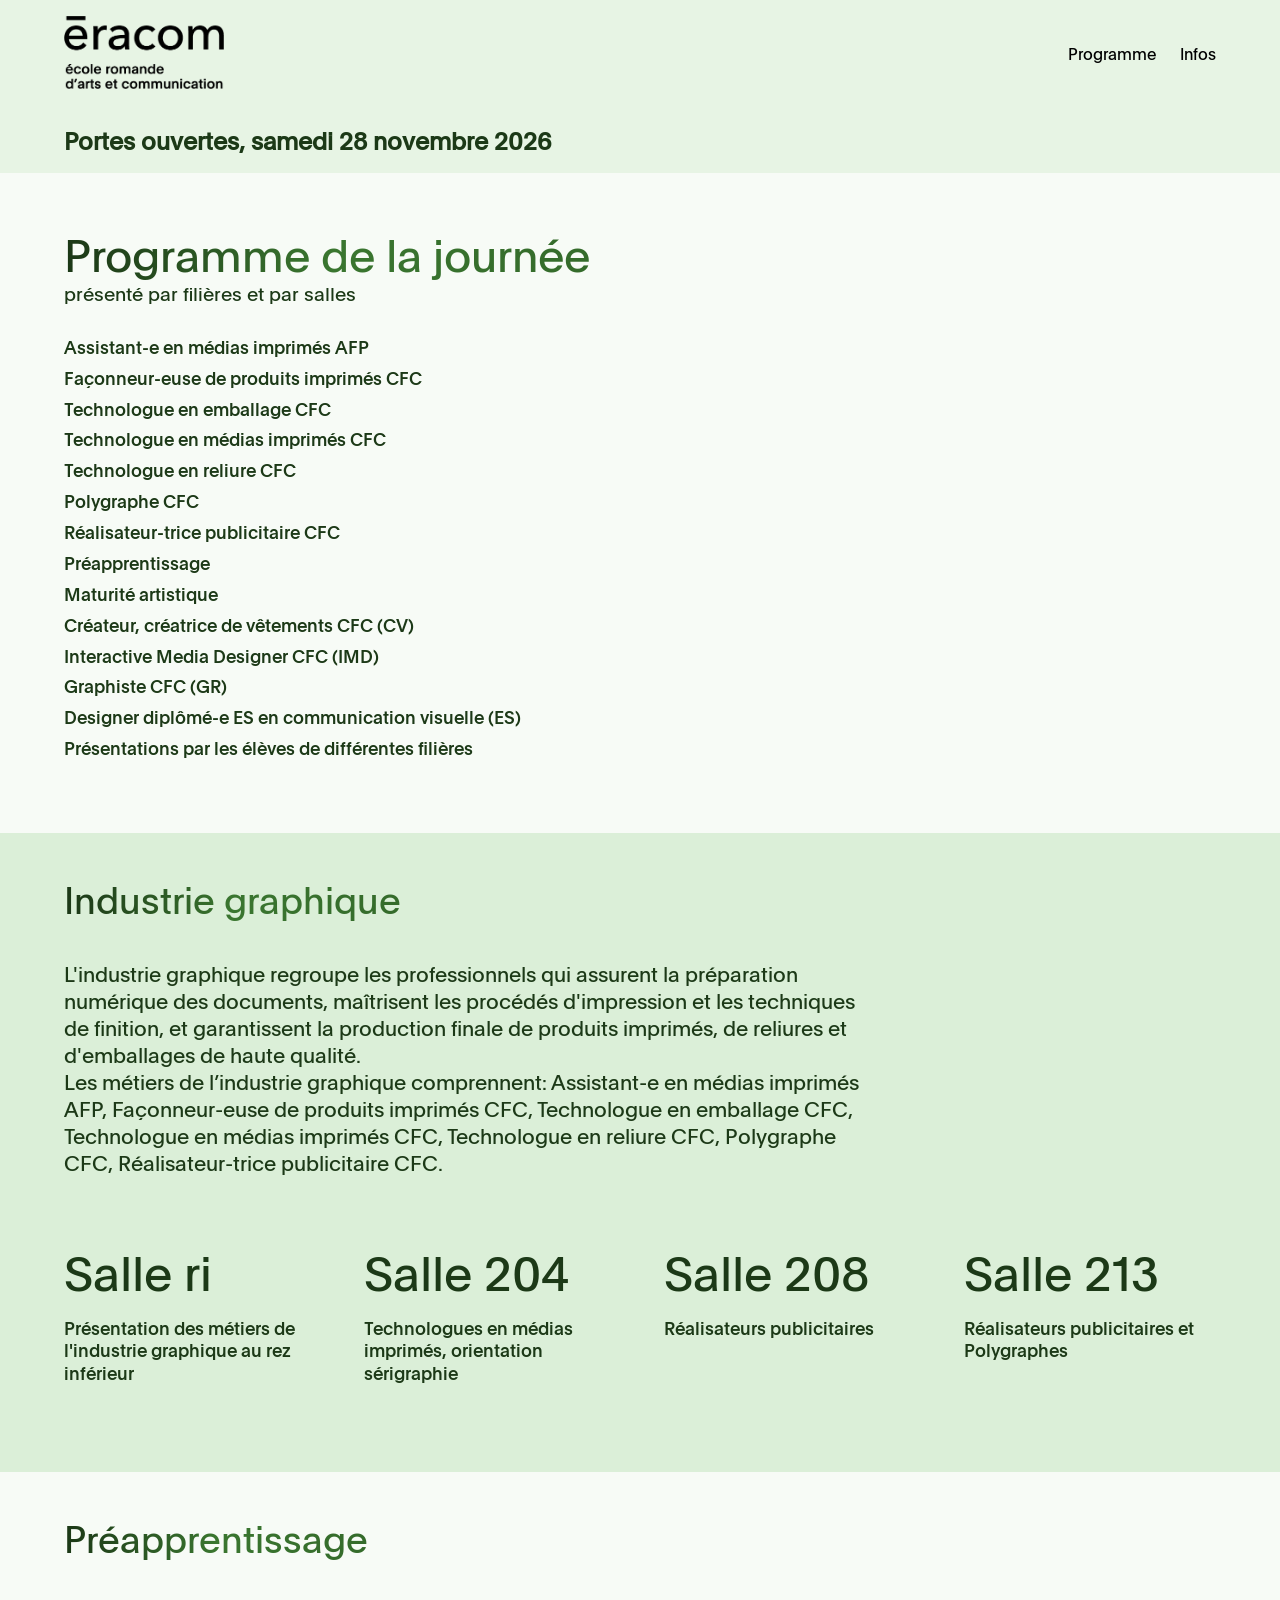
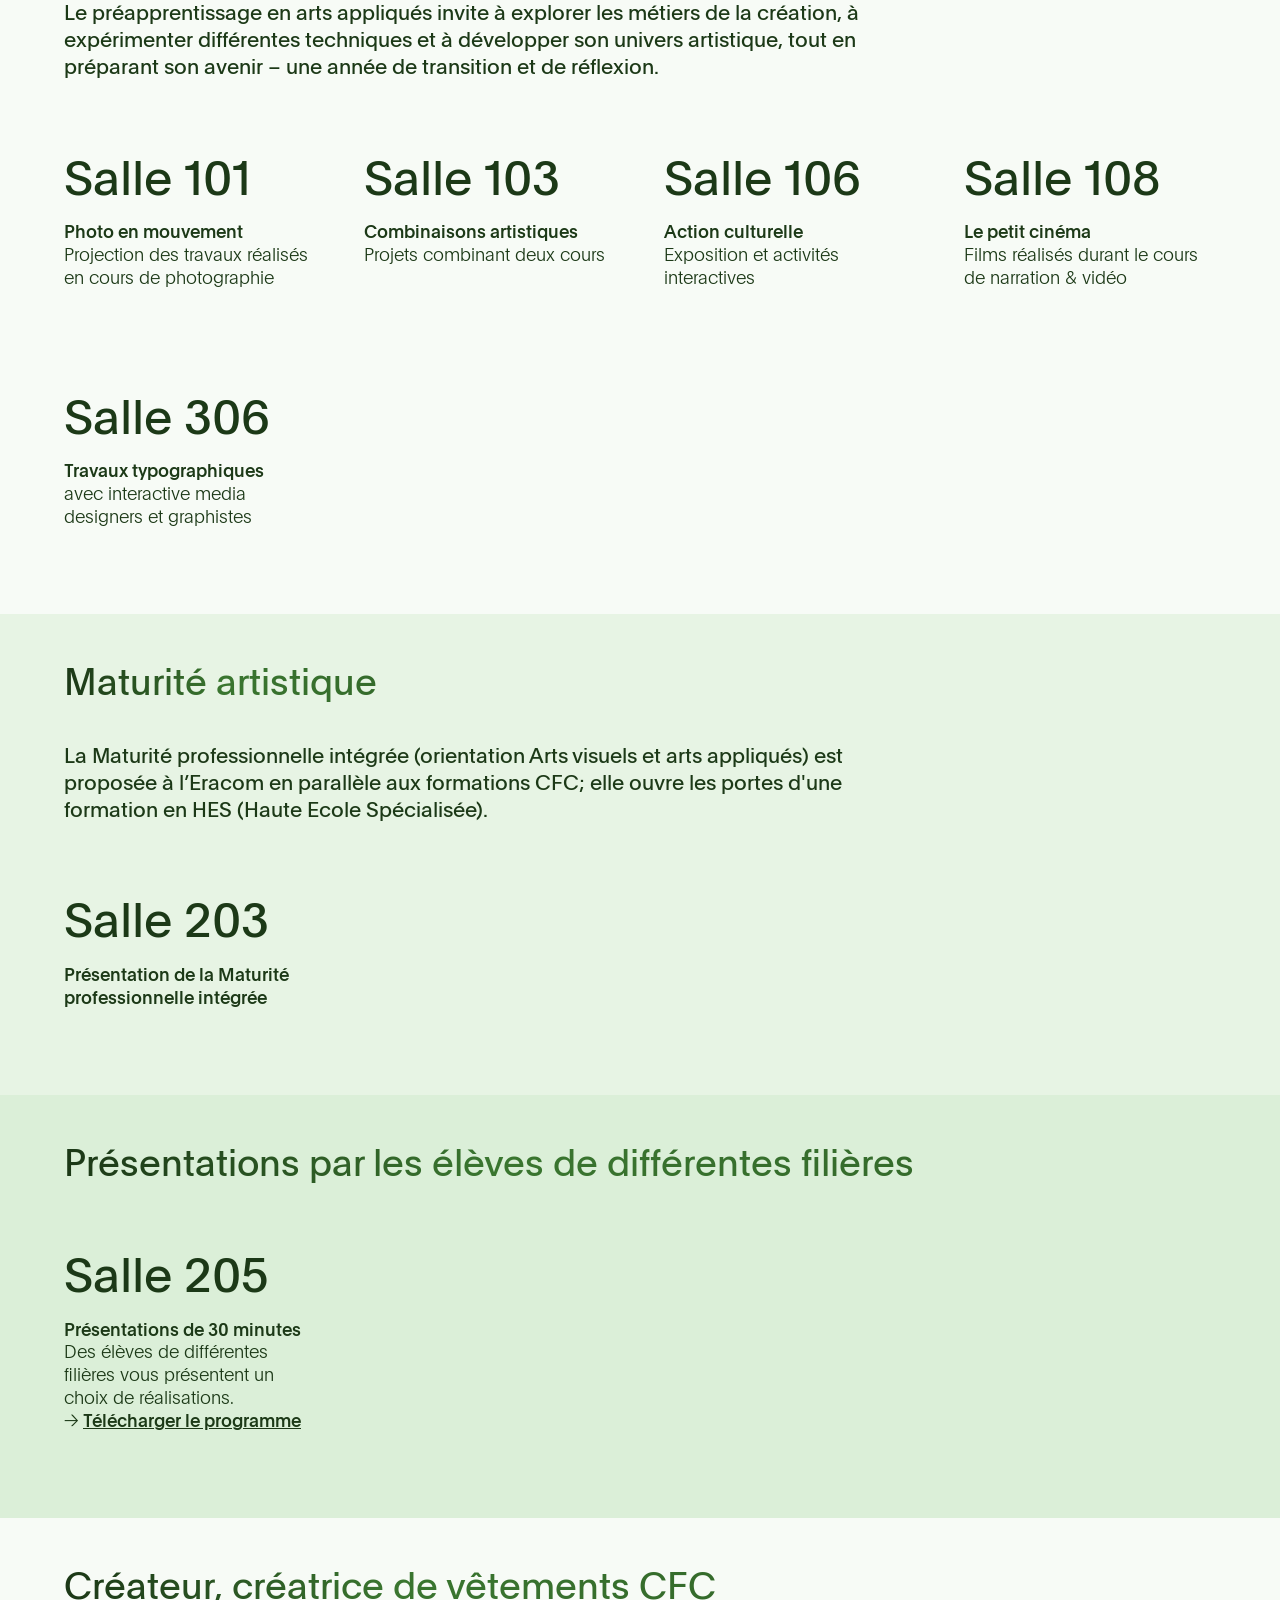
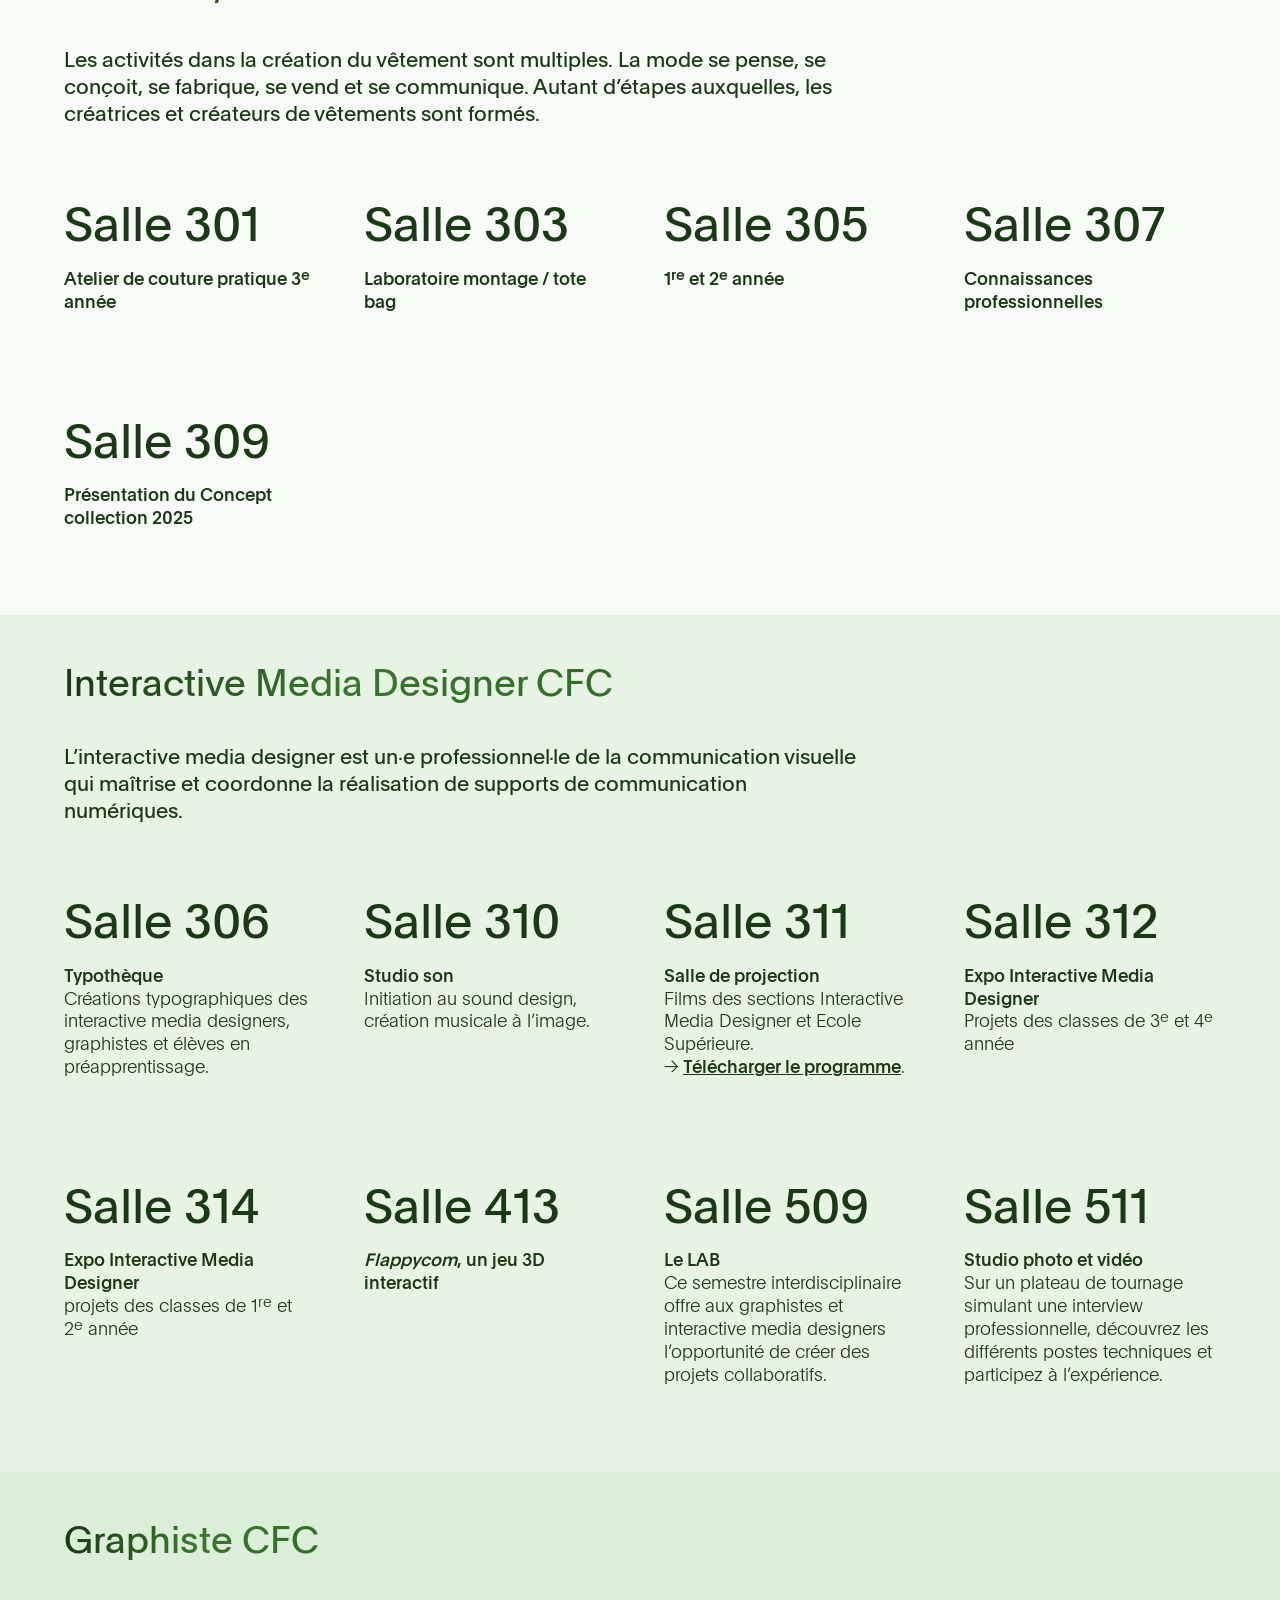
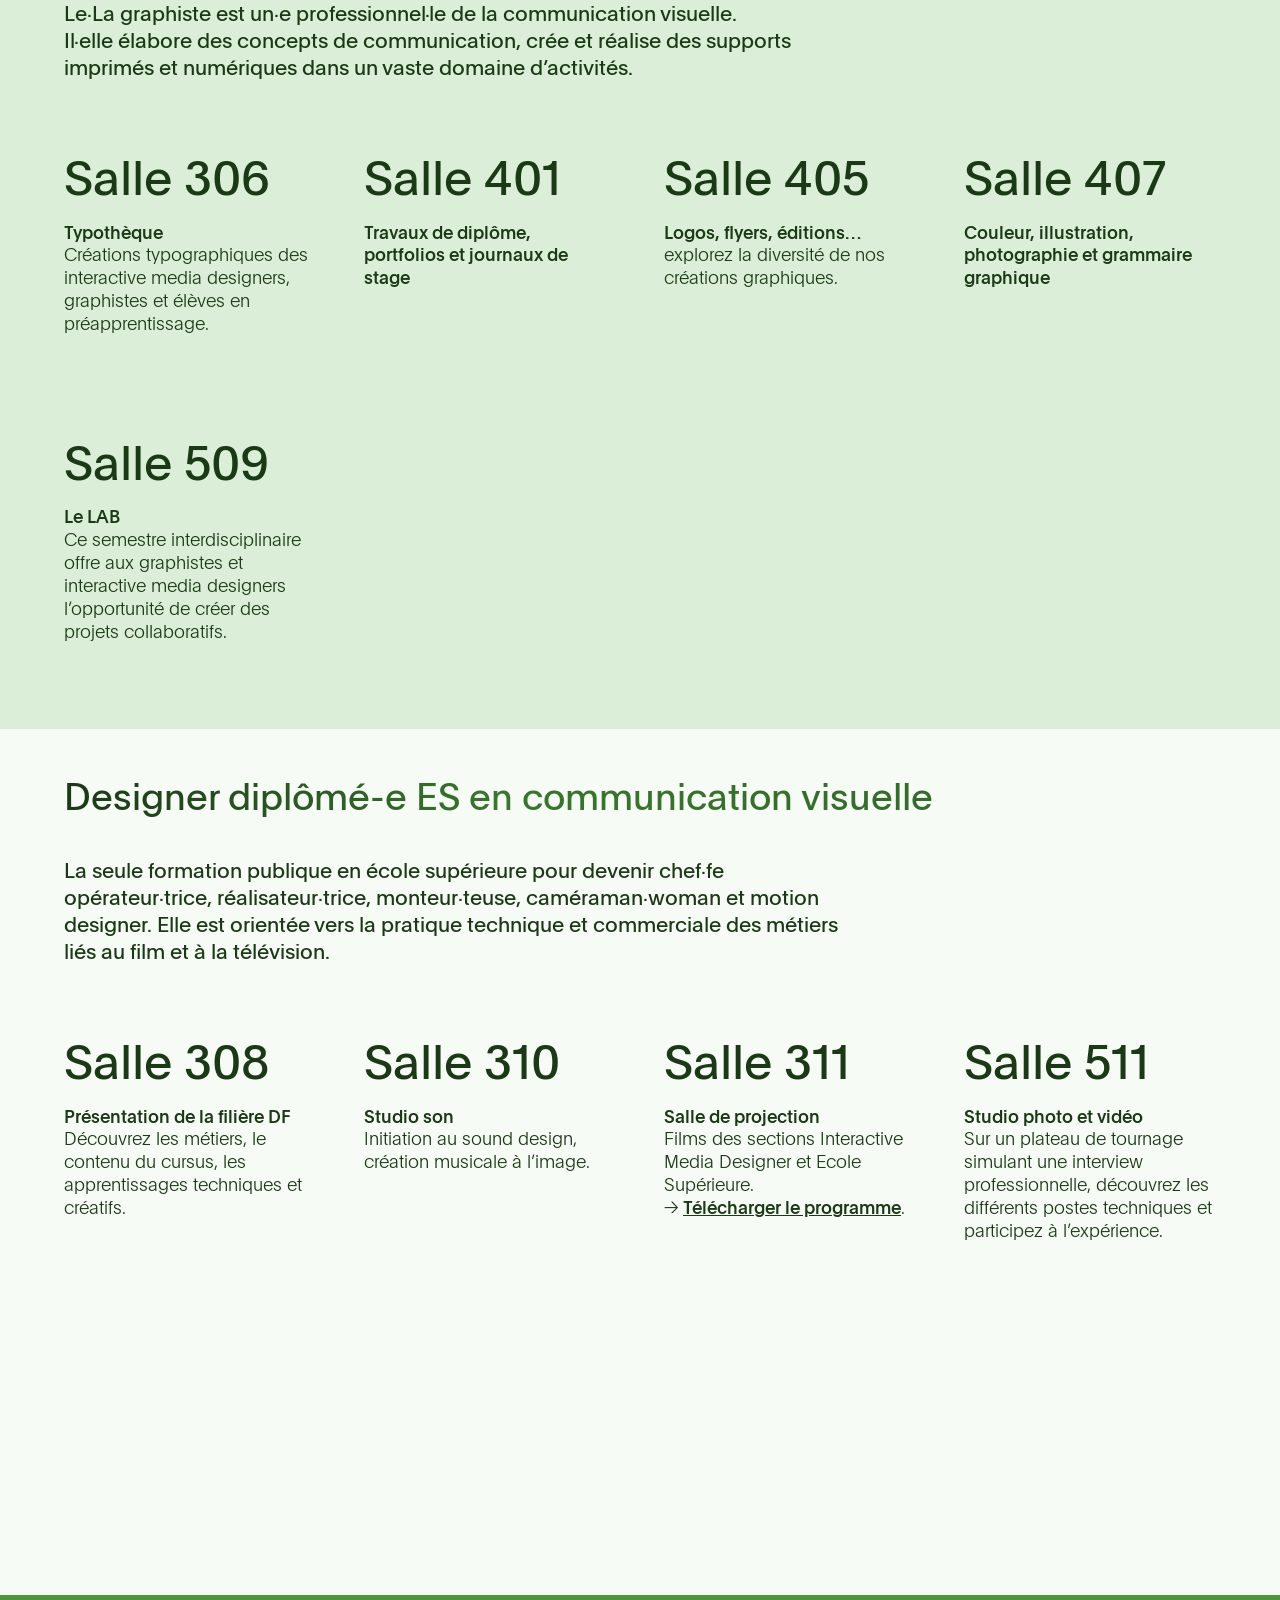
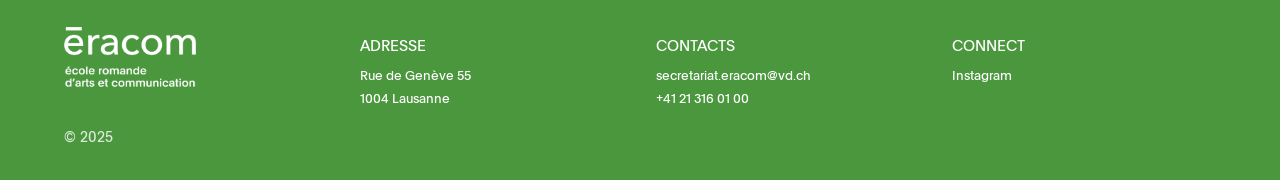
==== commit f0acaf92: "date…" ====
--- a/index.html
+++ b/index.html
@@ -22,7 +22,9 @@
       </nav>
     </header>
 
-    <section id="hero" class="hero"></section>
+    <section id="hero" class="hero">
+      <h1>Portes ouvertes, samedi 28 novembre 2026</h1>
+    </section>
 
     <main>
 
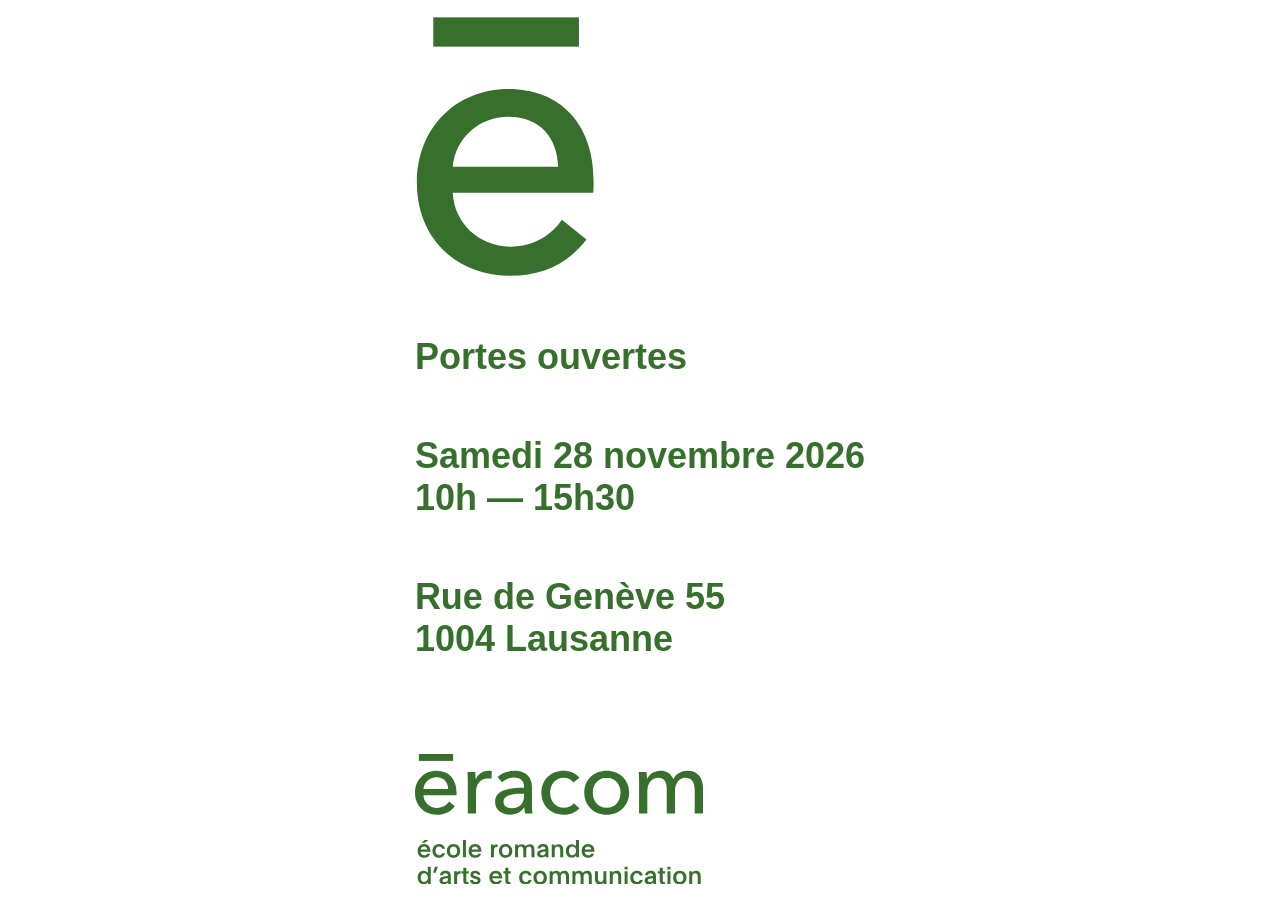
==== commit 018fdea0: "page de garde → index" ====
--- a/index.html
+++ b/index.html
@@ -1,540 +1,114 @@
-<!DOCTYPE html>
-<html lang="fr">
+<!doctype html>
+<html lang="en">
 <head>
-  <meta charset="UTF-8">
-  <title>Eracom - Portes ouvertes 2025</title>
-  <meta name="viewport" content="width=device-width, initial-scale=1.0">
-  <link rel="stylesheet" href="style.css">
+	<meta charset="UTF-8" />
+	<meta name="viewport" content="width=device-width, initial-scale=1.0" />
+	<title>Eracom Portes Ouvertes 28.11.2026</title>
+
+	<style>
+		/* - - - - - - - */
+		/* Reset */
+		* {
+			margin: 0;
+			padding: 0;
+			font: inherit;
+			box-sizing: border-box;
+		}
+		img, video, svg {
+			display: block;
+			max-width: 100%;
+		}
+
+		/* - - - - - - */
+		/* Typographie */
+		body {
+			font-family:
+			"HelveticaNeue-Light", "Helvetica Neue Light", "Helvetica Neue",
+			Helvetica, Arial, Roboto, sans-serif;
+		}
+
+		/* - - - - - - */
+		/* Couleur */
+		:root {
+			--maincolor: #37702d;
+		}
+		body{
+			color: var(--maincolor);
+		}
+
+
+		/* - - - - - - */
+		/* temp */
+		body {
+			font-size: clamp(1.25rem, 1.25vi + 1.25rem, 2.5rem);
+
+			height: 100svh;
+			max-height: 26em;
+
+			max-width: max-content;
+			margin: auto;
+
+			padding: 1rem;
+		}
+
+		body{
+			display: flex;
+			gap: 0.5em;
+			flex-direction: column;
+			justify-content: space-between;
+		}
+
+		a { color: inherit; text-decoration: none; }
+
+
+		div {
+			/* text-transform: uppercase; */
+			font-weight: 700;
+		}
+
+		svg g {
+			fill: var(--maincolor);
+		}
+
+		#E { width: 5em; }
+		#VD { width: 3em; } 
+		#Eracom { width: 8em; margin-top: 1em; }
+	
+		#VD { display: none; }
+
+</style>
 </head>
 <body>
 
-  <div class="page">
+	<div id="E">
+		<svg alt="Eracom" xmlns="http://www.w3.org/2000/svg" xmlns:xlink="http://www.w3.org/1999/xlink" version="1.1" id="Calque_1" x="0px" y="0px" viewBox="0 0 132 193" enable-background="new 0 0 132 193" xml:space="preserve"><g><rect x="13.41" y="1" width="106.83" height="21.48"/><path d="M130.73 129.71H27.7c0.82 22.19 19.45 39.46 42.19 39.46c17.54 0 30.42-8.77 37.81-19.73l18.08 14.52 c-13.97 18.08-32.88 26.58-55.9 26.58c-39.46 0-68.5-27.4-68.5-68.23c0-40.55 29.05-68.78 67.13-68.78 c38.36 0 62.47 26.03 62.47 67.4C131 123.68 131 126.7 130.73 129.71z M104.97 110.53c-0.55-20.55-12.6-36.72-36.44-36.72 c-22.19 0-39.18 16.44-40.83 36.72H104.97z"/></g></svg>
+	</div>
 
-    <header class="site-header">
-      <div class="site-header__logo">
-        <a href="https://eracom.ch" target="_blank">
-          <img src="assets/img/eracom_logo.png" alt="Logo de l’école" class="logo-img">
-        </a>
-      </div>
-      <nav class="site-header__nav">
-        <a class="nav-programme" href="#programme">Programme</a>
-        <a class="nav-infos" href="#infos">Infos</a>
-      </nav>
-    </header>
+	<div id="PO">
+		<p>Portes ouvertes</p>
+	</div>
 
-    <section id="hero" class="hero">
-      <h1>Portes ouvertes, samedi 28 novembre 2026</h1>
-    </section>
+	<div id="date">
+		<p>Samedi 28 novembre 2026</p>
+		<p>10h — 15h30</p>
+	</div>
 
-    <main>
+	<div id="lieu">
+		<a href='https://maps.google.com/?q=eracom+Rue+de+Genève+55+1004+Lausanne+Suisse'>
+			<a href='https://maps.apple.com/maps?q=eracom+Rue+de+Genève+55+1004+Lausanne+Suisse'>
+				Rue de Genève 55 <br />1004 Lausanne
+			</a>
+		</a>
+		<!-- https://stackoverflow.com/questions/9688607/how-to-open-a-mobile-devices-map-app-when-a-user-clicks-on-a-link -->
+	</div>
 
-      
+	<div id="Eracom">
+		<svg alrt="Eracom école romande d’arts et communication" xmlns="http://www.w3.org/2000/svg" xmlns:xlink="http://www.w3.org/1999/xlink" version="1.1" x="0px" y="0px" viewBox="0 0 955.66 432.8" enable-background="new 0 0 955.66 432.8" xml:space="preserve"><g><rect x="12.8" width="113.6" height="22.9"/><path d="M814.35 55.86c18.35 0 34.4 8.2 42.8 27.68c9.32-17.77 27.38-27.68 46.91-27.68 c35.54 0 51.6 25.4 51.6 56.23v85.66h-27.39v-76.62c0-22.43-6.7-42.25-30.59-42.25c-25.05 0-34.96 22.73-34.96 44.29v74.59 h-27.38v-82.16c0-21.56-7.28-36.71-29.14-36.71c-20.1 0-35.25 18.06-35.25 45.45v73.42h-27.38V89.37c0-7.28-0.29-20.69-1.17-29.72 h25.93c0.58 7 1.2 16.9 1.2 22.73h0.88C777.35 67.8 793.4 55.9 814.4 55.86z"/><path d="M636.04 201.54c-42.25 0-74.29-30.59-74.29-73.13c0-42.54 32.04-72.55 74.29-72.55s74.59 30 74.6 72.5 C710.63 170.9 678.3 201.5 636 201.54z M636.04 78.59c-29.43 0-46.03 23.6-46.03 49.82c0 26.2 16.6 50.1 46 50.1 c29.72 0 46.03-23.89 46.03-50.11C682.07 102.2 665.8 78.6 636 78.59z"/><path d="M525.32 94.61c-5.83-9.03-18.65-15.73-31.76-15.73c-28.55 0-45.16 23.31-45.16 49.8 c0 26.2 16.6 49.8 45.5 49.82c13.98 0 25.93-5.83 33.21-15.15l18.36 16.61c-11.66 13.4-29.43 21.56-51.57 21.6 c-42.54 0-74.29-28.84-74.29-72.84c0-43.41 31.47-72.84 73.71-72.84c19.52 0 40.5 7.9 51.9 22.72L525.32 94.61z"/><path d="M361.87 108.31c0-20.4-13.69-30.3-34.09-30.3c-15.44 0-30.01 6.7-39.33 16.02l-14.57-17.48 c13.4-12.82 34.09-20.69 56.52-20.69c39.62 0 57.7 23.6 57.7 54.19v60.31c0 9.3 0.6 20.7 2 27.39h-24.77 c-1.46-6.12-2.33-13.4-2.33-19.81h-0.87c-9.91 14.86-25.64 23.31-46.32 23.31c-21.85 0-50.11-10.78-50.11-42.54 c0-41.66 49.53-46.62 96.14-46.62V108.31z M355.17 131.91c-27.1 0-61.48 2.91-61.48 26.22c0 16.3 14.6 21.6 28.3 21.6 c25.64 0 39.92-17.19 39.92-40.5v-7.28H355.17z"/><path d="M137.52 136.86H27.97c0.87 23.6 20.7 42 44.9 41.95c18.65 0 32.34-9.32 40.21-20.98l19.23 15.4 c-14.86 19.23-34.96 28.26-59.43 28.26C30.88 201.5 0 172.4 0 128.99c0-43.12 30.88-73.13 71.38-73.13 c40.79 0 66.4 27.7 66.4 71.67C137.81 130.4 137.8 133.7 137.5 136.86z M110.13 116.47c-0.58-21.85-13.4-39.04-38.75-39.04 c-23.6 0-41.66 17.48-43.41 39.04H110.13z"/><path d="M173.94 59.65h25.93c0.58 7 1.2 17.5 1.2 23.31h0.87c7.57-16.02 23.6-27.09 42.25-27.09 c3.79 0 7.6 0.3 10.8 1.17l-1.17 25.35c-3.5-0.87-8.16-1.46-12.53-1.46c-26.22 0-38.75 21.27-38.75 44.28v72.55h-27.39V89.37 C175.11 82.1 174.8 68.7 173.9 59.65z"/><path d="M18.6 324.03c0.65 6.9 5.3 11.9 12.2 11.95c4.76 0 7.91-2.02 9.69-5.25h9.93 c-2.58 7.75-9.61 13.4-19.86 13.4c-13.24 0-21.8-9.37-21.8-22.6c0-12.92 8.72-22.52 21.64-22.52c13.56 0 20.7 10.1 20.8 22.4 c0 1.45-0.08 2.5-0.08 2.66L18.6 324.03z M41.29 317.01c-0.65-5.81-4.68-10.33-10.98-10.33c-6.13 0-10.57 3.63-11.38 10.33H41.29z M32.97 294.73H22.32l9.2-9.61H44.2L32.97 294.73z"/><path d="M99.58 329.28c-2.34 8.48-9.04 14.85-19.94 14.85c-13.4 0-21.64-9.53-21.64-22.52 C58 308.7 66.6 299 79.8 299c10.98 0 17.8 6.5 19.9 15.5H89.41c-1.7-4.44-4.68-7.27-9.77-7.27c-7.11 0-11.55 5.97-11.55 14.2 c0 8.7 4.4 14.5 11.9 14.53c4.84 0 8.23-2.66 9.85-6.7H99.58z"/><path d="M150.04 321.69c0 13.08-8.64 22.44-22.36 22.44c-13.65 0-21.96-9.44-21.96-22.44 c0-13.32 8.8-22.68 22.12-22.68C141.24 299 150 308.4 150 321.69z M115.81 321.61c0 8.6 4.4 14.3 11.9 14.3 c7.51 0 11.95-5.65 11.95-14.29c0-8.4-4.52-14.37-11.95-14.37C120.33 307.2 115.8 313.2 115.8 321.61z"/><path d="M159.08 285.12h9.85v57.72h-9.85V285.12z"/><path d="M187.82 324.03c0.65 6.9 5.3 11.9 12.2 11.95c4.76 0 7.91-2.02 9.69-5.25h9.93 c-2.58 7.75-9.61 13.4-19.86 13.4c-13.24 0-21.8-9.37-21.8-22.6c0-12.92 8.72-22.52 21.64-22.52c13.56 0 20.7 10.1 20.8 22.4 c0 1.45-0.08 2.5-0.08 2.66L187.82 324.03z M210.51 317.01c-0.65-5.81-4.68-10.33-10.98-10.33c-6.14 0-10.58 3.63-11.38 10.3 H210.51z"/><path d="M261.29 300.37v2.91c0 1 0 1.94-0.08 2.83c1.45-4.28 5.41-6.7 10.25-6.7c1.05 0 1.8 0.1 2.3 0.2 v9.36c-0.73-0.24-1.86-0.32-2.83-0.32c-7.67 0-9.04 5.49-9.04 14.21v20.02h-9.85v-34.79c0-2.66 0-5.09-0.08-7.67H261.29z"/><path d="M322.97 321.69c0 13.08-8.64 22.44-22.36 22.44c-13.65 0-21.96-9.44-21.96-22.44 c0-13.32 8.8-22.68 22.12-22.68C314.17 299 323 308.4 323 321.69z M288.74 321.61c0 8.6 4.4 14.3 11.9 14.3 c7.51 0 11.95-5.65 11.95-14.29c0-8.4-4.52-14.37-11.95-14.37C293.26 307.2 288.7 313.2 288.7 321.61z"/><path d="M341.46 303.12c0 0.9 0 1.7-0.08 2.67c2.18-3.72 6.46-6.7 12.76-6.7c5.97 0 10.2 2.6 12.7 7.2 c2.5-3.63 6.86-7.18 14.29-7.18c9.77 0 15.3 6.3 15.3 17.44v26.32h-9.85v-22.6c0-8.72-2.34-12.92-8.16-12.92 c-6.05 0-9.2 4.68-9.2 10.98v24.54h-9.85v-22.85c0-8.56-2.34-12.67-8.24-12.67c-6.54 0-9.12 5.09-9.12 11.87v23.65h-9.85V307 c0-2.26 0-4.28-0.08-6.54h9.44V303.12z"/><path d="M434.14 342.84c-0.16-1.21-0.24-2.83-0.24-4.92c-3.23 3.63-7.51 5.73-13.72 5.7 c-8.72 0-15.18-4.6-15.18-12.6c0-5.65 3.88-9.12 9.04-11.14c5.81-2.26 15.26-3.23 19.13-3.47c0-6.86-2.75-9.69-8.31-9.69 c-5.57 0-8.07 2.9-8.56 6.86h-9.69c0.81-7.91 6.94-14.53 18.49-14.53c11.46 0 17.6 5 17.6 18.89v13.16c0 6 0.1 8.5 0.6 11.7 H434.14z M431.32 323.46c-10.57 1.29-15.82 2.42-15.82 7.27c0 3.8 3.1 5.7 7.4 5.65c7.02 0 10.33-4.2 10.33-11.38v-1.78 L431.32 323.46z"/><path d="M463.21 303.04c0 0.9 0 1.77-0.08 2.66c0 0.1 0 0.1 0.1 0.08c2.58-3.88 6.7-6.7 13.24-6.7 c9.69 0 15.3 6.5 15.3 17.44v26.32h-9.85v-21.88c0-8.32-2.02-13.65-8.64-13.65c-6.7 0-9.61 5.25-9.61 11.87v23.65h-9.85v-36 c0-2.18 0-4.28-0.08-6.46h9.44V303.04z"/><path d="M534.81 342.84v-5.97c-2.42 3.72-7.34 6.94-14.61 6.94c-11.55 0-19.54-9.04-19.54-22.28 c0-12.84 7.67-22.44 19.78-22.44c6.7 0 11.6 3.3 13.9 6.78c-0.08-2.99-0.08-5.49-0.08-8.39v-12.35h9.85v57.72H534.81z M510.76 321.69c0 8.1 4.4 14.1 11.7 14.13c7.67 0 12.27-6.13 12.27-14.45c0-8.15-5.09-14.13-12.19-14.13 C515.12 307.2 510.8 313.6 510.8 321.69z"/><path d="M562.91 324.03c0.65 6.9 5.3 11.9 12.2 11.95c4.76 0 7.91-2.02 9.68-5.25h9.93 c-2.58 7.75-9.61 13.4-19.86 13.4c-13.24 0-21.8-9.37-21.8-22.6c0-12.92 8.72-22.52 21.64-22.52c13.56 0 20.7 10.1 20.8 22.4 c0 1.45-0.08 2.5-0.08 2.66L562.91 324.03z M585.6 317.01c-0.65-5.81-4.68-10.33-10.98-10.33c-6.14 0-10.58 3.63-11.38 10.33H585.6 z"/><path d="M42.9 431.51v-5.98c-2.42 3.72-7.34 6.94-14.61 6.94c-11.55 0-19.54-9.04-19.54-22.28 c0-12.84 7.67-22.44 19.78-22.44c6.7 0 11.6 3.3 13.9 6.78c-0.08-2.99-0.08-5.49-0.08-8.39v-12.35h9.85v57.72H42.9z M18.85 410.36c0 8.1 4.4 14.1 11.7 14.13c7.67 0 12.27-6.14 12.27-14.45c0-8.15-5.09-14.13-12.19-14.13 C23.21 395.9 18.9 402.3 18.9 410.36z"/><path d="M68.66 394.38h-8.48L66 373.79h9.85L68.66 394.38z"/><path d="M110.24 431.51c-0.16-1.21-0.24-2.83-0.24-4.93c-3.23 3.63-7.51 5.73-13.72 5.7 c-8.72 0-15.18-4.6-15.18-12.59c0-5.65 3.88-9.12 9.04-11.14c5.81-2.26 15.26-3.23 19.13-3.47c0-6.86-2.74-9.69-8.31-9.69 c-5.57 0-8.07 2.91-8.56 6.86h-9.69c0.81-7.91 6.94-14.53 18.49-14.53c11.46 0 17.6 5 17.6 18.89v13.16 c0 6 0.1 8.5 0.6 11.71H110.24z M107.41 412.14c-10.57 1.29-15.82 2.42-15.82 7.27c0 3.8 3.1 5.7 7.4 5.7 c7.02 0 10.33-4.2 10.33-11.38v-1.78L107.41 412.14z"/><path d="M139.06 389.05v2.91c0 1 0 1.94-0.08 2.83c1.45-4.28 5.41-6.7 10.25-6.7c1.05 0 1.8 0.1 2.3 0.2 v9.36c-0.73-0.24-1.86-0.32-2.83-0.32c-7.67 0-9.04 5.49-9.04 14.21v20.02h-9.85v-34.79c0-2.66 0-5.08-0.08-7.67H139.06z"/><path d="M170.14 389.13h7.91v7.35h-7.91v23.33c0 4 1.9 5.2 5.1 5.25c0.89 0 1.61-0.08 2.02-0.16v7.27 c-0.81 0.16-2.02 0.32-3.79 0.32c-7.99 0-13.16-2.58-13.16-10.98v-25.03h-6.38v-7.35h6.38v-11.46h9.85V389.13z"/><path d="M191.7 418.11c1.13 4.2 4.4 6.8 9.2 6.78c4.2 0 7.51-2.02 7.51-5.25c0-2.99-3.15-3.79-7.51-5l-4.68-1.29 c-6.86-1.86-12.35-4.76-12.35-12.51c0-7.75 6.86-13.08 16.31-13.08c9.12 0 16 4.8 16.7 13.24h-8.72 c-1.21-3.47-4.04-5.41-8.23-5.41c-4.36 0-6.54 2.1-6.54 4.68c0 2.8 2.3 3.7 6.5 4.84l4.68 1.21c8.72 2.3 13 5.2 13 12.5 c0 8.39-7.02 13.96-16.87 13.96c-10.5 0-16.71-4.76-18.33-14.69H191.7z"/><path d="M256.53 412.7c0.65 6.9 5.3 11.9 12.2 11.95c4.76 0 7.91-2.02 9.69-5.25h9.93 c-2.58 7.75-9.61 13.4-19.86 13.4c-13.24 0-21.8-9.37-21.8-22.6c0-12.92 8.72-22.52 21.64-22.52c13.56 0 20.7 10.1 20.8 22.4 c0 1.45-0.08 2.5-0.08 2.66L256.53 412.7z M279.21 405.68c-0.65-5.81-4.68-10.33-10.98-10.33c-6.13 0-10.57 3.63-11.38 10.3 H279.21z"/><path d="M309.65 389.13h7.91v7.35h-7.91v23.33c0 4 1.9 5.2 5.1 5.25c0.89 0 1.61-0.08 2.02-0.16v7.27 c-0.81 0.16-2.02 0.32-3.79 0.32c-7.99 0-13.16-2.58-13.16-10.98v-25.03h-6.38v-7.35h6.38v-11.46h9.85V389.13z"/><path d="M387.15 417.95c-2.34 8.48-9.04 14.85-19.94 14.85c-13.4 0-21.63-9.53-21.63-22.52 c0-12.92 8.64-22.61 21.79-22.61c10.98 0 17.8 6.5 19.9 15.5h-10.25c-1.7-4.44-4.68-7.27-9.77-7.27 c-7.11 0-11.55 5.98-11.55 14.21c0 8.7 4.4 14.5 11.9 14.53c4.84 0 8.23-2.66 9.85-6.7H387.15z"/><path d="M437.61 410.36c0 13.08-8.64 22.44-22.36 22.44c-13.65 0-21.96-9.44-21.96-22.44 c0-13.32 8.8-22.68 22.12-22.68C428.81 387.7 437.6 397 437.6 410.36z M403.38 410.28c0 8.6 4.4 14.3 11.9 14.3 c7.51 0 11.95-5.65 11.95-14.29c0-8.4-4.52-14.37-11.95-14.37C407.9 395.9 403.4 401.9 403.4 410.28z"/><path d="M456.1 391.79c0 0.9 0 1.69-0.08 2.67c2.18-3.72 6.46-6.7 12.76-6.7c5.97 0 10.2 2.6 12.7 7.2 c2.5-3.63 6.86-7.18 14.29-7.18c9.77 0 15.3 6.3 15.3 17.44v26.32h-9.85v-22.6c0-8.72-2.34-12.92-8.16-12.92 c-6.05 0-9.2 4.68-9.2 10.98v24.54h-9.85v-22.85c0-8.56-2.34-12.67-8.24-12.67c-6.54 0-9.12 5.08-9.12 11.87v23.65h-9.85v-35.84 c0-2.26 0-4.28-0.08-6.54h9.44V391.79z"/><path d="M531.67 391.79c0 0.9 0 1.69-0.08 2.67c2.18-3.72 6.46-6.7 12.75-6.7c5.97 0 10.2 2.6 12.7 7.2 c2.5-3.63 6.86-7.18 14.29-7.18c9.77 0 15.3 6.3 15.3 17.44v26.32h-9.85v-22.6c0-8.72-2.34-12.92-8.16-12.92 c-6.05 0-9.2 4.68-9.2 10.98v24.54h-9.85v-22.85c0-8.56-2.34-12.67-8.24-12.67c-6.54 0-9.12 5.08-9.12 11.87v23.65h-9.85v-35.84 c0-2.26 0-4.28-0.08-6.54h9.44V391.79z"/><path d="M625.72 428.52v-3.07c-2.5 4.36-6.86 7.18-13.16 7.18c-9.53 0-15.34-5.65-15.34-18.49v-25.03h9.85v22.6 c0 7.5 2 12.8 8.7 12.76c7.67 0 9.37-6.54 9.37-13.16v-22.2h9.85v36.01c0 2.2 0 4.4 0.1 6.38h-9.36V428.52z"/><path d="M655.75 391.71c0 0.9 0 1.77-0.08 2.66c0 0.1 0 0.1 0.1 0.08c2.58-3.88 6.7-6.7 13.24-6.7 c9.69 0 15.3 6.5 15.3 17.44v26.32h-9.85v-21.88c0-8.32-2.02-13.64-8.64-13.64c-6.7 0-9.61 5.25-9.61 11.87v23.65h-9.85v-36 c0-2.18 0-4.28-0.08-6.46h9.44V391.71z"/><path d="M695.4 373.79h10.09v9.2H695.4V373.79z M705.41 389.13v42.38h-9.85v-42.38H705.41z"/><path d="M756.03 417.95c-2.34 8.48-9.04 14.85-19.94 14.85c-13.4 0-21.64-9.53-21.64-22.52 c0-12.92 8.64-22.61 21.8-22.61c10.98 0 17.8 6.5 19.9 15.5h-10.25c-1.7-4.44-4.68-7.27-9.77-7.27 c-7.11 0-11.55 5.98-11.55 14.21c0 8.7 4.4 14.5 11.9 14.53c4.84 0 8.23-2.66 9.85-6.7H756.03z"/><path d="M791.07 431.51c-0.16-1.21-0.24-2.83-0.24-4.93c-3.23 3.63-7.51 5.73-13.72 5.7 c-8.72 0-15.18-4.6-15.18-12.59c0-5.65 3.88-9.12 9.04-11.14c5.81-2.26 15.26-3.23 19.13-3.47c0-6.86-2.75-9.69-8.31-9.69 c-5.57 0-8.07 2.91-8.56 6.86h-9.68c0.81-7.91 6.94-14.53 18.49-14.53c11.46 0 17.6 5 17.6 18.89v13.16 c0 6 0.1 8.5 0.6 11.71H791.07z M788.24 412.14c-10.58 1.29-15.82 2.42-15.82 7.27c0 3.8 3.1 5.7 7.4 5.7 c7.02 0 10.33-4.2 10.33-11.38v-1.78L788.24 412.14z"/><path d="M822.07 389.13h7.91v7.35h-7.91v23.33c0 4 1.9 5.2 5.1 5.25c0.89 0 1.61-0.08 2.02-0.16v7.27 c-0.81 0.16-2.02 0.32-3.79 0.32c-7.99 0-13.16-2.58-13.16-10.98v-25.03h-6.38v-7.35h6.38v-11.46h9.85V389.13z"/><path d="M837.65 373.79h10.09v9.2h-10.09V373.79z M847.66 389.13v42.38h-9.85v-42.38H847.66z"/><path d="M901.02 410.36c0 13.08-8.64 22.44-22.36 22.44c-13.65 0-21.96-9.44-21.96-22.44 c0-13.32 8.8-22.68 22.12-22.68C892.22 387.7 901 397 901 410.36z M866.79 410.28c0 8.6 4.4 14.3 11.9 14.3 c7.51 0 11.95-5.65 11.95-14.29c0-8.4-4.52-14.37-11.95-14.37C871.31 395.9 866.8 401.9 866.8 410.28z"/><path d="M919.51 391.71c0 0.9 0 1.77-0.08 2.66c0 0.1 0 0.1 0.1 0.08c2.58-3.88 6.7-6.7 13.24-6.7 c9.69 0 15.3 6.5 15.3 17.44v26.32h-9.85v-21.88c0-8.32-2.02-13.64-8.64-13.64c-6.7 0-9.61 5.25-9.61 11.87v23.65h-9.85v-36 c0-2.18 0-4.28-0.08-6.46h9.44V391.71z"/></g></svg>
+	</div>
 
-      <section class="formations">
+	<div id="VD">
+		<svg xmlns="http://www.w3.org/2000/svg" viewBox="0 0 138.65676 46.55573"><g><path d="M44.29836,13.98779a3.57332,3.57332,0,0,1-3.636-2.53595,8.27871,8.27871,0,0,1-.302-2.493,8.493,8.493,0,0,1,.302-2.514,3.57414,3.57414,0,0,1,3.636-2.537,3.53645,3.53645,0,0,1,3.15,1.642.68989.68989,0,0,1,.094.37305.5797.5797,0,0,1-.585.586.69274.69274,0,0,1-.588-.347,2.33669,2.33669,0,0,0-2.071-1.003,2.29071,2.29071,0,0,0-2.375,1.689,6.50887,6.50887,0,0,0-.252,2.111,6.423,6.423,0,0,0,.251,2.087,2.28911,2.28911,0,0,0,2.376,1.691,2.34037,2.34037,0,0,0,2.074-1.004.68182.68182,0,0,1,.585-.345.57965.57965,0,0,1,.585.586.68052.68052,0,0,1-.095.374,3.53413,3.53413,0,0,1-3.149,1.64"/><path d="M51.81835,13.98828c-2.032,0-3.344-1.142-3.344-2.907,0-1.888,1.314-2.927,3.7-2.927h2.421l.009-.684c0-1.655-.681-2.331-2.351-2.331a4.372,4.372,0,0,0-2.106.581.82334.82334,0,0,1-.432.133.57962.57962,0,0,1-.607-.605.68866.68866,0,0,1,.257-.519,5.05409,5.05409,0,0,1,2.947-.82c2.418,0,3.542,1.106,3.542,3.482v3.829a1.783,1.783,0,0,0,.187.963l.375.712a.8237.8237,0,0,1,.094.348.61723.61723,0,0,1-.666.624.67349.67349,0,0,1-.61-.389l-.396-.655a3.78416,3.78416,0,0,1-3.02,1.165m.514-4.643c-1.8,0-2.568.52-2.568,1.736,0,1.384,1.213,1.675,2.232,1.675,1.608,0,2.608-.763,2.608-1.992v-1.409Z"/><path d="M64.98966,13.86768a.61759.61759,0,0,1-.645-.684V7.8877c0-1.836-.774-2.729-2.371-2.729a2.3916,2.3916,0,0,0-2.469,2.53v5.495a.64611.64611,0,1,1-1.29,0v-8.471a.64622.64622,0,1,1,1.29,0v.339a3.2869,3.2869,0,0,1,2.707-1.143c2.143,0,3.423,1.391,3.423,3.72v5.555a.61709.61709,0,0,1-.645.684"/><path d="M71.01956,13.84888h-.257c-1.82,0-2.529-.743-2.529-2.64795V5.2879l-.785-.009a.58716.58716,0,1,1,0-1.172h.774l.011-2.429a.64623.64623,0,1,1,1.29,0v2.419l1.516.01a.58722.58722,0,1,1,0,1.172h-1.507l-.009,5.882c0,1.142.307,1.437,1.496,1.437a.62666.62666,0,1,1,0,1.251"/><path d="M76.45465,13.988a3.59694,3.59694,0,0,1-3.636-2.535,8.02176,8.02176,0,0,1-.322-2.514,7.93862,7.93862,0,0,1,.322-2.494,3.88911,3.88911,0,0,1,7.293,0,7.96766,7.96766,0,0,1,.322,2.494,8.03389,8.03389,0,0,1-.322,2.512,3.612,3.612,0,0,1-3.657,2.537m0-8.829a2.38562,2.38562,0,0,0-2.395,1.69,6.33751,6.33751,0,0,0-.252,2.09,6.39211,6.39211,0,0,0,.252,2.107,2.55624,2.55624,0,0,0,4.81,0,6.38427,6.38427,0,0,0,.253-2.107,6.32966,6.32966,0,0,0-.253-2.09,2.36962,2.36962,0,0,0-2.415-1.69"/><path d="M89.01225,13.86768a.61759.61759,0,0,1-.645-.684V7.8877c0-1.836-.776-2.729-2.372-2.729a2.39215,2.39215,0,0,0-2.469,2.53v5.495a.64564.64564,0,1,1-1.289,0v-8.471a.64575.64575,0,1,1,1.289,0v.339a3.28958,3.28958,0,0,1,2.707-1.143c2.144,0,3.423,1.391,3.423,3.72v5.555a.61686.61686,0,0,1-.644.684"/><path d="M98.55974,13.988a3.32781,3.32781,0,0,1-3.359-2.416,8.37922,8.37922,0,0,1-.342-2.633,8.41025,8.41025,0,0,1,.341-2.612,3.32792,3.32792,0,0,1,3.36-2.419,3.148,3.148,0,0,1,2.747,1.157V.686a.64576.64576,0,1,1,1.289,0V13.184a.6457.6457,0,1,1-1.289,0v-.353a3.14913,3.14913,0,0,1-2.747,1.157m.178-8.829a2.2792,2.2792,0,0,0-2.317,1.632,6.68024,6.68024,0,0,0-.252,2.148,6.68231,6.68231,0,0,0,.252,2.167,2.27757,2.27757,0,0,0,2.317,1.63,2.25045,2.25045,0,0,0,2.336-1.571,8.18316,8.18316,0,0,0,.233-2.226,8.232,8.232,0,0,0-.234-2.21,2.251,2.251,0,0,0-2.335-1.57"/><path d="M108.41785,13.98907a3.57984,3.57984,0,0,1-3.716-2.556,7.60033,7.60033,0,0,1-.303-2.494,7.76218,7.76218,0,0,1,.303-2.494,3.83047,3.83047,0,0,1,7.211,0,7.19229,7.19229,0,0,1,.304,2.295.58011.58011,0,0,1-.607.605h-5.891a4.46052,4.46052,0,0,0,.183,1.62305,2.48656,2.48656,0,0,0,2.574,1.76794,3.17779,3.17779,0,0,0,2.482-1.038.68949.68949,0,0,1,.475-.231.56406.56406,0,0,1,.586.566.67081.67081,0,0,1-.144.426,4.27843,4.27843,0,0,1-3.457,1.53m-.12-8.87a2.35961,2.35961,0,0,0-2.415,1.71106,4.234,4.234,0,0,0-.173,1.31494l5.187.009a4.02579,4.02579,0,0,0-.163-1.324,2.37417,2.37417,0,0,0-2.436-1.71106"/><path d="M49.74256,44.33459l-8.997-23.405a2.5,2.5,0,0,1-.172-.853,1.44984,1.44984,0,0,1,1.538-1.482,1.53822,1.53822,0,0,1,1.481,1.139l8.2,21.411h.056l8.03-21.411a1.53523,1.53523,0,0,1,1.48-1.139,1.44985,1.44985,0,0,1,1.538,1.482,2.51724,2.51724,0,0,1-.17.853l-8.997,23.405c-.513,1.423-1.026,1.879-1.995,1.879-.968,0-1.481-.456-1.992-1.879"/><path d="M86.73285,44.73346a1.46786,1.46786,0,0,1-1.595,1.48,1.61827,1.61827,0,0,1-1.48-.968l-1.309-2.164h-.115c-1.993,2.222-4.385,3.474-8.656,3.474-5.237,0-9.281-2.847-9.281-8.03,0-5.352,3.758-8.086,10.306-8.086h6.948a.30157.30157,0,0,0,.342-.341v-1.937c0-4.498-1.709-7.004-7.061-7.004a12.8174,12.8174,0,0,0-6.207,1.709,2.021,2.021,0,0,1-1.082.341,1.34344,1.34344,0,0,1-1.423-1.424,1.68265,1.68265,0,0,1,.625-1.252,14.00268,14.00268,0,0,1,8.256-2.278c6.721,0,9.853,3.018,9.853,9.68005v10.991a5.42992,5.42992,0,0,0,.569,2.904l1.082,2.05a2.11337,2.11337,0,0,1,.228.855m-4.84-7.118v-4.044a.302.302,0,0,0-.342-.341h-6.491c-5.41,0-7.688,1.651-7.688,5.295,0,3.361,2.336,5.125,6.719,5.125,4.67,0,7.802-2.277,7.802-6.035"/><path d="M109.05266,44.5625V42.68256h-.058c-1.536,2.449-4.099,3.873-7.914,3.873-5.981,0-9.396-3.759-9.396-10.364v-15.944a1.54154,1.54154,0,1,1,3.075,0V35.4505c0,5.411,2.277,8.143,7.004,8.143,4.101,0,7.289-2.903,7.289-7.573v-15.773a1.542,1.542,0,1,1,3.076,0V44.5625a1.54186,1.54186,0,1,1-3.076,0"/><path d="M135.58176,44.56268V42.56873h-.056c-1.309,2.334-3.702,3.987-8.143,3.987a9.28116,9.28116,0,0,1-9.34-6.719,23.74352,23.74352,0,0,1-.967-7.461,23.59531,23.59531,0,0,1,.967-7.403,9.27892,9.27892,0,0,1,9.34-6.719c4.441,0,6.834,1.651,8.143,3.987h.056V8.68671a1.5414,1.5414,0,1,1,3.075,0v35.876a1.5414,1.5414,0,1,1-3.075,0m-.683-5.695a23.94572,23.94572,0,0,0,.683-6.492,23.776,23.776,0,0,0-.683-6.435c-1.081-3.188-3.587-4.726-7.003-4.726a6.87037,6.87037,0,0,0-6.948,4.897,19.64792,19.64792,0,0,0-.74,6.264,19.80109,19.80109,0,0,0,.74,6.321,6.87037,6.87037,0,0,0,6.948,4.897c3.416,0,5.922-1.537,7.003-4.726"/><path d="M36.71435,4.02386a.60753.60753,0,0,0-.607-.592H.62436a.608.608,0,0,0-.607.591c-.001.017-.046,1.722.013,4.198a89.26711,89.26711,0,0,0,.645,9.089,35.8794,35.8794,0,0,0,.72,3.93006h-.012l.198.75995a38.76046,38.76046,0,0,0,3.548,8.894,56.09618,56.09618,0,0,0,8.992,11.889l.691.728c.657.693,1.224,1.293,1.706,1.74a3.17513,3.17513,0,0,0,1.828,1.066l.04.003.041-.003a3.09114,3.09114,0,0,0,1.808-1.067c.405-.38.869-.865,1.408-1.426.305-.319.637-.665,1.004-1.041a56.87819,56.87819,0,0,0,8.976-11.888,38.90542,38.90542,0,0,0,3.566-8.893l.001-.004.198-.758h-.013a36.4125,36.4125,0,0,0,.728-3.931c.327-2.689.531-5.747.606-9.09.05-2.475.006-4.178.005-4.19495m-21.02,38.651-.696-.73206a54.92539,54.92539,0,0,1-8.803-11.633,38.12617,38.12617,0,0,1-2.293-4.999l14.338,19.735a3.85779,3.85779,0,0,1-.893-.684c-.456-.422-1.01-1.008-1.653-1.687m3.707,1.69195c-.169.161-.312.284-.436.385l-15.866-21.838c-.045-.153-.093-.305-.136-.459h2.031l15.283,21.036c-.323.335-.618.633-.876.876m1.411-1.432-14.88-20.48h2.228l13.918,19.157c-.103.109-.2.217-.305.327-.348.356-.666.688-.961.996m9.514-20.48,2.375,3.269q-.381.978-.818,1.94l-3.785-5.209Zm-3.166,0,4.356,5.996q-.4365.90591-.924,1.796l-5.66-7.792Zm-3.167,0,6.186,8.515q-.48.83853-1.009,1.677l-7.405-10.192Zm-3.166,0,7.905,10.882c-.345.524-.708,1.05-1.083,1.576l-9.051-12.458Zm-3.167,0,9.518,13.102q-.549.747-1.141,1.496l-10.605-14.598Zm-3.166,0,11.054,15.215q-.57748.711-1.192,1.426l-12.091-16.641Zm-3.167,0,12.514,17.225q-.6.6795-1.235,1.366l-13.507-18.591Zm21.694,2.417-1.755-2.417h2.54c-.231.811-.496,1.617-.785,2.417m2.473-16.679c-.074,3.302-.274,6.319-.597,8.966a34.73316,34.73316,0,0,1-.768,4.08106H2.64136a34.70746,34.70746,0,0,1-.761-4.083,88.40469,88.40469,0,0,1-.636-8.965c-.037-1.586-.032-2.849-.023-3.544h34.289c.009.695.016,1.957-.016,3.545"/><path d="M7.54085,7.39807a.24053.24053,0,0,1,.245-.267.24388.24388,0,0,1,.251.267v3.052a.02879.02879,0,0,0,.033.033h1.643a.23194.23194,0,1,1,0,.463h-1.932a.22414.22414,0,0,1-.24-.245Z"/><path d="M10.87105,7.39807a.24868.24868,0,1,1,.496,0v3.309a.24868.24868,0,1,1-.496,0Z"/><path d="M12.63655,7.38092a.20769.20769,0,0,1,.223-.222h1.175c.757,0,1.142.389,1.142.991a.80661.80661,0,0,1-.513.83v.011a.86894.86894,0,0,1,.579.875c0,.713-.456,1.08-1.225,1.08h-1.158a.20477.20477,0,0,1-.223-.222Zm1.387,1.416a.597.597,0,1,0,0-1.187h-.858a.02915.02915,0,0,0-.033.033v1.12a.02987.02987,0,0,0,.033.034Zm-.858,1.698h.885c.451,0,.697-.245.697-.624a.611.611,0,0,0-.697-.624h-.885a.02989.02989,0,0,0-.033.034v1.181a.02914.02914,0,0,0,.033.033"/><path d="M16.33406,7.38129a.20737.20737,0,0,1,.222-.222h1.95a.23148.23148,0,1,1,0,.462h-1.643a.02987.02987,0,0,0-.034.033v1.114c0,.023.012.033.034.033h1.37a.23193.23193,0,1,1,0,.463h-1.37a.03018.03018,0,0,0-.034.034v1.152a.02992.02992,0,0,0,.034.033h1.643a.2319.2319,0,1,1,0,.46295h-1.95a.20763.20763,0,0,1-.222-.223Z"/><path d="M19.80365,10.70642v-3.325a.20716.20716,0,0,1,.222-.223h1.187a1.07183,1.07183,0,0,1,1.197,1.092,1.00454,1.00454,0,0,1-.718,1.019l.679,1.337a.27149.27149,0,0,1,.033.134.22982.22982,0,0,1-.239.234.26747.26747,0,0,1-.239-.157l-.747-1.475h-.846c-.023,0-.034.011-.034.033v1.331a.24829.24829,0,1,1-.495,0m2.116-2.456c0-.396-.262-.629-.702-.629h-.885c-.023,0-.034.011-.034.033v1.192c0,.022.011.033.034.033h.885c.44,0,.702-.233.702-.629"/><path d="M25.72885,7.15881a.23142.23142,0,1,1,0,.462h-.875a.02958.02958,0,0,0-.033.033v3.053a.24868.24868,0,1,1-.496,0v-3.053a.02878.02878,0,0,0-.033-.033h-.874a.23142.23142,0,1,1,0-.462Z"/><path d="M26.87045,7.3811a.20687.20687,0,0,1,.222-.222h1.95a.23139.23139,0,1,1,0,.462h-1.643c-.023,0-.034.011-.034.033v1.114a.0298.0298,0,0,0,.034.034h1.37a.23139.23139,0,1,1,0,.462h-1.37a.02979.02979,0,0,0-.034.034v1.152c0,.02295.011.033.034.033h1.643a.23188.23188,0,1,1,0,.463h-1.95a.20716.20716,0,0,1-.222-.223Zm1.403-1.392a.18939.18939,0,0,1,.15-.072.18284.18284,0,0,1,.19.183.225.225,0,0,1-.056.145l-.384.423a.21386.21386,0,0,1-.167.084.179.179,0,0,1-.178-.178.22248.22248,0,0,1,.061-.15Z"/><path d="M16.33406,12.18378a.141.141,0,0,1,.151-.152h1.358a.17207.17207,0,0,1,0,.344h-1.12a.02021.02021,0,0,0-.023.023v.659c0,.015.008.022.023.022h.934a.17207.17207,0,0,1,0,.344h-.934a.02059.02059,0,0,0-.023.02295v.686c0,.015.008.022.023.022h1.12a.17207.17207,0,0,1,0,.344h-1.358a.141.141,0,0,1-.151-.152Z"/><path d="M20.36325,12.03217a.17181.17181,0,1,1,0,.343h-.596c-.015,0-.022.008-.022.023v1.923a.184.184,0,1,1-.367,0v-1.923a.02061.02061,0,0,0-.023-.023h-.596a.17181.17181,0,1,1,0-.343Z"/><path d="M9.50165,15.79205a.20716.20716,0,0,1,.222-.223h1.17a1.13385,1.13385,0,1,1,0,2.262h-.863c-.023,0-.034.011-.034.033v1.25306a.24828.24828,0,1,1-.495,0Zm2.116.908a.65078.65078,0,0,0-.741-.668h-.846c-.023,0-.034.01-.034.033v1.27c0,.022.011.033.034.033h.846a.65079.65079,0,0,0,.741-.668"/><path d="M12.50865,19.04407l1.164-3.224c.061-.178.156-.279.323-.279a.34616.34616,0,0,1,.334.279l1.147,3.224a.37192.37192,0,0,1,.023.112.2246.2246,0,0,1-.234.229.24306.24306,0,0,1-.24-.179l-.256-.73h-1.554l-.256.73a.24306.24306,0,0,1-.24.179.2246.2246,0,0,1-.234-.229.34375.34375,0,0,1,.023-.112m2.099-1.02405-.601-1.72095h-.017l-.613,1.72095Z"/><path d="M18.23345,15.56927a.23188.23188,0,1,1,0,.463h-.874c-.023,0-.034.01-.034.032v3.053a.24868.24868,0,1,1-.496,0v-3.053c0-.022-.011-.032-.033-.032h-.875a.23183.23183,0,1,1,0-.463Z"/><path d="M19.37495,19.11707v-3.325a.20716.20716,0,0,1,.222-.223h1.187a1.07184,1.07184,0,0,1,1.197,1.092,1.00455,1.00455,0,0,1-.718,1.019l.679,1.337a.28.28,0,0,1,.033.134.22982.22982,0,0,1-.239.234.27063.27063,0,0,1-.24-.156l-.746-1.476h-.846c-.022,0-.034.01-.034.033v1.33106a.24828.24828,0,1,1-.495,0M21.491,16.661c0-.396-.262-.629-.702-.629h-.885c-.022,0-.034.01-.034.033v1.192a.02989.02989,0,0,0,.034.033h.885c.44,0,.702-.233.702-.629"/><path d="M23.14466,15.80859a.24821.24821,0,1,1,.495,0v3.30805a.24828.24828,0,1,1-.495,0Z"/><path d="M24.90965,15.79181a.20839.20839,0,0,1,.223-.223h1.949a.23193.23193,0,1,1,0,.463h-1.643a.02915.02915,0,0,0-.033.033v1.114a.02987.02987,0,0,0,.033.034h1.37a.23148.23148,0,1,1,0,.462h-1.37a.02914.02914,0,0,0-.033.033v1.153a.02879.02879,0,0,0,.033.033h1.643a.2319.2319,0,1,1,0,.46295h-1.949a.20791.20791,0,0,1-.223-.223Z"/></g></svg>
+	</div>
 
-        <!-- ***** Filières ***** -->
-
-                <section class="formation" style="background-color:hsl(from var(--main) h s 97.6%);">
-          <div class="section-inner">
-          <header class="formation__header">
-            <h2 class="formation__title" id="programme" style="font-size: 2.8em">Programme de la journée</h2> </br><span style="font-size: 1.2em; margin-top:-1em; display: block;">présenté par filières et par salles</span></br>
-              <p class="room-card__label programme-lien">
-                <a href="#industrie-graphique">Assistant-e en médias imprimés&nbsp;AFP</a>
-                <a href="#industrie-graphique">Façonneur-euse de produits imprimés&nbsp;CFC</a>
-                <a href="#industrie-graphique">Technologue en emballage&nbsp;CFC</a>
-                <a href="#industrie-graphique">Technologue en médias imprimés&nbsp;CFC</a>
-                <a href="#industrie-graphique">Technologue en reliure&nbsp;CFC</a>
-                <a href="#industrie-graphique">Polygraphe&nbsp;CFC</a>
-                <a href="#industrie-graphique">Réalisateur-trice publicitaire&nbsp;CFC</a>
-                <a href="#preaprentissage">Préapprentissage</a>
-                <a href="#maturite">Maturité artistique</a>
-                <a href="#vetements-cfc">Créateur, créatrice de vêtements CFC&nbsp;(CV)</a>
-                <a href="#imd-cfc">Interactive Media Designer CFC&nbsp;(IMD)</a>
-                <a href="#graphiste-cfc">Graphiste CFC&nbsp;(GR)</a>
-                <a href="#diplome-es">Designer diplômé-e ES en communication visuelle&nbsp;(ES)</a>
-                <a href="#presentations">Présentations par les élèves de différentes filières</a>
-              </p>
-          </header>
-        </section>
-
-        <!-- ***** Industrie graphique ***** -->
-
-        <section class="formation" style="background-color:hsl(from var(--main) h s 89.2%);">
-          <div class="section-inner">
-          <header class="formation__header">
-            <h2 class="formation__title" id="industrie-graphique">Industrie graphique</h2>
-            <p class="formation__description">
-              L'industrie graphique regroupe les professionnels qui assurent la préparation numérique des documents, maîtrisent les procédés d'impression et les techniques de finition, et garantissent la production finale de produits imprimés, de reliures et d'emballages de haute qualité. <br>Les métiers de l’industrie graphique comprennent: Assistant-e en médias imprimés AFP, Façonneur-euse de produits imprimés CFC, Technologue en emballage CFC, Technologue en médias imprimés CFC, Technologue en reliure CFC, Polygraphe CFC, Réalisateur-trice publicitaire CFC.
-            </p>
-            
-          </header>
-
-          <div class="formation__rooms">
-
-             <article class="room-card">
-              <div class="room-card__visual">
-                <!-- <img src="assets/img/salles/s_ri.png" alt="Salle ri" class="room-img" style="--scale: 0.4; --offset-x: 0px; --offset-y: 20px;"> -->
-                <h2>Salle ri</h2>
-              </div>
-              <p class="room-card__label">Présentation des métiers de l'industrie graphique au rez inférieur
-              <!-- <br><span class="room_txt">Assistant-e en médias imprimés AFP, Façonneur-euse de produits imprimés CFC, Technologue en emballage CFC, Technologue en médias imprimés CFC, Technologue en reliure CFC.</span> --></p>
-            </article>
-
-            <article class="room-card">
-              <div class="room-card__visual">
-                <!-- <img src="assets/img/salles/s204.png" alt="Salle 204" class="room-img" style="--scale: 0.4; --offset-x: -20px; --offset-y: 0px;"> -->
-                <h2>Salle 204</h2>
-              </div>
-              <p class="room-card__label">Technologues en médias imprimés, orientation sérigraphie</p>
-            </article>
-
-            <article class="room-card">
-              <div class="room-card__visual">
-                <!-- <img src="assets/img/salles/s208.png" alt="Salle 208" class="room-img" style="--scale: 0.4; --offset-x: -20px; --offset-y: 80px;"> -->
-                <h2>Salle 208</h2>
-              </div>
-              <p class="room-card__label">Réalisateurs publicitaires</p>
-            </article>
-
-            <article class="room-card">
-              <div class="room-card__visual">
-                <!-- <img src="assets/img/salles/s213.png" alt="Salle 213" class="room-img" style="--scale: 0.4; --offset-x: 20px; --offset-y: 0px;"> -->
-                <h2>Salle 213</h2>
-              </div>
-              <p class="room-card__label">Réalisateurs publicitaires et Polygraphes</p>
-            </article>
-
-            <!-- <article class="room-card">
-              <div class="room-card__visual">
-                <img src="assets/img/salles/s_rez.png" alt="Salle rez" class="room-img" style="--scale: 0.4; --offset-x: -20px; --offset-y: 80px;">
-              </div>
-              <p class="room-card__label">Accueil au rez de chaussée</p>
-            </article> -->
-
-        
-          </div>
-          </div>
-        </section>
-
-        <!-- ***** Préapprentissage ***** -->
-
-        <section class="formation" style="background-color:hsl(from var(--main) h s 97.6%);">
-          <div class="section-inner">
-          <header class="formation__header">
-            <h2 class="formation__title" id="preaprentissage">Préapprentissage</h2>
-            <p class="formation__description">
-              Le préapprentissage en arts appliqués invite à explorer les métiers de la création, à expérimenter différentes techniques et à développer son univers artistique, tout en préparant son avenir – une année de transition et de réflexion. 
-            </p>
-          </header>
-
-          <div class="formation__rooms">
-            <article class="room-card">
-              <div class="room-card__visual">
-                <!-- <img src="assets/img/salles/s101.png" alt="Salle 101" class="room-img" style="--scale: 0.4; --offset-x: -20px; --offset-y: 80px;"> -->
-                <h2>Salle 101</h2>
-              </div>
-              <p class="room-card__label">Photo en mouvement<br>
-                <span class="room_txt">Projection des travaux réalisés en cours de photographie</span></p>
-            </article>
-
-            <article class="room-card">
-              <div class="room-card__visual">
-                <!-- <img src="assets/img/salles/s103.png" alt="Salle 103" class="room-img" style="--scale: 0.4; --offset-x: -20px; --offset-y: 0px;"> -->
-                <h2>Salle 103</h2>
-              </div>
-              <p class="room-card__label">Combinaisons artistiques<br/>
-              <span class="room_txt">Projets combinant deux cours</span></p>
-            </article>
-
-            <article class="room-card">
-              <div class="room-card__visual">
-                <!-- <img src="assets/img/salles/s106.png" alt="Salle 106" class="room-img" style="--scale: 0.4; --offset-x: -20px; --offset-y: 0px;"> -->
-                <h2>Salle 106</h2>
-              </div>
-              <p class="room-card__label">Action culturelle<br/><span class="room_txt">Exposition et activités interactives</span></p>
-            </article>
-
-            <article class="room-card">
-              <div class="room-card__visual">
-                <!-- <img src="assets/img/salles/s108.png" alt="Salle 108" class="room-img" style="--scale: 0.4; --offset-x: 0px; --offset-y: 0px;"> -->
-                <h2>Salle 108</h2>
-              </div>
-              <p class="room-card__label">Le petit cinéma<br/>
-              <span class="room_txt">Films réalisés durant le cours de narration &amp; vidéo</span></p>
-            </article>
-
-            <article class="room-card">
-              <div class="room-card__visual">
-                <!-- <img src="assets/img/salles/s306.png" alt="Salle 306" class="room-img" style="--scale: 0.4; --offset-x: -20px; --offset-y: 80px;"> -->
-                <h2>Salle 306</h2>
-              </div>
-              <p class="room-card__label">Travaux typographiques<br/><span class="room_txt">avec interactive media designers et graphistes</span></p>
-            </article>
-          </div>
-          </div>
-        </section>
-
-      <!-- ***** Maturité artisitique ***** -->
-
-        <section class="formation">
-          <div class="section-inner">
-          <header class="formation__header">
-            <h2 class="formation__title" id="maturite">Maturité artistique</h2>
-            <p class="formation__description">
-              La Maturité professionnelle intégrée (orientation Arts visuels et arts appliqués) est proposée  à l’Eracom en parallèle aux formations CFC; elle ouvre les portes d'une formation en HES (Haute Ecole Spécialisée). 
-            </p>
-          </header>
-
-          <div class="formation__rooms">
-            <article class="room-card">
-              <div class="room-card__visual">
-                <!-- <img src="assets/img/salles/s203.png" alt="Salle 203" class="room-img" style="--scale: 0.4; --offset-x: -20px; --offset-y: 60px;"> -->
-                <h2>Salle 203</h2>
-              </div>
-              <p class="room-card__label">Présentation de la Maturité professionnelle intégrée</p>
-            </article>
-          </div>
-        </div>
-      </section>
-
-      <!-- ***** Spécial Salle 205 ***** -->
-    
-      <section class="formation" style="background-color:hsl(from var(--main) h s 89.2%)">
-        <div class="section-inner">
-        <h2 class="formation__title" id="presentations">Présentations par les élèves de différentes filières</h2>
-        <article class="room-card">
-              <div class="room-card__visual">
-                <!-- <img src="assets/img/salles/s205.png" alt="Salle 205" class="room-img" style="--scale: 0.4; --offset-x: -20px; --offset-y: 80px;"> -->
-                <h2>Salle 205</h2>
-              </div>
-              <p class="room-card__label">Présentations de 30 minutes<br/><span class="room_txt">
-              Des élèves de différentes filières vous présentent un choix de réalisations.<br/>
-              → <a href="assets/pdf/PO25-Salle205-Presentations-v2.pdf">Télécharger le programme</a></span></p>
-            </article>
-          </div>
-
-          
-      </section>
-
-      <!-- ***** Créateur, créatrice de vêtements CFC ***** -->
-
-        <section class="formation" style="background-color:hsl(from var(--main) h s 97.6%);">
-          <div class="section-inner">
-          <header class="formation__header">
-            <h2 class="formation__title" id="vetements-cfc">Créateur, créatrice de vêtements CFC</h2>
-            <p class="formation__description">
-              Les activités dans la création du vêtement sont multiples. La mode se pense, se conçoit, se fabrique, se vend et se communique. Autant d’étapes auxquelles, les créatrices et créateurs de vêtements sont formés.
-
-            </p>
-          </header>
-
-          <div class="formation__rooms">
-            <article class="room-card">
-              <div class="room-card__visual">
-                <!-- <img src="assets/img/salles/s301.png" alt="Salle 301" class="room-img" style="--scale: 0.4; --offset-x: -20px; --offset-y: 70px;"> -->
-                <h2>Salle 301</h2>
-              </div>
-              <p class="room-card__label">Atelier de couture pratique 3<sup>e</sup> année</p>
-            </article>
-
-            <article class="room-card">
-              <div class="room-card__visual">
-                <!-- <img src="assets/img/salles/s303.png" alt="Salle 303" class="room-img" style="--scale: 0.4; --offset-x: -20px; --offset-y: 0px;"> -->
-                <h2>Salle 303</h2>
-              </div>
-              <p class="room-card__label">Laboratoire montage / tote bag</p>
-            </article>
-
-            <article class="room-card">
-              <div class="room-card__visual">
-                <!-- <img src="assets/img/salles/s305.png" alt="Salle 305" class="room-img" style="--scale: 0.4; --offset-x: -20px; --offset-y: 0px;"> -->
-                <h2>Salle 305</h2>
-              </div>
-              <p class="room-card__label">1<sup>re</sup> et 2<sup>e</sup> année</p>
-            </article>
-
-            <article class="room-card">
-              <div class="room-card__visual">
-                <!-- <img src="assets/img/salles/s307.png" alt="Salle 307" class="room-img" style="--scale: 0.4; --offset-x: 0px; --offset-y: 0px;"> -->
-                <h2>Salle 307</h2>
-              </div>
-              <p class="room-card__label">Connaissances professionnelles</p>
-            </article>
-
-            <article class="room-card">
-              <div class="room-card__visual">
-                <!-- <img src="assets/img/salles/s309.png" alt="Salle 309" class="room-img" style="--scale: 0.4; --offset-x: 0px; --offset-y: 20px;"> -->
-                <h2>Salle 309</h2>
-              </div>
-              <p class="room-card__label">Présentation du Concept collection 2025</p>
-            </article>
-          </div>
-          </div>
-      </section>
-
-        <!-- ***** Interactive Media Designer CFC ***** -->
-
-        <section class="formation">
-          <div class="section-inner">
-          <header class="formation__header">
-            <h2 class="formation__title" id="imd-cfc">Interactive Media Designer CFC</h2>
-            <p class="formation__description">
-              L’interactive media designer est un·e professionnel·le de la communication visuelle qui maîtrise et coordonne la réalisation de supports de communication numériques.
-            </p>
-          </header>
-
-          <div class="formation__rooms">
-            <article class="room-card">
-              <div class="room-card__visual">
-                <!-- <img src="assets/img/salles/s306.png" alt="Salle 306" class="room-img" style="--scale: 0.4; --offset-x: -20px; --offset-y: 70px;"> -->
-                <h2>Salle 306</h2>
-              </div>
-              <p class="room-card__label">Typothèque<br>
-                <span class="room_txt">Créations typographiques des interactive media designers, graphistes et élèves en préapprentissage.</span></p>
-            </article>
-
-            <article class="room-card">
-              <div class="room-card__visual">
-                <!-- <img src="assets/img/salles/s310.png" alt="Salle 310" class="room-img" style="--scale: 0.4; --offset-x: -20px; --offset-y: 0px;"> -->
-                <h2>Salle 310</h2>
-              </div>
-              <p class="room-card__label">Studio son<br>
-                <span class="room_txt">Initiation au sound design, création musicale à l’image.</span></p>
-            </article>
-
-            <article class="room-card">
-              <div class="room-card__visual">
-                <!-- <img src="assets/img/salles/s311.png" alt="Salle 311" class="room-img" style="--scale: 0.4; --offset-x: -20px; --offset-y: 0px;"> -->
-                <h2>Salle 311</h2>
-              </div>
-              <p class="room-card__label">Salle de projection<span class="room_txt">Films des sections Interactive Media Designer et Ecole Supérieure.<br/>
-              → <a href="assets/pdf/PO25-Salle311-Projections.pdf">Télécharger le programme</a>.</span></p>
-            </article>
-
-            <article class="room-card">
-              <div class="room-card__visual">
-                <!-- <img src="assets/img/salles/s312.png" alt="Salle 312" class="room-img" style="--scale: 0.4; --offset-x: -20px; --offset-y: 0px;"> -->
-                <h2>Salle 312</h2>
-              </div>
-              <p class="room-card__label">Expo Interactive Media Designer<br/>
-              <span class="room_txt">Projets des classes de 3<sup>e</sup> et 4<sup>e</sup> année</span></p>
-            </article>
-
-            <article class="room-card">
-              <div class="room-card__visual">
-                <!-- <img src="assets/img/salles/s314.png" alt="Salle 314" class="room-img" style="--scale: 0.4; --offset-x: 0px; --offset-y: 0px;"> -->
-                <h2>Salle 314</h2>
-              </div>
-              <p class="room-card__label">Expo Interactive Media Designer<br/>
-              <span class="room_txt">projets des classes de 1<sup>re</sup> et 2<sup>e</sup> année</span></p>
-            </article>
-
-            <article class="room-card">
-              <div class="room-card__visual">
-                <!-- <img src="assets/img/salles/s413.png" alt="Salle 413" class="room-img" style="--scale: 0.4; --offset-x: 0px; --offset-y: 20px;"> -->
-                <h2>Salle 413</h2>
-              </div>
-              <p class="room-card__label"><i>Flappycom</i>, un jeu 3D interactif</p>
-            </article>
-
-            <article class="room-card">
-              <div class="room-card__visual">
-                <!-- <img src="assets/img/salles/s509.png" alt="Salle 509" class="room-img" style="--scale: 0.4; --offset-x: -20px; --offset-y: 0px;"> -->
-                <h2>Salle 509</h2>
-              </div>
-              <p class="room-card__label">Le LAB<br>
-                <span class="room_txt">Ce semestre interdisciplinaire offre aux graphistes et interactive media designers l’opportunité de créer des projets collaboratifs.</span></p>
-            </article>
-
-            <article class="room-card">
-              <div class="room-card__visual">
-                <!-- <img src="assets/img/salles/s511.png" alt="Salle 511" class="room-img" style="--scale: 0.4; --offset-x: 0px; --offset-y: 0px;"> -->
-                <h2>Salle 511</h2>
-              </div>
-              <p class="room-card__label">Studio photo et vidéo<br> 
-                <span class="room_txt">Sur un plateau de tournage simulant une interview professionnelle, découvrez les différents postes techniques et participez à l’expérience.</span></p>
-            </article>
-          </div>
-          </div>
-        </section>
-
-                <!-- ***** Graphiste CFC ***** -->
-
-        <section class="formation" style="background-color:hsl(from var(--main) h s 89.2%);">
-          <div class="section-inner">
-          <header class="formation__header">
-            <h2 class="formation__title" id="graphiste-cfc">Graphiste CFC</h2>
-            <p class="formation__description">
-              Le·La graphiste est un·e professionnel·le de la communication visuelle.<br>Il·elle élabore des concepts de communication, crée et réalise des supports imprimés et numériques dans un vaste domaine d’activités.
-            </p>
-          </header>
-
-          <div class="formation__rooms">
-            <article class="room-card">
-              <div class="room-card__visual">
-                <!-- <img src="assets/img/salles/s306.png" alt="Salle 306" class="room-img" style="--scale: 0.4; --offset-x: -20px; --offset-y: 70px;"> -->
-                <h2>Salle 306</h2>
-              </div>
-              <p class="room-card__label">Typothèque<br>
-                <span class="room_txt">Créations typographiques des interactive media designers, graphistes et élèves en préapprentissage.</span></p>
-            </article>
-
-            <article class="room-card">
-              <div class="room-card__visual">
-                <!-- <img src="assets/img/salles/s401.png" alt="Salle 401" class="room-img" style="--scale: 0.4; --offset-x: -20px; --offset-y: 0px;"> -->
-                <h2>Salle 401</h2>
-              </div>
-              <p class="room-card__label">Travaux de diplôme, portfolios et journaux de stage</p>
-            </article>
-
-            <article class="room-card">
-              <div class="room-card__visual">
-                <!-- <img src="assets/img/salles/s405.png" alt="Salle 405" class="room-img" style="--scale: 0.4; --offset-x: -20px; --offset-y: 0px;"> -->
-                <h2>Salle 405</h2>
-              </div>
-              <p class="room-card__label">Logos, flyers, éditions… <br>
-                <span class="room_txt">explorez la diversité de nos créations graphiques.</span></p>
-            </article>
-
-            <article class="room-card">
-              <div class="room-card__visual">
-                <!-- <img src="assets/img/salles/s407.png" alt="Salle 407" class="room-img" style="--scale: 0.4; --offset-x: 0px; --offset-y: 0px;"> -->
-                <h2>Salle 407</h2>
-              </div>
-              <p class="room-card__label">Couleur, illustration, photographie et grammaire graphique</p>
-            </article>
-
-            <article class="room-card">
-              <div class="room-card__visual">
-                <!-- <img src="assets/img/salles/s509.png" alt="Salle 509" class="room-img" style="--scale: 0.4; --offset-x: -20px; --offset-y: 0px;"> -->
-                <h2>Salle 509</h2>
-              </div>
-              <p class="room-card__label">Le LAB<br> 
-                <span class="room_txt">Ce semestre interdisciplinaire offre aux graphistes et interactive media designers l’opportunité de créer des projets collaboratifs.</span></p>
-            </article>
-          </div>
-          </div>
-      </section>
-
-                      <!-- ***** Designer diplômé-e ES en communication visuelle ***** -->
-
-        <section class="formation " style="background-color:hsl(from var(--main) h s 97.6%);">
-          <div class="section-inner">
-          <header class="formation__header">
-            <h2 class="formation__title" id="diplome-es">Designer diplômé-e ES en communication visuelle </h2>
-            <p class="formation__description">
-              La seule formation publique en école supérieure pour devenir chef·fe opérateur·trice, réalisateur·trice, monteur·teuse, caméraman·woman et motion designer. Elle est orientée vers la pratique technique et commerciale des métiers liés au film et à la télévision.
-            </p>
-          </header>
-
-          <div class="formation__rooms">
-            <article class="room-card">
-              <div class="room-card__visual">
-                <!-- <img src="assets/img/salles/s308.png" alt="Salle 308" class="room-img" style="--scale: 0.4; --offset-x: -20px; --offset-y: 90px;"> -->
-                <h2>Salle 308</h2>
-              </div>
-              <p class="room-card__label">Présentation de la filière DF<br>
-                 <span class="room_txt">Découvrez les métiers, le contenu du cursus, les apprentissages techniques et créatifs.</span></p>
-            </article>
-
-            <article class="room-card">
-              <div class="room-card__visual">
-                <!-- <img src="assets/img/salles/s310.png" alt="Salle 310" class="room-img" style="--scale: 0.4; --offset-x: -20px; --offset-y: 0px;"> -->
-                <h2>Salle 310</h2>
-              </div>
-              <p class="room-card__label">Studio son<br>
-                <span class="room_txt">Initiation au sound design, création musicale à l’image.</span></p>
-            </article>
-
-            <article class="room-card">
-              <div class="room-card__visual">
-                <!-- <img src="assets/img/salles/s311.png" alt="Salle 311" class="room-img" style="--scale: 0.4; --offset-x: -20px; --offset-y: 0px;"> -->
-                <h2>Salle 311</h2>
-              </div>
-              <p class="room-card__label">Salle de projection<br> 
-                <span class="room_txt">Films des sections Interactive Media Designer et Ecole Supérieure.<br/>
-              → <a href="assets/pdf/PO25-Salle311-Projections.pdf">Télécharger le programme</a>.</span></p>
-            </article>
-
-            <article class="room-card">
-              <div class="room-card__visual">
-                <!-- <img src="assets/img/salles/s511.png" alt="Salle 511" class="room-img" style="--scale: 0.4; --offset-x: 0px; --offset-y: 0px;"> -->
-                <h2>Salle 511</h2>
-              </div>
-              <p class="room-card__label">Studio photo et vidéo<br> 
-                <span class="room_txt">Sur un plateau de tournage simulant une interview professionnelle, découvrez les différents postes techniques et participez à l’expérience.</span></p>
-            </article>
-          </div>
-
-            <!-- ***** Illustration bâtiment ***** -->
-
-            <section class="bottom-hero"></section>
-
-        </section>
-
-        
-
-      </section>
-
-    </main>
-
-    <footer class="site-footer" id="infos">
-  <div class="footer-inner">
-
-    <div class="footer-col footer-logo">
-      <a href="https://eracom.ch" target="_blank">
-        <img src="assets/img/eracom_logo_blanc.png" alt="ERACOM" class="footer-logo-img">
-      </a>
-    </div>
-
-    <div class="footer-col">
-      <h3 class="footer-heading">ADRESSE</h3>
-      <p>
-        Rue de Genève 55<br>
-        1004 Lausanne
-      </p>
-    </div>
-
-    <div class="footer-col">
-      <h3 class="footer-heading">CONTACTS</h3>
-      <p>
-        <a href="mailto:secretariat.eracom@vd.ch">secretariat.eracom@vd.ch</a><br>
-        <a href="tel:+41213160100">+41 21 316 01 00</a>
-      </p>
-    </div>
-
-    <div class="footer-col">
-      <h3 class="footer-heading">CONNECT</h3>
-      <p>
-        <a href="https://www.instagram.com/eracom_ch" target="_blank">Instagram</a><br>
-      </p>
-    </div>
-
-  </div>
-  <div class="footer-copyright">
-    © 2025
-  </div>
-</footer>
-
-  </div>
-<button id="back-to-top" class="back-to-top" aria-label="Retour en haut">
-  ↑
-</button>
-
-<script>
-  const backToTop = document.getElementById("back-to-top");
-
-  window.addEventListener("scroll", () => {
-    if (window.scrollY > 300) {
-      backToTop.classList.add("show");
-    } else {
-      backToTop.classList.remove("show");
-    }
-  });
-
-  backToTop.addEventListener("click", () => {
-    window.scrollTo({ top: 0, behavior: "smooth" });
-  });
-</script>
 </body>
-</html>
+</html>
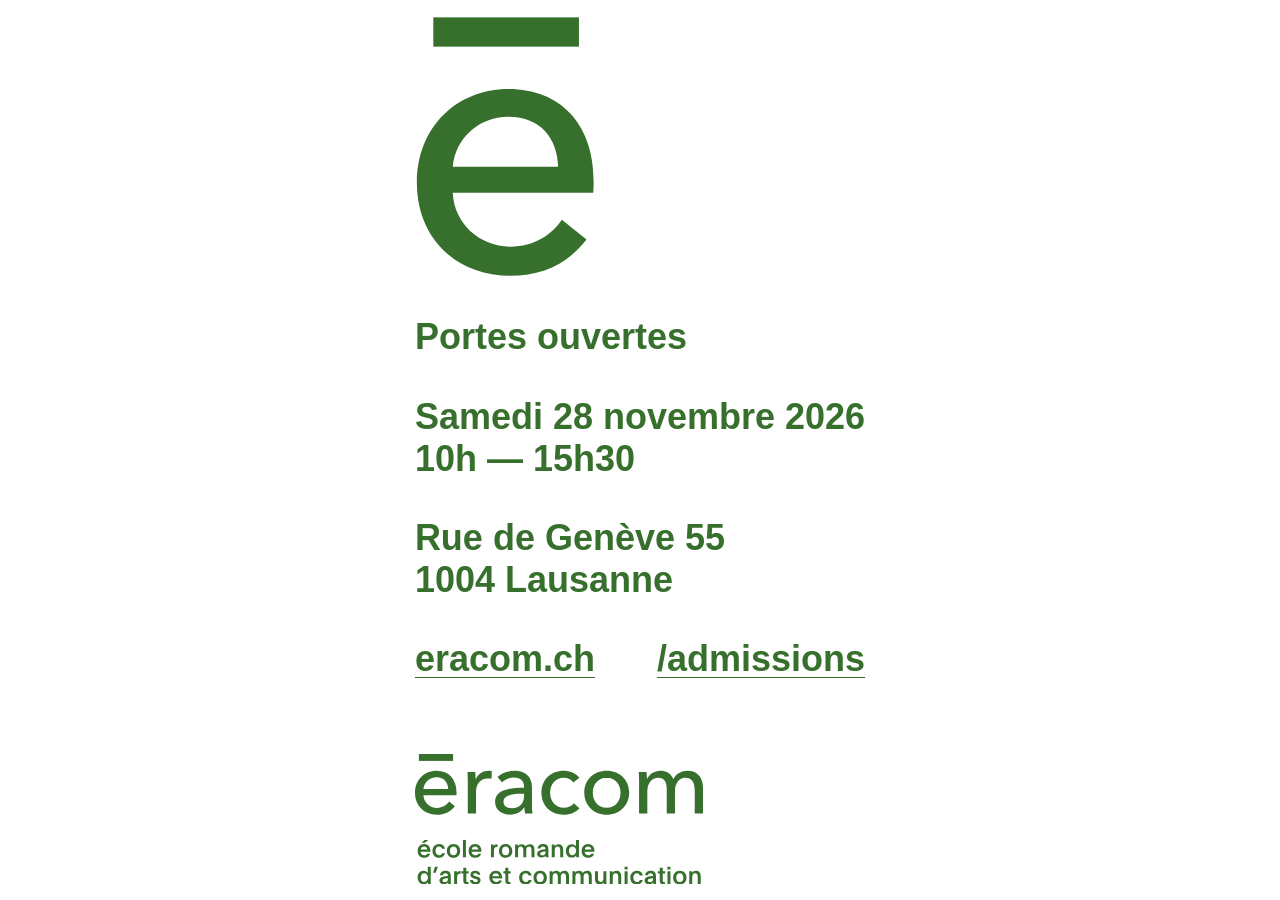
==== commit f292a780: "links!" ====
--- a/index.html
+++ b/index.html
@@ -43,7 +43,9 @@
 			font-size: clamp(1.25rem, 1.25vi + 1.25rem, 2.5rem);
 
 			height: 100svh;
-			max-height: 26em;
+			max-height: 28em;
+			/* outline: 1px solid magenta; */
+
 
 			max-width: max-content;
 			margin: auto;
@@ -59,6 +61,23 @@
 		}
 
 		a { color: inherit; text-decoration: none; }
+		
+	
+		#links a { 
+			text-decoration: underline;
+			text-underline-offset: 0.18em;
+			text-decoration-thickness: 0.06em;
+			text-decoration-thickness: 1px;
+		}
+		#links a:hover{
+			color: magenta;
+		}
+		#links {
+			display: flex;
+			justify-content: space-between;
+			flex-wrap: wrap;
+			gap: 1em;
+		}
 
 
 		div {
@@ -81,7 +100,9 @@
 <body>
 
 	<div id="E">
+		<a href="https://eracom.ch">
 		<svg alt="Eracom" xmlns="http://www.w3.org/2000/svg" xmlns:xlink="http://www.w3.org/1999/xlink" version="1.1" id="Calque_1" x="0px" y="0px" viewBox="0 0 132 193" enable-background="new 0 0 132 193" xml:space="preserve"><g><rect x="13.41" y="1" width="106.83" height="21.48"/><path d="M130.73 129.71H27.7c0.82 22.19 19.45 39.46 42.19 39.46c17.54 0 30.42-8.77 37.81-19.73l18.08 14.52 c-13.97 18.08-32.88 26.58-55.9 26.58c-39.46 0-68.5-27.4-68.5-68.23c0-40.55 29.05-68.78 67.13-68.78 c38.36 0 62.47 26.03 62.47 67.4C131 123.68 131 126.7 130.73 129.71z M104.97 110.53c-0.55-20.55-12.6-36.72-36.44-36.72 c-22.19 0-39.18 16.44-40.83 36.72H104.97z"/></g></svg>
+		</a>
 	</div>
 
 	<div id="PO">
@@ -102,8 +123,15 @@
 		<!-- https://stackoverflow.com/questions/9688607/how-to-open-a-mobile-devices-map-app-when-a-user-clicks-on-a-link -->
 	</div>
 
+	<div id="links">
+		<div><a href="https://eracom.ch">eracom.ch</a></div>
+		<div><a href="https://eracom.ch/admissions/">/admissions</a></div>
+	</div>
+
 	<div id="Eracom">
+		<a href="https://eracom.ch">
 		<svg alrt="Eracom école romande d’arts et communication" xmlns="http://www.w3.org/2000/svg" xmlns:xlink="http://www.w3.org/1999/xlink" version="1.1" x="0px" y="0px" viewBox="0 0 955.66 432.8" enable-background="new 0 0 955.66 432.8" xml:space="preserve"><g><rect x="12.8" width="113.6" height="22.9"/><path d="M814.35 55.86c18.35 0 34.4 8.2 42.8 27.68c9.32-17.77 27.38-27.68 46.91-27.68 c35.54 0 51.6 25.4 51.6 56.23v85.66h-27.39v-76.62c0-22.43-6.7-42.25-30.59-42.25c-25.05 0-34.96 22.73-34.96 44.29v74.59 h-27.38v-82.16c0-21.56-7.28-36.71-29.14-36.71c-20.1 0-35.25 18.06-35.25 45.45v73.42h-27.38V89.37c0-7.28-0.29-20.69-1.17-29.72 h25.93c0.58 7 1.2 16.9 1.2 22.73h0.88C777.35 67.8 793.4 55.9 814.4 55.86z"/><path d="M636.04 201.54c-42.25 0-74.29-30.59-74.29-73.13c0-42.54 32.04-72.55 74.29-72.55s74.59 30 74.6 72.5 C710.63 170.9 678.3 201.5 636 201.54z M636.04 78.59c-29.43 0-46.03 23.6-46.03 49.82c0 26.2 16.6 50.1 46 50.1 c29.72 0 46.03-23.89 46.03-50.11C682.07 102.2 665.8 78.6 636 78.59z"/><path d="M525.32 94.61c-5.83-9.03-18.65-15.73-31.76-15.73c-28.55 0-45.16 23.31-45.16 49.8 c0 26.2 16.6 49.8 45.5 49.82c13.98 0 25.93-5.83 33.21-15.15l18.36 16.61c-11.66 13.4-29.43 21.56-51.57 21.6 c-42.54 0-74.29-28.84-74.29-72.84c0-43.41 31.47-72.84 73.71-72.84c19.52 0 40.5 7.9 51.9 22.72L525.32 94.61z"/><path d="M361.87 108.31c0-20.4-13.69-30.3-34.09-30.3c-15.44 0-30.01 6.7-39.33 16.02l-14.57-17.48 c13.4-12.82 34.09-20.69 56.52-20.69c39.62 0 57.7 23.6 57.7 54.19v60.31c0 9.3 0.6 20.7 2 27.39h-24.77 c-1.46-6.12-2.33-13.4-2.33-19.81h-0.87c-9.91 14.86-25.64 23.31-46.32 23.31c-21.85 0-50.11-10.78-50.11-42.54 c0-41.66 49.53-46.62 96.14-46.62V108.31z M355.17 131.91c-27.1 0-61.48 2.91-61.48 26.22c0 16.3 14.6 21.6 28.3 21.6 c25.64 0 39.92-17.19 39.92-40.5v-7.28H355.17z"/><path d="M137.52 136.86H27.97c0.87 23.6 20.7 42 44.9 41.95c18.65 0 32.34-9.32 40.21-20.98l19.23 15.4 c-14.86 19.23-34.96 28.26-59.43 28.26C30.88 201.5 0 172.4 0 128.99c0-43.12 30.88-73.13 71.38-73.13 c40.79 0 66.4 27.7 66.4 71.67C137.81 130.4 137.8 133.7 137.5 136.86z M110.13 116.47c-0.58-21.85-13.4-39.04-38.75-39.04 c-23.6 0-41.66 17.48-43.41 39.04H110.13z"/><path d="M173.94 59.65h25.93c0.58 7 1.2 17.5 1.2 23.31h0.87c7.57-16.02 23.6-27.09 42.25-27.09 c3.79 0 7.6 0.3 10.8 1.17l-1.17 25.35c-3.5-0.87-8.16-1.46-12.53-1.46c-26.22 0-38.75 21.27-38.75 44.28v72.55h-27.39V89.37 C175.11 82.1 174.8 68.7 173.9 59.65z"/><path d="M18.6 324.03c0.65 6.9 5.3 11.9 12.2 11.95c4.76 0 7.91-2.02 9.69-5.25h9.93 c-2.58 7.75-9.61 13.4-19.86 13.4c-13.24 0-21.8-9.37-21.8-22.6c0-12.92 8.72-22.52 21.64-22.52c13.56 0 20.7 10.1 20.8 22.4 c0 1.45-0.08 2.5-0.08 2.66L18.6 324.03z M41.29 317.01c-0.65-5.81-4.68-10.33-10.98-10.33c-6.13 0-10.57 3.63-11.38 10.33H41.29z M32.97 294.73H22.32l9.2-9.61H44.2L32.97 294.73z"/><path d="M99.58 329.28c-2.34 8.48-9.04 14.85-19.94 14.85c-13.4 0-21.64-9.53-21.64-22.52 C58 308.7 66.6 299 79.8 299c10.98 0 17.8 6.5 19.9 15.5H89.41c-1.7-4.44-4.68-7.27-9.77-7.27c-7.11 0-11.55 5.97-11.55 14.2 c0 8.7 4.4 14.5 11.9 14.53c4.84 0 8.23-2.66 9.85-6.7H99.58z"/><path d="M150.04 321.69c0 13.08-8.64 22.44-22.36 22.44c-13.65 0-21.96-9.44-21.96-22.44 c0-13.32 8.8-22.68 22.12-22.68C141.24 299 150 308.4 150 321.69z M115.81 321.61c0 8.6 4.4 14.3 11.9 14.3 c7.51 0 11.95-5.65 11.95-14.29c0-8.4-4.52-14.37-11.95-14.37C120.33 307.2 115.8 313.2 115.8 321.61z"/><path d="M159.08 285.12h9.85v57.72h-9.85V285.12z"/><path d="M187.82 324.03c0.65 6.9 5.3 11.9 12.2 11.95c4.76 0 7.91-2.02 9.69-5.25h9.93 c-2.58 7.75-9.61 13.4-19.86 13.4c-13.24 0-21.8-9.37-21.8-22.6c0-12.92 8.72-22.52 21.64-22.52c13.56 0 20.7 10.1 20.8 22.4 c0 1.45-0.08 2.5-0.08 2.66L187.82 324.03z M210.51 317.01c-0.65-5.81-4.68-10.33-10.98-10.33c-6.14 0-10.58 3.63-11.38 10.3 H210.51z"/><path d="M261.29 300.37v2.91c0 1 0 1.94-0.08 2.83c1.45-4.28 5.41-6.7 10.25-6.7c1.05 0 1.8 0.1 2.3 0.2 v9.36c-0.73-0.24-1.86-0.32-2.83-0.32c-7.67 0-9.04 5.49-9.04 14.21v20.02h-9.85v-34.79c0-2.66 0-5.09-0.08-7.67H261.29z"/><path d="M322.97 321.69c0 13.08-8.64 22.44-22.36 22.44c-13.65 0-21.96-9.44-21.96-22.44 c0-13.32 8.8-22.68 22.12-22.68C314.17 299 323 308.4 323 321.69z M288.74 321.61c0 8.6 4.4 14.3 11.9 14.3 c7.51 0 11.95-5.65 11.95-14.29c0-8.4-4.52-14.37-11.95-14.37C293.26 307.2 288.7 313.2 288.7 321.61z"/><path d="M341.46 303.12c0 0.9 0 1.7-0.08 2.67c2.18-3.72 6.46-6.7 12.76-6.7c5.97 0 10.2 2.6 12.7 7.2 c2.5-3.63 6.86-7.18 14.29-7.18c9.77 0 15.3 6.3 15.3 17.44v26.32h-9.85v-22.6c0-8.72-2.34-12.92-8.16-12.92 c-6.05 0-9.2 4.68-9.2 10.98v24.54h-9.85v-22.85c0-8.56-2.34-12.67-8.24-12.67c-6.54 0-9.12 5.09-9.12 11.87v23.65h-9.85V307 c0-2.26 0-4.28-0.08-6.54h9.44V303.12z"/><path d="M434.14 342.84c-0.16-1.21-0.24-2.83-0.24-4.92c-3.23 3.63-7.51 5.73-13.72 5.7 c-8.72 0-15.18-4.6-15.18-12.6c0-5.65 3.88-9.12 9.04-11.14c5.81-2.26 15.26-3.23 19.13-3.47c0-6.86-2.75-9.69-8.31-9.69 c-5.57 0-8.07 2.9-8.56 6.86h-9.69c0.81-7.91 6.94-14.53 18.49-14.53c11.46 0 17.6 5 17.6 18.89v13.16c0 6 0.1 8.5 0.6 11.7 H434.14z M431.32 323.46c-10.57 1.29-15.82 2.42-15.82 7.27c0 3.8 3.1 5.7 7.4 5.65c7.02 0 10.33-4.2 10.33-11.38v-1.78 L431.32 323.46z"/><path d="M463.21 303.04c0 0.9 0 1.77-0.08 2.66c0 0.1 0 0.1 0.1 0.08c2.58-3.88 6.7-6.7 13.24-6.7 c9.69 0 15.3 6.5 15.3 17.44v26.32h-9.85v-21.88c0-8.32-2.02-13.65-8.64-13.65c-6.7 0-9.61 5.25-9.61 11.87v23.65h-9.85v-36 c0-2.18 0-4.28-0.08-6.46h9.44V303.04z"/><path d="M534.81 342.84v-5.97c-2.42 3.72-7.34 6.94-14.61 6.94c-11.55 0-19.54-9.04-19.54-22.28 c0-12.84 7.67-22.44 19.78-22.44c6.7 0 11.6 3.3 13.9 6.78c-0.08-2.99-0.08-5.49-0.08-8.39v-12.35h9.85v57.72H534.81z M510.76 321.69c0 8.1 4.4 14.1 11.7 14.13c7.67 0 12.27-6.13 12.27-14.45c0-8.15-5.09-14.13-12.19-14.13 C515.12 307.2 510.8 313.6 510.8 321.69z"/><path d="M562.91 324.03c0.65 6.9 5.3 11.9 12.2 11.95c4.76 0 7.91-2.02 9.68-5.25h9.93 c-2.58 7.75-9.61 13.4-19.86 13.4c-13.24 0-21.8-9.37-21.8-22.6c0-12.92 8.72-22.52 21.64-22.52c13.56 0 20.7 10.1 20.8 22.4 c0 1.45-0.08 2.5-0.08 2.66L562.91 324.03z M585.6 317.01c-0.65-5.81-4.68-10.33-10.98-10.33c-6.14 0-10.58 3.63-11.38 10.33H585.6 z"/><path d="M42.9 431.51v-5.98c-2.42 3.72-7.34 6.94-14.61 6.94c-11.55 0-19.54-9.04-19.54-22.28 c0-12.84 7.67-22.44 19.78-22.44c6.7 0 11.6 3.3 13.9 6.78c-0.08-2.99-0.08-5.49-0.08-8.39v-12.35h9.85v57.72H42.9z M18.85 410.36c0 8.1 4.4 14.1 11.7 14.13c7.67 0 12.27-6.14 12.27-14.45c0-8.15-5.09-14.13-12.19-14.13 C23.21 395.9 18.9 402.3 18.9 410.36z"/><path d="M68.66 394.38h-8.48L66 373.79h9.85L68.66 394.38z"/><path d="M110.24 431.51c-0.16-1.21-0.24-2.83-0.24-4.93c-3.23 3.63-7.51 5.73-13.72 5.7 c-8.72 0-15.18-4.6-15.18-12.59c0-5.65 3.88-9.12 9.04-11.14c5.81-2.26 15.26-3.23 19.13-3.47c0-6.86-2.74-9.69-8.31-9.69 c-5.57 0-8.07 2.91-8.56 6.86h-9.69c0.81-7.91 6.94-14.53 18.49-14.53c11.46 0 17.6 5 17.6 18.89v13.16 c0 6 0.1 8.5 0.6 11.71H110.24z M107.41 412.14c-10.57 1.29-15.82 2.42-15.82 7.27c0 3.8 3.1 5.7 7.4 5.7 c7.02 0 10.33-4.2 10.33-11.38v-1.78L107.41 412.14z"/><path d="M139.06 389.05v2.91c0 1 0 1.94-0.08 2.83c1.45-4.28 5.41-6.7 10.25-6.7c1.05 0 1.8 0.1 2.3 0.2 v9.36c-0.73-0.24-1.86-0.32-2.83-0.32c-7.67 0-9.04 5.49-9.04 14.21v20.02h-9.85v-34.79c0-2.66 0-5.08-0.08-7.67H139.06z"/><path d="M170.14 389.13h7.91v7.35h-7.91v23.33c0 4 1.9 5.2 5.1 5.25c0.89 0 1.61-0.08 2.02-0.16v7.27 c-0.81 0.16-2.02 0.32-3.79 0.32c-7.99 0-13.16-2.58-13.16-10.98v-25.03h-6.38v-7.35h6.38v-11.46h9.85V389.13z"/><path d="M191.7 418.11c1.13 4.2 4.4 6.8 9.2 6.78c4.2 0 7.51-2.02 7.51-5.25c0-2.99-3.15-3.79-7.51-5l-4.68-1.29 c-6.86-1.86-12.35-4.76-12.35-12.51c0-7.75 6.86-13.08 16.31-13.08c9.12 0 16 4.8 16.7 13.24h-8.72 c-1.21-3.47-4.04-5.41-8.23-5.41c-4.36 0-6.54 2.1-6.54 4.68c0 2.8 2.3 3.7 6.5 4.84l4.68 1.21c8.72 2.3 13 5.2 13 12.5 c0 8.39-7.02 13.96-16.87 13.96c-10.5 0-16.71-4.76-18.33-14.69H191.7z"/><path d="M256.53 412.7c0.65 6.9 5.3 11.9 12.2 11.95c4.76 0 7.91-2.02 9.69-5.25h9.93 c-2.58 7.75-9.61 13.4-19.86 13.4c-13.24 0-21.8-9.37-21.8-22.6c0-12.92 8.72-22.52 21.64-22.52c13.56 0 20.7 10.1 20.8 22.4 c0 1.45-0.08 2.5-0.08 2.66L256.53 412.7z M279.21 405.68c-0.65-5.81-4.68-10.33-10.98-10.33c-6.13 0-10.57 3.63-11.38 10.3 H279.21z"/><path d="M309.65 389.13h7.91v7.35h-7.91v23.33c0 4 1.9 5.2 5.1 5.25c0.89 0 1.61-0.08 2.02-0.16v7.27 c-0.81 0.16-2.02 0.32-3.79 0.32c-7.99 0-13.16-2.58-13.16-10.98v-25.03h-6.38v-7.35h6.38v-11.46h9.85V389.13z"/><path d="M387.15 417.95c-2.34 8.48-9.04 14.85-19.94 14.85c-13.4 0-21.63-9.53-21.63-22.52 c0-12.92 8.64-22.61 21.79-22.61c10.98 0 17.8 6.5 19.9 15.5h-10.25c-1.7-4.44-4.68-7.27-9.77-7.27 c-7.11 0-11.55 5.98-11.55 14.21c0 8.7 4.4 14.5 11.9 14.53c4.84 0 8.23-2.66 9.85-6.7H387.15z"/><path d="M437.61 410.36c0 13.08-8.64 22.44-22.36 22.44c-13.65 0-21.96-9.44-21.96-22.44 c0-13.32 8.8-22.68 22.12-22.68C428.81 387.7 437.6 397 437.6 410.36z M403.38 410.28c0 8.6 4.4 14.3 11.9 14.3 c7.51 0 11.95-5.65 11.95-14.29c0-8.4-4.52-14.37-11.95-14.37C407.9 395.9 403.4 401.9 403.4 410.28z"/><path d="M456.1 391.79c0 0.9 0 1.69-0.08 2.67c2.18-3.72 6.46-6.7 12.76-6.7c5.97 0 10.2 2.6 12.7 7.2 c2.5-3.63 6.86-7.18 14.29-7.18c9.77 0 15.3 6.3 15.3 17.44v26.32h-9.85v-22.6c0-8.72-2.34-12.92-8.16-12.92 c-6.05 0-9.2 4.68-9.2 10.98v24.54h-9.85v-22.85c0-8.56-2.34-12.67-8.24-12.67c-6.54 0-9.12 5.08-9.12 11.87v23.65h-9.85v-35.84 c0-2.26 0-4.28-0.08-6.54h9.44V391.79z"/><path d="M531.67 391.79c0 0.9 0 1.69-0.08 2.67c2.18-3.72 6.46-6.7 12.75-6.7c5.97 0 10.2 2.6 12.7 7.2 c2.5-3.63 6.86-7.18 14.29-7.18c9.77 0 15.3 6.3 15.3 17.44v26.32h-9.85v-22.6c0-8.72-2.34-12.92-8.16-12.92 c-6.05 0-9.2 4.68-9.2 10.98v24.54h-9.85v-22.85c0-8.56-2.34-12.67-8.24-12.67c-6.54 0-9.12 5.08-9.12 11.87v23.65h-9.85v-35.84 c0-2.26 0-4.28-0.08-6.54h9.44V391.79z"/><path d="M625.72 428.52v-3.07c-2.5 4.36-6.86 7.18-13.16 7.18c-9.53 0-15.34-5.65-15.34-18.49v-25.03h9.85v22.6 c0 7.5 2 12.8 8.7 12.76c7.67 0 9.37-6.54 9.37-13.16v-22.2h9.85v36.01c0 2.2 0 4.4 0.1 6.38h-9.36V428.52z"/><path d="M655.75 391.71c0 0.9 0 1.77-0.08 2.66c0 0.1 0 0.1 0.1 0.08c2.58-3.88 6.7-6.7 13.24-6.7 c9.69 0 15.3 6.5 15.3 17.44v26.32h-9.85v-21.88c0-8.32-2.02-13.64-8.64-13.64c-6.7 0-9.61 5.25-9.61 11.87v23.65h-9.85v-36 c0-2.18 0-4.28-0.08-6.46h9.44V391.71z"/><path d="M695.4 373.79h10.09v9.2H695.4V373.79z M705.41 389.13v42.38h-9.85v-42.38H705.41z"/><path d="M756.03 417.95c-2.34 8.48-9.04 14.85-19.94 14.85c-13.4 0-21.64-9.53-21.64-22.52 c0-12.92 8.64-22.61 21.8-22.61c10.98 0 17.8 6.5 19.9 15.5h-10.25c-1.7-4.44-4.68-7.27-9.77-7.27 c-7.11 0-11.55 5.98-11.55 14.21c0 8.7 4.4 14.5 11.9 14.53c4.84 0 8.23-2.66 9.85-6.7H756.03z"/><path d="M791.07 431.51c-0.16-1.21-0.24-2.83-0.24-4.93c-3.23 3.63-7.51 5.73-13.72 5.7 c-8.72 0-15.18-4.6-15.18-12.59c0-5.65 3.88-9.12 9.04-11.14c5.81-2.26 15.26-3.23 19.13-3.47c0-6.86-2.75-9.69-8.31-9.69 c-5.57 0-8.07 2.91-8.56 6.86h-9.68c0.81-7.91 6.94-14.53 18.49-14.53c11.46 0 17.6 5 17.6 18.89v13.16 c0 6 0.1 8.5 0.6 11.71H791.07z M788.24 412.14c-10.58 1.29-15.82 2.42-15.82 7.27c0 3.8 3.1 5.7 7.4 5.7 c7.02 0 10.33-4.2 10.33-11.38v-1.78L788.24 412.14z"/><path d="M822.07 389.13h7.91v7.35h-7.91v23.33c0 4 1.9 5.2 5.1 5.25c0.89 0 1.61-0.08 2.02-0.16v7.27 c-0.81 0.16-2.02 0.32-3.79 0.32c-7.99 0-13.16-2.58-13.16-10.98v-25.03h-6.38v-7.35h6.38v-11.46h9.85V389.13z"/><path d="M837.65 373.79h10.09v9.2h-10.09V373.79z M847.66 389.13v42.38h-9.85v-42.38H847.66z"/><path d="M901.02 410.36c0 13.08-8.64 22.44-22.36 22.44c-13.65 0-21.96-9.44-21.96-22.44 c0-13.32 8.8-22.68 22.12-22.68C892.22 387.7 901 397 901 410.36z M866.79 410.28c0 8.6 4.4 14.3 11.9 14.3 c7.51 0 11.95-5.65 11.95-14.29c0-8.4-4.52-14.37-11.95-14.37C871.31 395.9 866.8 401.9 866.8 410.28z"/><path d="M919.51 391.71c0 0.9 0 1.77-0.08 2.66c0 0.1 0 0.1 0.1 0.08c2.58-3.88 6.7-6.7 13.24-6.7 c9.69 0 15.3 6.5 15.3 17.44v26.32h-9.85v-21.88c0-8.32-2.02-13.64-8.64-13.64c-6.7 0-9.61 5.25-9.61 11.87v23.65h-9.85v-36 c0-2.18 0-4.28-0.08-6.46h9.44V391.71z"/></g></svg>
+		</a>
 	</div>
 
 	<div id="VD">
